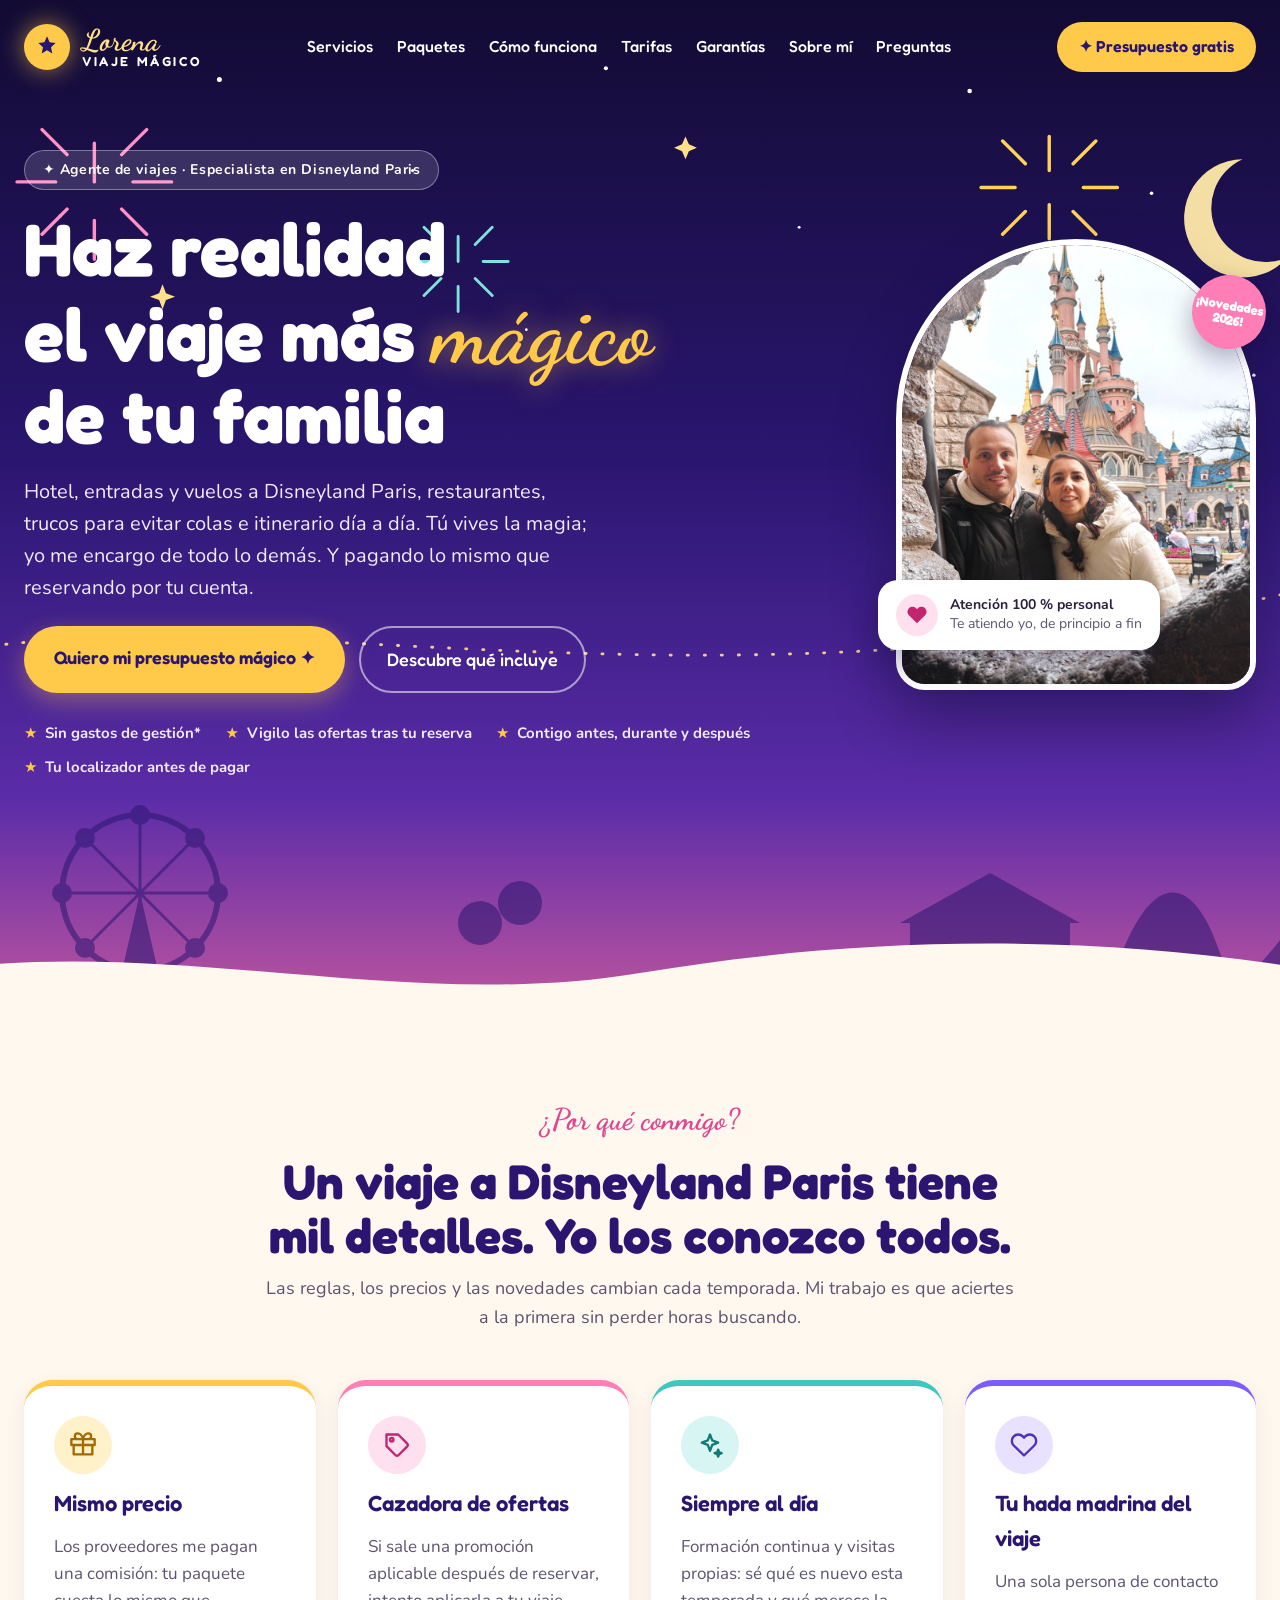
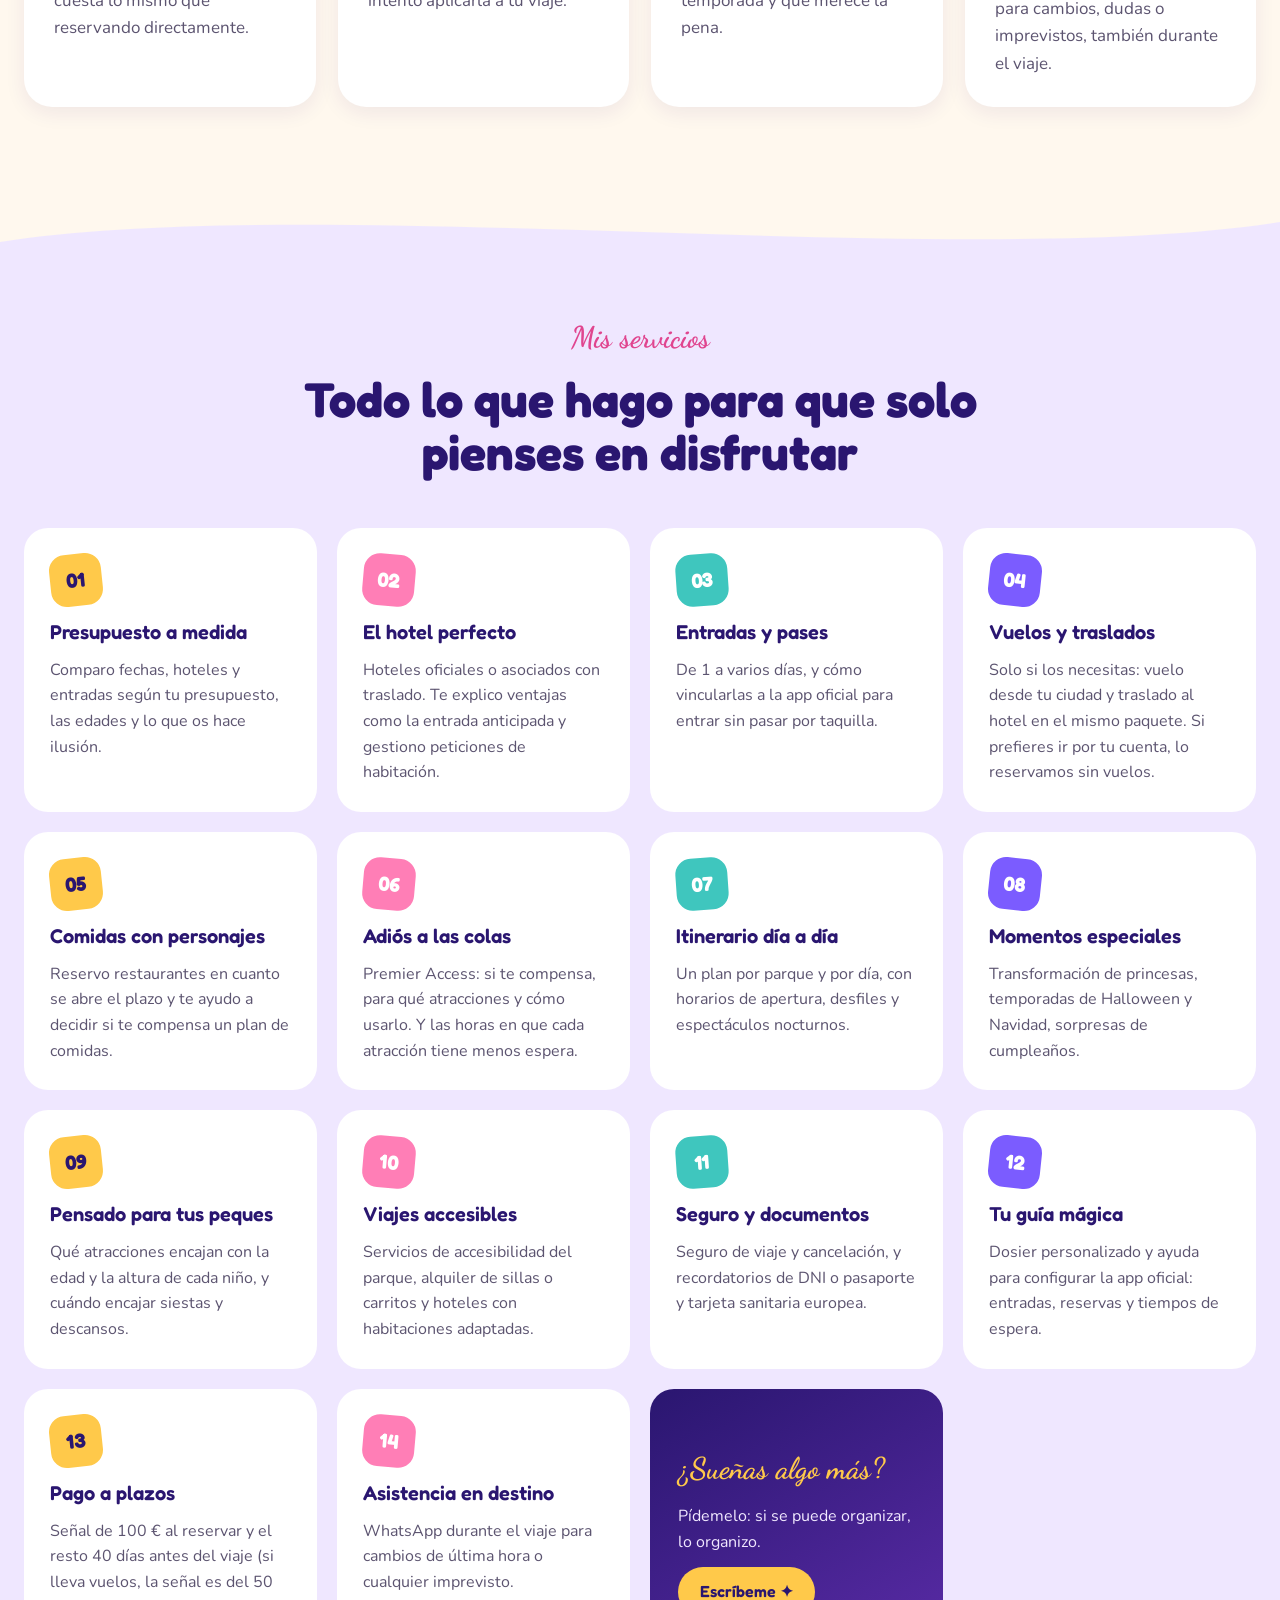
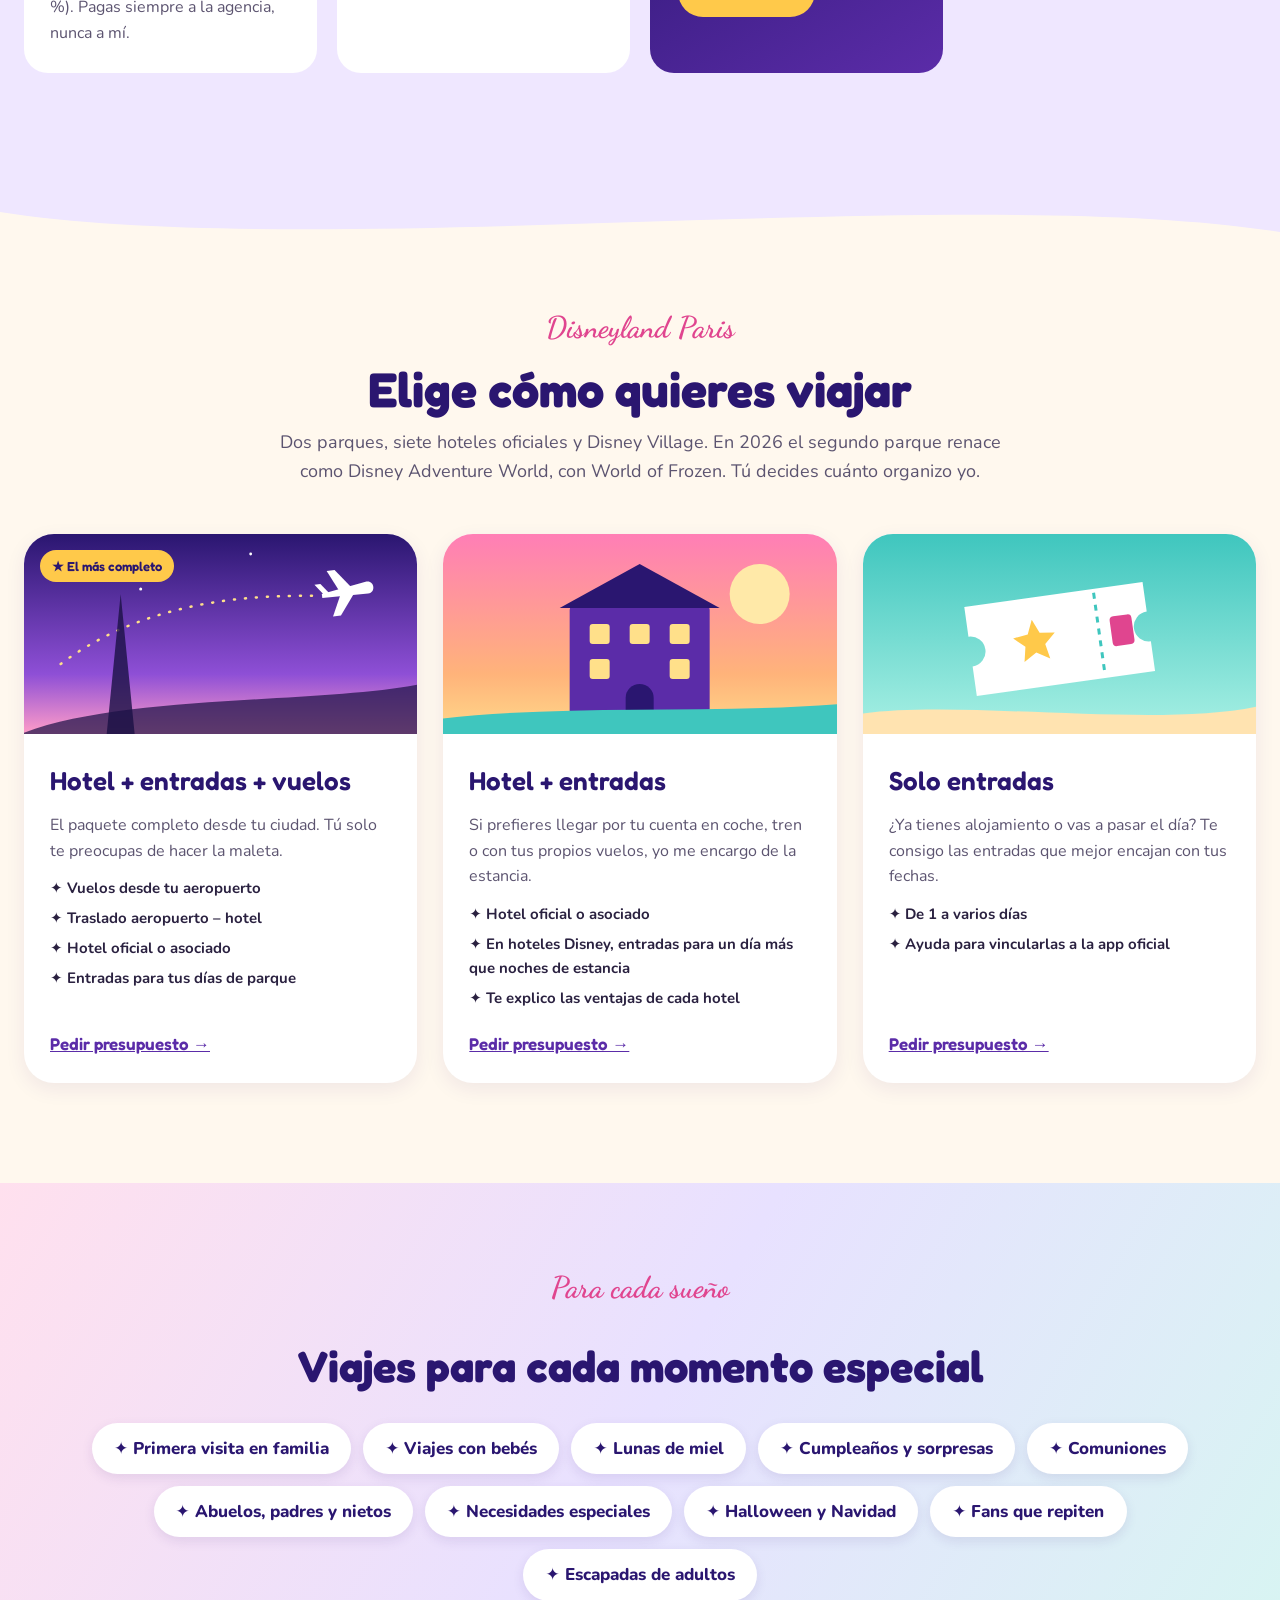
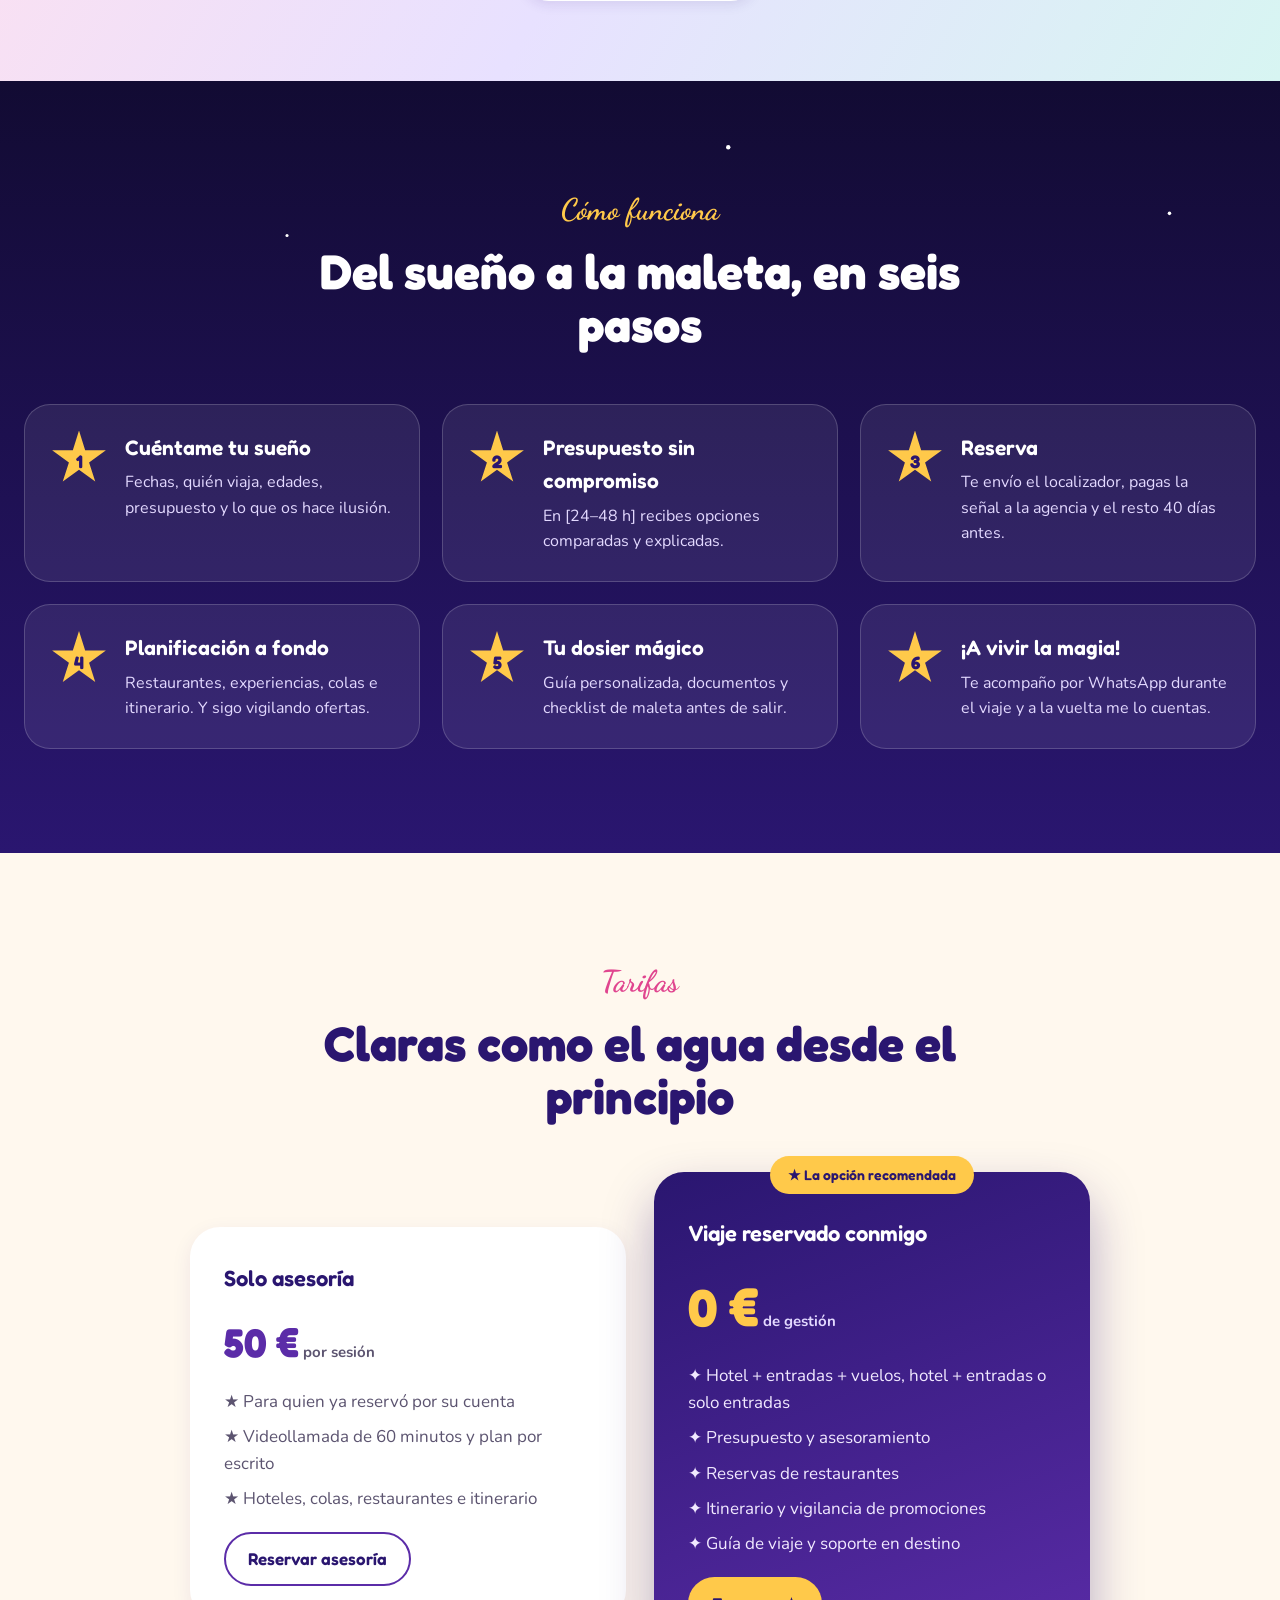
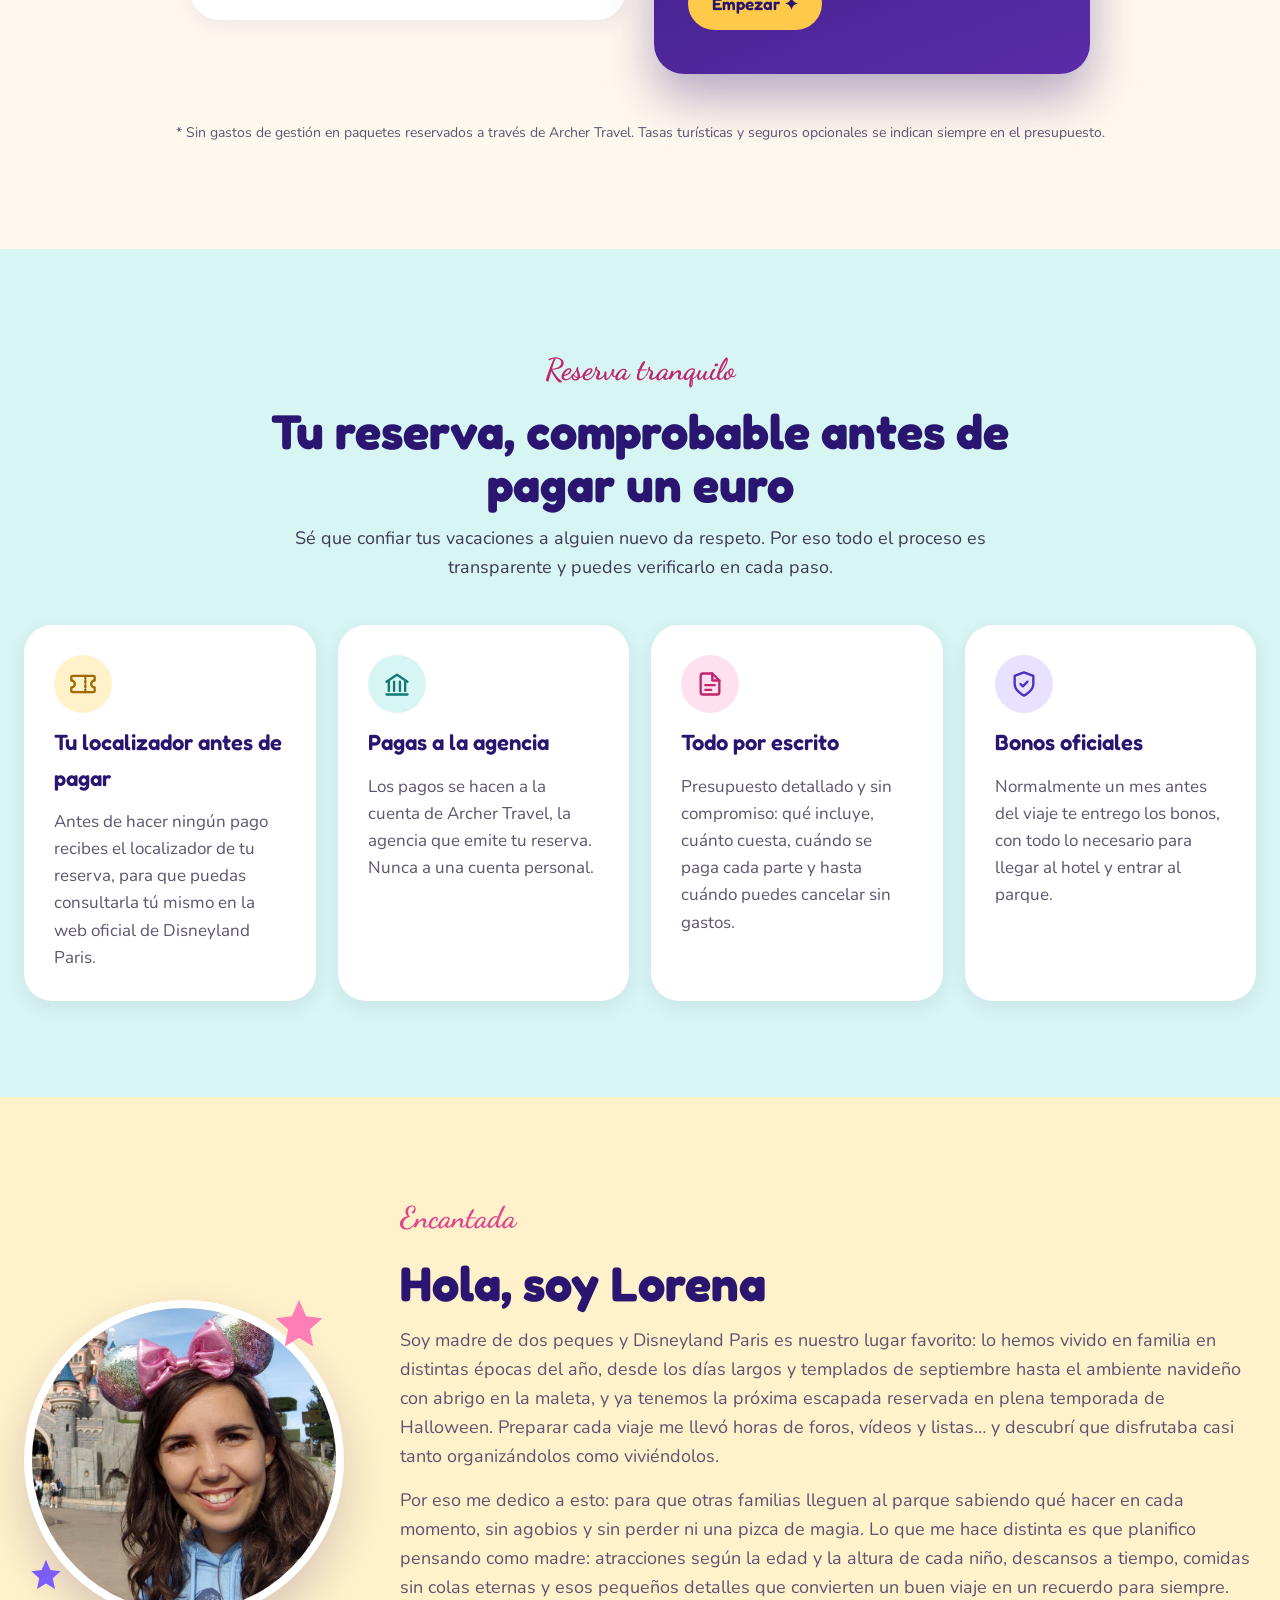
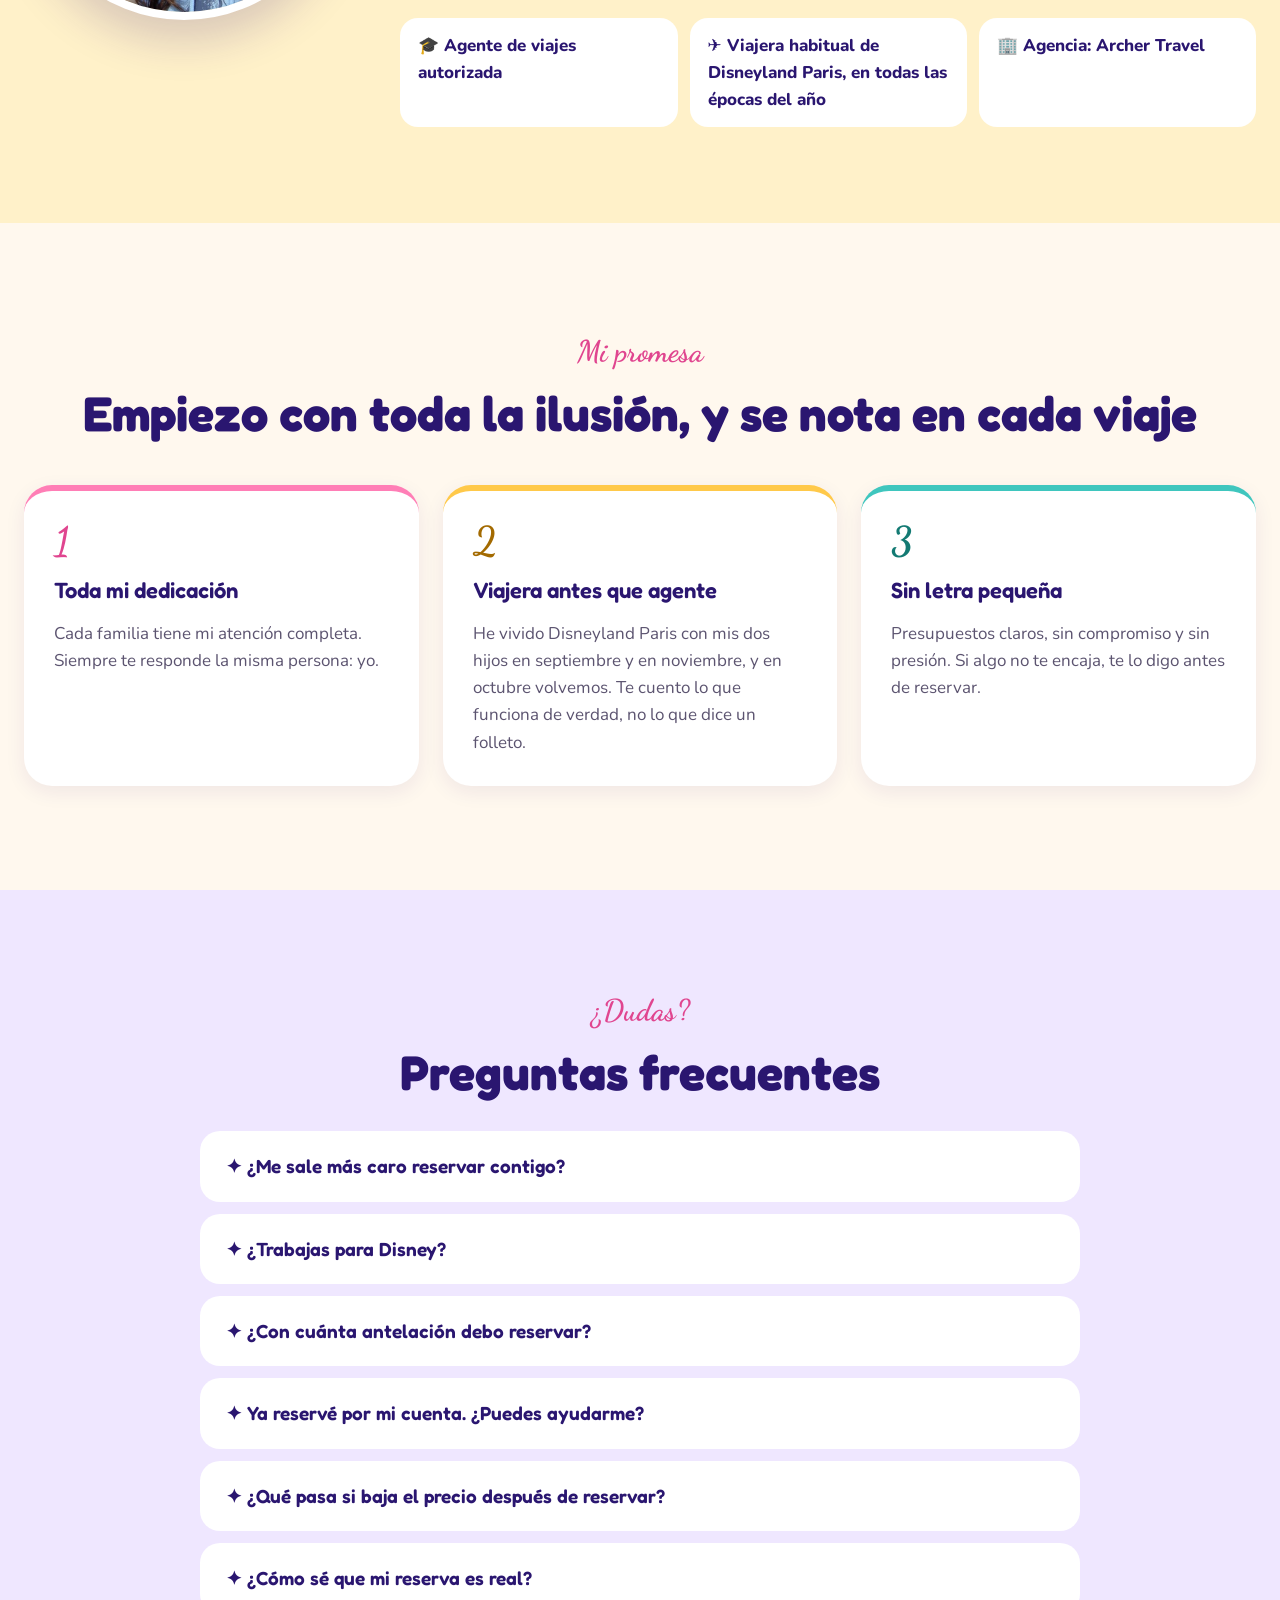
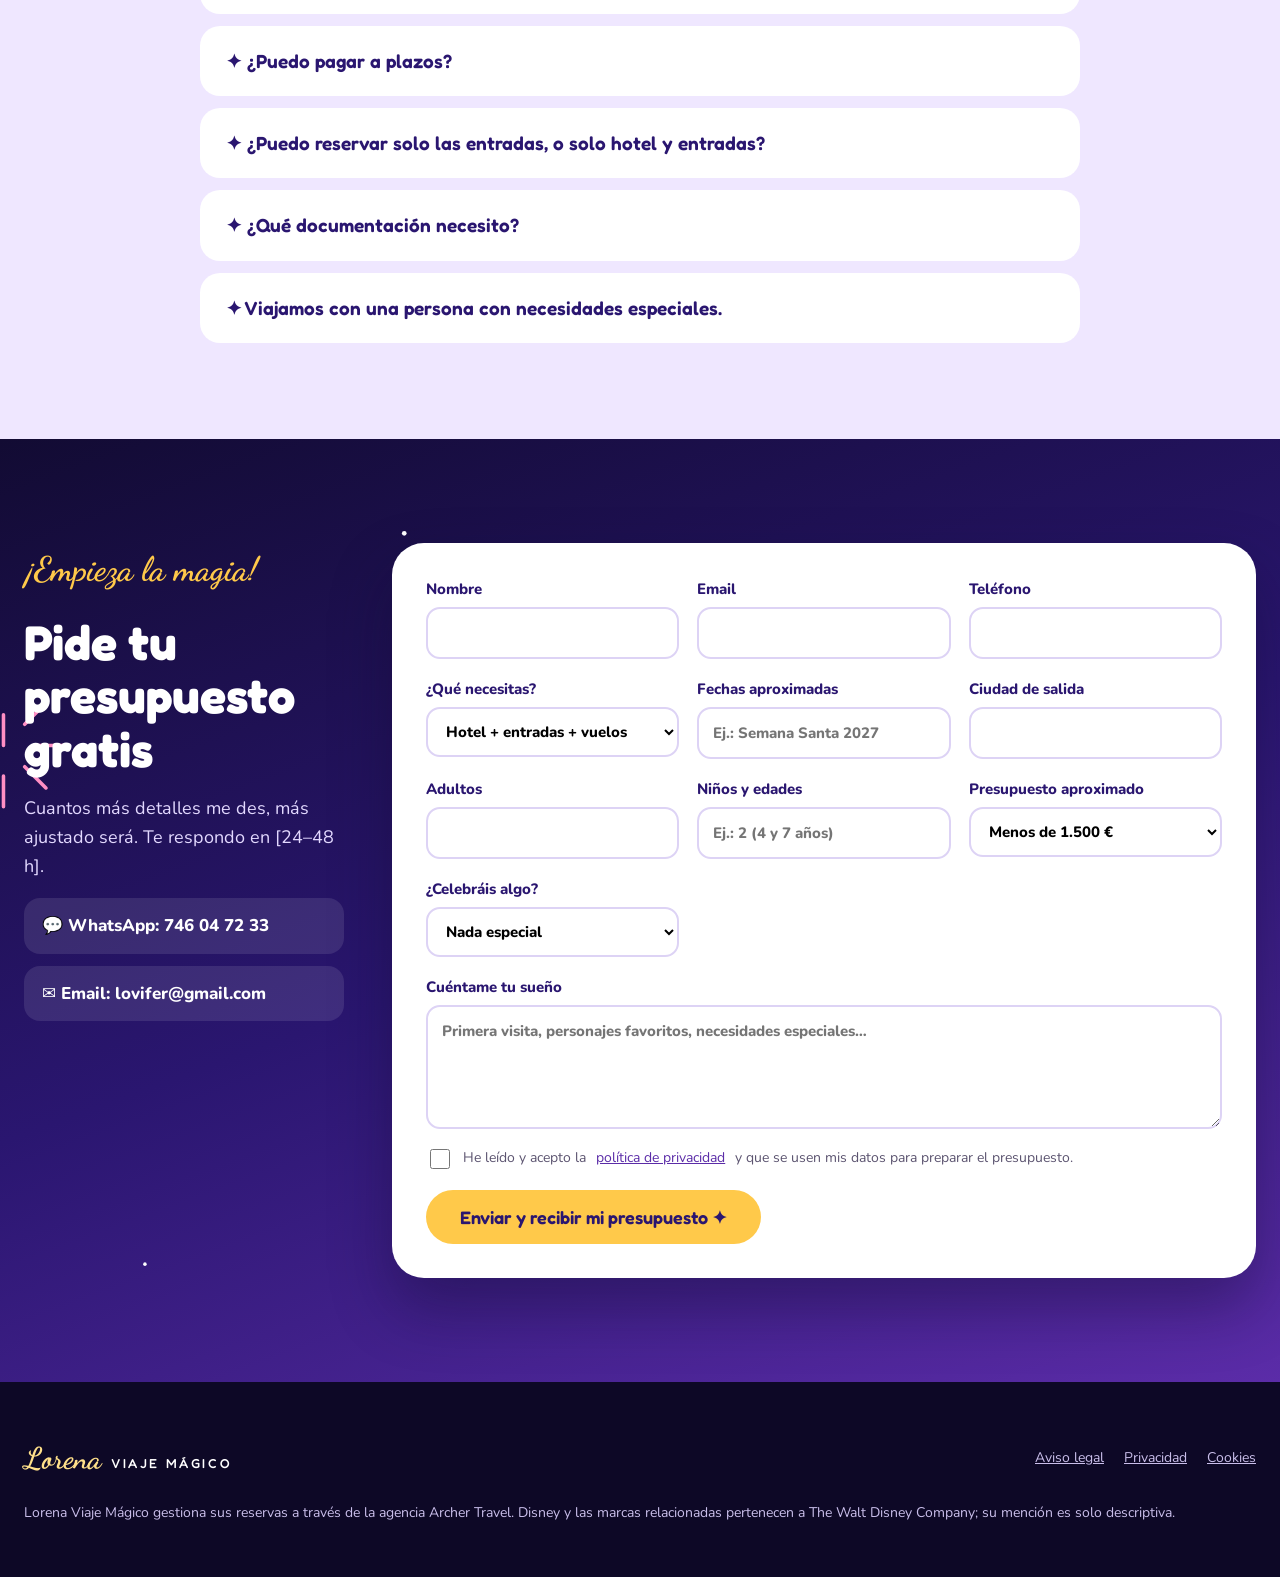
==== index.html @ 01e8532a "Update index.html" ====
<!doctype html>
<html lang="es">
<head>
<meta charset="utf-8">
<meta name="viewport" content="width=device-width, initial-scale=1">
<title>Lorena Viaje Mágico · Agente de viajes especialista en Disneyland Paris</title>
<link rel="canonical" href="https://viajemagico.es/">
<meta name="description" content="Agente de viajes especializada en Disneyland Paris. Paquetes de hotel, entradas y vuelos, solo hotel y entradas o solo entradas. Presupuesto gratis y sin compromiso.">
<link rel="icon" href="img/favicon.svg" type="image/svg+xml">
<link rel="stylesheet" href="css/fuentes.css">
<style>
body{margin:0;background:#FFF8EE}
a{color:#3B1E7A}a:hover{color:#1B1145}
summary{cursor:pointer;list-style:none}
summary::-webkit-details-marker{display:none}
input,select,textarea{font:inherit}
@keyframes twinkle{0%,100%{opacity:.25;transform:scale(.8)}50%{opacity:1;transform:scale(1.15)}}
@keyframes floaty{0%,100%{transform:translateY(0)}50%{transform:translateY(-10px)}}
@keyframes spin{to{transform:rotate(360deg)}}
@keyframes burst{0%{opacity:0;transform:scale(.3)}20%{opacity:1}100%{opacity:0;transform:scale(1.1)}}
.tw{transform-box:fill-box;transform-origin:center;animation:twinkle 2.6s ease-in-out infinite}
.tw2{transform-box:fill-box;transform-origin:center;animation:twinkle 3.4s ease-in-out .8s infinite}
.tw3{transform-box:fill-box;transform-origin:center;animation:twinkle 2.1s ease-in-out 1.4s infinite}
.fw{transform-box:fill-box;transform-origin:center;animation:burst 3.2s ease-out infinite}
.fw2{transform-box:fill-box;transform-origin:center;animation:burst 3.2s ease-out 1.6s infinite}
.wheel{transform-box:fill-box;transform-origin:center;animation:spin 40s linear infinite}
.floaty{animation:floaty 5s ease-in-out infinite}
.lift{transition:transform .25s ease, box-shadow .25s ease}
.lift:hover{transform:translateY(-6px);box-shadow:0 18px 40px rgba(59,30,122,.18)}
.btn{transition:transform .2s ease, box-shadow .2s ease}
.btn:hover{transform:translateY(-2px) scale(1.02);box-shadow:0 10px 26px rgba(255,201,74,.45)}
@media (prefers-reduced-motion: reduce){.tw,.tw2,.tw3,.fw,.fw2,.wheel,.floaty{animation:none}}
</style>
<style>html{scroll-behavior:smooth}</style>
</head>
<body>
<div style="font-family: Nunito, system-ui, sans-serif; color: #2A2140; background: #FFF8EE; line-height: 1.6; font-size: 17px; overflow-x: hidden">

<!-- ===== HERO: CIELO NOCTURNO ===== -->
<section id="inicio" style="position: relative; overflow: hidden; color: #FFFFFF; background: linear-gradient(180deg, #120B33 0%, #2A1670 45%, #5B2CA8 78%, #C4579E 100%)">

<!-- estrellas y fuegos -->
<svg width="100%" height="100%" viewBox="0 0 1440 900" preserveAspectRatio="xMidYMid slice" aria-hidden="true" style="position: absolute; inset: 0">
<g fill="#FFFFFF">
<circle class="tw" cx="80" cy="90" r="2"></circle><circle class="tw2" cx="210" cy="190" r="1.5"></circle><circle class="tw3" cx="350" cy="70" r="2.2"></circle>
<circle class="tw" cx="520" cy="150" r="1.4"></circle><circle class="tw2" cx="690" cy="60" r="1.8"></circle><circle class="tw3" cx="860" cy="200" r="1.3"></circle>
<circle class="tw" cx="1010" cy="80" r="2"></circle><circle class="tw2" cx="1170" cy="170" r="1.6"></circle><circle class="tw3" cx="1330" cy="60" r="2.1"></circle>
<circle class="tw2" cx="140" cy="330" r="1.3"></circle><circle class="tw" cx="1260" cy="330" r="1.5"></circle><circle class="tw3" cx="620" cy="290" r="1.2"></circle>
<circle class="tw" cx="430" cy="380" r="1.1"></circle><circle class="tw2" cx="980" cy="390" r="1.4"></circle>
</g>
<g fill="#FFE08A">
<path class="tw2" d="M300 250l3 8 8 3-8 3-3 8-3-8-8-3 8-3z"></path>
<path class="tw" d="M1100 280l4 10 10 4-10 4-4 10-4-10-10-4 10-4z"></path>
<path class="tw3" d="M760 120l3 7 7 3-7 3-3 7-3-7-7-3 7-3z"></path>
</g>
<!-- luna -->
<path d="M1250 140a52 52 0 1 0 40 86 42 42 0 1 1-40-86z" fill="#FFE9A8" opacity="0.95"></path>
<!-- fuegos artificiales -->
<g class="fw" stroke="#FF8FC4" stroke-width="3" stroke-linecap="round">
<path d="M240 160v-34M240 194v34M206 160h-34M274 160h34M216 136l-22-22M264 136l22-22M216 184l-22 22M264 184l22 22"></path>
</g>
<g class="fw2" stroke="#FFD25A" stroke-width="3" stroke-linecap="round">
<path d="M1080 150v-30M1080 180v30M1050 165h-30M1110 165h30M1059 144l-20-20M1101 144l20-20M1059 186l-20 20M1101 186l20 20"></path>
</g>
<g class="fw2" stroke="#7FE3DA" stroke-width="2.5" stroke-linecap="round">
<path d="M560 230v-22M560 252v22M538 230h-22M582 230h22M545 215l-15-15M575 215l15-15M545 245l-15 15M575 245l15 15"></path>
</g>
<!-- estela de chispas -->
<path d="M-40 620 C 300 460, 760 700, 1480 470" fill="none" stroke="#FFE08A" stroke-width="2.5" stroke-dasharray="1 14" stroke-linecap="round" opacity="0.9"></path>
</svg>

<!-- cabecera -->
<header style="position: relative; max-width: 1240px; margin: 0 auto; padding: 22px 24px; display: flex; flex-wrap: wrap; align-items: center; justify-content: space-between; gap: 16px">
<a href="#inicio" style="display: flex; align-items: center; gap: 12px; color: #FFFFFF; text-decoration: none">
<span style="width: 46px; height: 46px; border-radius: 50%; background: #FFC94A; display: flex; align-items: center; justify-content: center; box-shadow: 0 0 24px rgba(255,201,74,.6)">
<svg width="26" height="26" viewBox="0 0 24 24" fill="#2A1670" aria-hidden="true"><path d="M12 2l2.4 5.6L20 8.3l-4.3 3.9 1.2 5.8L12 15l-4.9 3 1.2-5.8L4 8.3l5.6-.7z"></path></svg>
</span>
<span style="display: flex; flex-direction: column; line-height: 1">
<span style="font-family: 'Dancing Script', cursive; font-size: 30px; color: #FFE08A">Lorena</span>
<span style="font-family: Fredoka, sans-serif; font-weight: 600; font-size: 13px; letter-spacing: .2em; text-transform: uppercase">Viaje Mágico</span>
</span>
</a>
<nav aria-label="Principal" style="display: flex; flex-wrap: wrap; gap: 4px 24px; font-family: Fredoka, sans-serif; font-weight: 500; font-size: 16px">
<a href="#servicios" style="color: #FFFFFF; text-decoration: none">Servicios</a>
<a href="#paquetes" style="color: #FFFFFF; text-decoration: none">Paquetes</a>
<a href="#como-funciona" style="color: #FFFFFF; text-decoration: none">Cómo funciona</a>
<a href="#tarifas" style="color: #FFFFFF; text-decoration: none">Tarifas</a>
<a href="#confianza" style="color: #FFFFFF; text-decoration: none">Garantías</a>
<a href="#sobre-mi" style="color: #FFFFFF; text-decoration: none">Sobre mí</a>
<a href="#faq" style="color: #FFFFFF; text-decoration: none">Preguntas</a>
</nav>
<a class="btn" href="#contacto" style="background: #FFC94A; color: #2A1670; text-decoration: none; font-family: Fredoka, sans-serif; font-weight: 600; padding: 12px 22px; border-radius: 999px; font-size: 16px; min-height: 46px; box-sizing: border-box; display: inline-flex; align-items: center; gap: 8px">✦ Presupuesto gratis</a>
</header>

<!-- contenido hero -->
<div style="position: relative; max-width: 1240px; margin: 0 auto; padding: 56px 24px 0; display: flex; flex-wrap: wrap; gap: 48px; align-items: center">
<div style="flex: 999 1 540px; min-width: 0; display: flex; flex-direction: column; gap: 22px">
<span style="align-self: flex-start; background: rgba(255,255,255,.14); border: 1px solid rgba(255,255,255,.35); border-radius: 999px; padding: 8px 18px; font-weight: 700; font-size: 14px; letter-spacing: .04em">✦ Agente de viajes · Especialista en Disneyland Paris</span>
<h1 style="margin: 0; font-family: Fredoka, sans-serif; font-weight: 700; font-size: clamp(42px, 5.8vw, 76px); line-height: 1.02">Haz realidad<br>el viaje más <span style="font-family: 'Dancing Script', cursive; color: #FFC94A; font-size: 1.2em; text-shadow: 0 0 28px rgba(255,201,74,.55)">mágico</span><br>de tu familia</h1>
<p style="margin: 0; font-size: 20px; color: #F1E9FF; max-width: 580px">Hotel, entradas y vuelos a Disneyland Paris, restaurantes, trucos para evitar colas e itinerario día a día. Tú vives la magia; yo me encargo de todo lo demás. Y pagando lo mismo que reservando por tu cuenta.</p>
<div style="display: flex; flex-wrap: wrap; gap: 14px">
<a class="btn" href="#contacto" style="background: #FFC94A; color: #2A1670; text-decoration: none; font-family: Fredoka, sans-serif; font-weight: 600; padding: 17px 30px; border-radius: 999px; font-size: 18px; box-shadow: 0 8px 24px rgba(255,201,74,.35)">Quiero mi presupuesto mágico ✦</a>
<a href="#servicios" style="color: #FFFFFF; text-decoration: none; font-family: Fredoka, sans-serif; font-weight: 500; padding: 17px 26px; border-radius: 999px; border: 2px solid rgba(255,255,255,.55); font-size: 18px">Descubre qué incluye</a>
</div>
<ul style="margin: 6px 0 0; padding: 0; list-style: none; display: flex; flex-wrap: wrap; gap: 10px 24px; font-size: 15px; font-weight: 700; color: #F1E9FF">
<li style="display: flex; gap: 8px; align-items: center"><span style="color: #FFC94A">★</span>Sin gastos de gestión*</li>
<li style="display: flex; gap: 8px; align-items: center"><span style="color: #FFC94A">★</span>Vigilo las ofertas tras tu reserva</li>
<li style="display: flex; gap: 8px; align-items: center"><span style="color: #FFC94A">★</span>Contigo antes, durante y después</li>
<li style="display: flex; gap: 8px; align-items: center"><span style="color: #FFC94A">★</span>Tu localizador antes de pagar</li>
</ul>
</div>

<!-- tarjeta foto flotante -->
<div class="floaty" style="flex: 1 1 360px; min-width: 0; position: relative; display: flex; justify-content: center">
<div style="position: relative; width: 100%; max-width: 420px">
<img src="img/familia-parque.jpg" alt="Pareja sonriente en el parque, asomada entre rocas con torres rosas al fondo" style="display: block; width: 100%; aspect-ratio: 4 / 5; object-fit: cover; border-radius: 200px 200px 32px 32px; border: 6px solid #FFFFFF; box-shadow: 0 30px 60px rgba(18,11,51,.45); box-sizing: border-box; background: #C9B6FF">
<div style="position: absolute; left: -18px; bottom: 40px; background: #FFFFFF; color: #2A2140; border-radius: 20px; padding: 14px 18px; display: flex; gap: 12px; align-items: center; box-shadow: 0 14px 30px rgba(18,11,51,.3)">
<span style="flex: none; width: 42px; height: 42px; border-radius: 50%; background: #FFE0EE; color: #C2246E; display: flex; align-items: center; justify-content: center"><svg width="22" height="22" viewBox="0 0 24 24" fill="currentColor" aria-hidden="true"><path d="M20.8 4.6a5.5 5.5 0 0 0-7.8 0L12 5.7l-1-1.1a5.5 5.5 0 0 0-7.8 7.8L12 21l8.8-8.6a5.5 5.5 0 0 0 0-7.8z"></path></svg></span>
<span style="font-size: 14px; line-height: 1.3"><strong>Atención 100 % personal</strong><br><span style="color: #5C5470">Te atiendo yo, de principio a fin</span></span>
</div>
<div style="position: absolute; right: -10px; top: 36px; width: 74px; height: 74px; border-radius: 50%; background: #FF7EB6; color: #FFFFFF; display: flex; align-items: center; justify-content: center; text-align: center; font-family: Fredoka, sans-serif; font-weight: 700; font-size: 13px; line-height: 1.1; transform: rotate(10deg); box-shadow: 0 10px 24px rgba(18,11,51,.3)">¡Novedades 2026!</div>
</div>
</div>
</div>

<!-- skyline de parque (original) -->
<svg viewBox="0 0 1440 220" preserveAspectRatio="xMidYMax slice" aria-hidden="true" style="position: relative; display: block; width: 100%; height: 220px; margin-top: 24px">
<g fill="#2A1670" opacity="0.55">
<!-- noria -->
<g class="wheel"><circle cx="220" cy="90" r="78" fill="none" stroke="#2A1670" stroke-width="6"></circle>
<path d="M220 12v156M142 90h156M165 35l110 110M275 35L165 145" stroke="#2A1670" stroke-width="3"></path>
<circle cx="220" cy="12" r="10"></circle><circle cx="220" cy="168" r="10"></circle><circle cx="142" cy="90" r="10"></circle><circle cx="298" cy="90" r="10"></circle><circle cx="165" cy="35" r="10"></circle><circle cx="275" cy="35" r="10"></circle><circle cx="165" cy="145" r="10"></circle><circle cx="275" cy="145" r="10"></circle></g>
<path d="M190 220l30-130 30 130z"></path>
<!-- carrusel -->
<path d="M980 120l90-50 90 50z"></path><rect x="990" y="120" width="160" height="100"></rect>
<!-- montaña rusa -->
<path d="M1180 220 C 1220 60, 1270 60, 1300 150 S 1380 40, 1440 120 V220z"></path>
<!-- globos -->
<circle cx="560" cy="120" r="22"></circle><circle cx="600" cy="100" r="22"></circle>
</g>
<path d="M0 170 C 240 130, 480 210, 720 170 S 1200 130, 1440 175 V220 H0z" fill="#FFF8EE"></path>
</svg>
</section>

<!-- ===== POR QUÉ ===== -->
<section style="padding: 72px 24px 96px">
<div style="max-width: 1240px; margin: 0 auto; display: flex; flex-direction: column; gap: 48px">
<div style="max-width: 760px; margin: 0 auto; text-align: center; display: flex; flex-direction: column; gap: 12px; align-items: center">
<span style="font-family: 'Dancing Script', cursive; font-size: 30px; color: #E0458F">¿Por qué conmigo?</span>
<h2 style="margin: 0; font-family: Fredoka, sans-serif; font-weight: 700; font-size: clamp(32px, 3.8vw, 50px); line-height: 1.1; color: #2A1670">Un viaje a Disneyland Paris tiene mil detalles. Yo los conozco todos.</h2>
<p style="margin: 0; color: #5C5470; font-size: 18px">Las reglas, los precios y las novedades cambian cada temporada. Mi trabajo es que aciertes a la primera sin perder horas buscando.</p>
</div>
<div style="display: grid; grid-template-columns: repeat(auto-fit, minmax(250px, 1fr)); gap: 22px">
<div class="lift" style="background: #FFFFFF; border-radius: 28px; padding: 30px; display: flex; flex-direction: column; gap: 12px; box-shadow: 0 6px 20px rgba(59,30,122,.08); border-top: 6px solid #FFC94A">
<div style="width: 58px; height: 58px; border-radius: 50%; background: #FFF1C9; color: #A36A00; display: flex; align-items: center; justify-content: center"><svg width="28" height="28" viewBox="0 0 24 24" fill="none" stroke="currentColor" stroke-width="2" stroke-linecap="round" stroke-linejoin="round" aria-hidden="true"><path d="M20 12v8H4v-8M2 7h20v5H2zM12 20V7M12 7H7.5a2.5 2.5 0 0 1 0-5C11 2 12 7 12 7zM12 7h4.5a2.5 2.5 0 0 0 0-5C13 2 12 7 12 7z"></path></svg></div>
<h3 style="margin: 0; font-family: Fredoka, sans-serif; font-size: 22px; font-weight: 600; color: #2A1670">Mismo precio</h3>
<p style="margin: 0; color: #5C5470">Los proveedores me pagan una comisión: tu paquete cuesta lo mismo que reservando directamente.</p>
</div>
<div class="lift" style="background: #FFFFFF; border-radius: 28px; padding: 30px; display: flex; flex-direction: column; gap: 12px; box-shadow: 0 6px 20px rgba(59,30,122,.08); border-top: 6px solid #FF7EB6">
<div style="width: 58px; height: 58px; border-radius: 50%; background: #FFE0EE; color: #C2246E; display: flex; align-items: center; justify-content: center"><svg width="28" height="28" viewBox="0 0 24 24" fill="none" stroke="currentColor" stroke-width="2" stroke-linecap="round" stroke-linejoin="round" aria-hidden="true"><path d="M20.6 13.4l-7.2 7.2a2 2 0 0 1-2.8 0L3 13V3h10l7.6 7.6a2 2 0 0 1 0 2.8z"></path><circle cx="7.5" cy="7.5" r="1.5"></circle></svg></div>
<h3 style="margin: 0; font-family: Fredoka, sans-serif; font-size: 22px; font-weight: 600; color: #2A1670">Cazadora de ofertas</h3>
<p style="margin: 0; color: #5C5470">Si sale una promoción aplicable después de reservar, intento aplicarla a tu viaje.</p>
</div>
<div class="lift" style="background: #FFFFFF; border-radius: 28px; padding: 30px; display: flex; flex-direction: column; gap: 12px; box-shadow: 0 6px 20px rgba(59,30,122,.08); border-top: 6px solid #3FC6BE">
<div style="width: 58px; height: 58px; border-radius: 50%; background: #D7F5F2; color: #137A73; display: flex; align-items: center; justify-content: center"><svg width="28" height="28" viewBox="0 0 24 24" fill="none" stroke="currentColor" stroke-width="2" stroke-linecap="round" stroke-linejoin="round" aria-hidden="true"><path d="M12 3l1.9 5.1L19 10l-5.1 1.9L12 17l-1.9-5.1L5 10l5.1-1.9zM19 16l.8 2.2L22 19l-2.2.8L19 22l-.8-2.2L16 19l2.2-.8z"></path></svg></div>
<h3 style="margin: 0; font-family: Fredoka, sans-serif; font-size: 22px; font-weight: 600; color: #2A1670">Siempre al día</h3>
<p style="margin: 0; color: #5C5470">Formación continua y visitas propias: sé qué es nuevo esta temporada y qué merece la pena.</p>
</div>
<div class="lift" style="background: #FFFFFF; border-radius: 28px; padding: 30px; display: flex; flex-direction: column; gap: 12px; box-shadow: 0 6px 20px rgba(59,30,122,.08); border-top: 6px solid #7B5CFF">
<div style="width: 58px; height: 58px; border-radius: 50%; background: #E8E1FF; color: #4B2FC2; display: flex; align-items: center; justify-content: center"><svg width="28" height="28" viewBox="0 0 24 24" fill="none" stroke="currentColor" stroke-width="2" stroke-linecap="round" stroke-linejoin="round" aria-hidden="true"><path d="M20.8 4.6a5.5 5.5 0 0 0-7.8 0L12 5.7l-1-1.1a5.5 5.5 0 0 0-7.8 7.8L12 21l8.8-8.6a5.5 5.5 0 0 0 0-7.8z"></path></svg></div>
<h3 style="margin: 0; font-family: Fredoka, sans-serif; font-size: 22px; font-weight: 600; color: #2A1670">Tu hada madrina del viaje</h3>
<p style="margin: 0; color: #5C5470">Una sola persona de contacto para cambios, dudas o imprevistos, también durante el viaje.</p>
</div>
</div>
</div>
</section>

<!-- ===== SERVICIOS ===== -->
<section id="servicios" style="position: relative; padding: 110px 24px 120px; background: #EFE7FF">
<svg viewBox="0 0 1440 60" preserveAspectRatio="none" aria-hidden="true" style="position: absolute; top: -1px; left: 0; width: 100%; height: 60px"><path d="M0 0 H1440 V20 C 1080 70, 360 -10, 0 40z" fill="#FFF8EE"></path></svg>
<div style="max-width: 1240px; margin: 0 auto; display: flex; flex-direction: column; gap: 48px">
<div style="max-width: 760px; margin: 0 auto; text-align: center; display: flex; flex-direction: column; gap: 12px; align-items: center">
<span style="font-family: 'Dancing Script', cursive; font-size: 30px; color: #E0458F">Mis servicios</span>
<h2 style="margin: 0; font-family: Fredoka, sans-serif; font-weight: 700; font-size: clamp(32px, 3.8vw, 50px); line-height: 1.1; color: #2A1670">Todo lo que hago para que solo pienses en disfrutar</h2>
</div>
<div style="display: grid; grid-template-columns: repeat(auto-fit, minmax(270px, 1fr)); gap: 20px">

<div class="lift" style="background: #FFFFFF; border-radius: 24px; padding: 26px; display: flex; flex-direction: column; gap: 10px"><span style="width: 52px; height: 52px; border-radius: 16px; background: #FFC94A; color: #2A1670; display: flex; align-items: center; justify-content: center; font-family: Fredoka, sans-serif; font-weight: 700; font-size: 20px; transform: rotate(-6deg)">01</span><h3 style="margin: 0; font-family: Fredoka, sans-serif; font-size: 20px; font-weight: 600; color: #2A1670">Presupuesto a medida</h3><p style="margin: 0; color: #5C5470; font-size: 16px">Comparo fechas, hoteles y entradas según tu presupuesto, las edades y lo que os hace ilusión.</p></div>
<div class="lift" style="background: #FFFFFF; border-radius: 24px; padding: 26px; display: flex; flex-direction: column; gap: 10px"><span style="width: 52px; height: 52px; border-radius: 16px; background: #FF7EB6; color: #FFFFFF; display: flex; align-items: center; justify-content: center; font-family: Fredoka, sans-serif; font-weight: 700; font-size: 20px; transform: rotate(5deg)">02</span><h3 style="margin: 0; font-family: Fredoka, sans-serif; font-size: 20px; font-weight: 600; color: #2A1670">El hotel perfecto</h3><p style="margin: 0; color: #5C5470; font-size: 16px">Hoteles oficiales o asociados con traslado. Te explico ventajas como la entrada anticipada y gestiono peticiones de habitación.</p></div>
<div class="lift" style="background: #FFFFFF; border-radius: 24px; padding: 26px; display: flex; flex-direction: column; gap: 10px"><span style="width: 52px; height: 52px; border-radius: 16px; background: #3FC6BE; color: #FFFFFF; display: flex; align-items: center; justify-content: center; font-family: Fredoka, sans-serif; font-weight: 700; font-size: 20px; transform: rotate(-4deg)">03</span><h3 style="margin: 0; font-family: Fredoka, sans-serif; font-size: 20px; font-weight: 600; color: #2A1670">Entradas y pases</h3><p style="margin: 0; color: #5C5470; font-size: 16px">De 1 a varios días, y cómo vincularlas a la app oficial para entrar sin pasar por taquilla.</p></div>
<div class="lift" style="background: #FFFFFF; border-radius: 24px; padding: 26px; display: flex; flex-direction: column; gap: 10px"><span style="width: 52px; height: 52px; border-radius: 16px; background: #7B5CFF; color: #FFFFFF; display: flex; align-items: center; justify-content: center; font-family: Fredoka, sans-serif; font-weight: 700; font-size: 20px; transform: rotate(6deg)">04</span><h3 style="margin: 0; font-family: Fredoka, sans-serif; font-size: 20px; font-weight: 600; color: #2A1670">Vuelos y traslados</h3><p style="margin: 0; color: #5C5470; font-size: 16px">Solo si los necesitas: vuelo desde tu ciudad y traslado al hotel en el mismo paquete. Si prefieres ir por tu cuenta, lo reservamos sin vuelos.</p></div>
<div class="lift" style="background: #FFFFFF; border-radius: 24px; padding: 26px; display: flex; flex-direction: column; gap: 10px"><span style="width: 52px; height: 52px; border-radius: 16px; background: #FFC94A; color: #2A1670; display: flex; align-items: center; justify-content: center; font-family: Fredoka, sans-serif; font-weight: 700; font-size: 20px; transform: rotate(-6deg)">05</span><h3 style="margin: 0; font-family: Fredoka, sans-serif; font-size: 20px; font-weight: 600; color: #2A1670">Comidas con personajes</h3><p style="margin: 0; color: #5C5470; font-size: 16px">Reservo restaurantes en cuanto se abre el plazo y te ayudo a decidir si te compensa un plan de comidas.</p></div>
<div class="lift" style="background: #FFFFFF; border-radius: 24px; padding: 26px; display: flex; flex-direction: column; gap: 10px"><span style="width: 52px; height: 52px; border-radius: 16px; background: #FF7EB6; color: #FFFFFF; display: flex; align-items: center; justify-content: center; font-family: Fredoka, sans-serif; font-weight: 700; font-size: 20px; transform: rotate(5deg)">06</span><h3 style="margin: 0; font-family: Fredoka, sans-serif; font-size: 20px; font-weight: 600; color: #2A1670">Adiós a las colas</h3><p style="margin: 0; color: #5C5470; font-size: 16px">Premier Access: si te compensa, para qué atracciones y cómo usarlo. Y las horas en que cada atracción tiene menos espera.</p></div>
<div class="lift" style="background: #FFFFFF; border-radius: 24px; padding: 26px; display: flex; flex-direction: column; gap: 10px"><span style="width: 52px; height: 52px; border-radius: 16px; background: #3FC6BE; color: #FFFFFF; display: flex; align-items: center; justify-content: center; font-family: Fredoka, sans-serif; font-weight: 700; font-size: 20px; transform: rotate(-4deg)">07</span><h3 style="margin: 0; font-family: Fredoka, sans-serif; font-size: 20px; font-weight: 600; color: #2A1670">Itinerario día a día</h3><p style="margin: 0; color: #5C5470; font-size: 16px">Un plan por parque y por día, con horarios de apertura, desfiles y espectáculos nocturnos.</p></div>
<div class="lift" style="background: #FFFFFF; border-radius: 24px; padding: 26px; display: flex; flex-direction: column; gap: 10px"><span style="width: 52px; height: 52px; border-radius: 16px; background: #7B5CFF; color: #FFFFFF; display: flex; align-items: center; justify-content: center; font-family: Fredoka, sans-serif; font-weight: 700; font-size: 20px; transform: rotate(6deg)">08</span><h3 style="margin: 0; font-family: Fredoka, sans-serif; font-size: 20px; font-weight: 600; color: #2A1670">Momentos especiales</h3><p style="margin: 0; color: #5C5470; font-size: 16px">Transformación de princesas, temporadas de Halloween y Navidad, sorpresas de cumpleaños.</p></div>
<div class="lift" style="background: #FFFFFF; border-radius: 24px; padding: 26px; display: flex; flex-direction: column; gap: 10px"><span style="width: 52px; height: 52px; border-radius: 16px; background: #FFC94A; color: #2A1670; display: flex; align-items: center; justify-content: center; font-family: Fredoka, sans-serif; font-weight: 700; font-size: 20px; transform: rotate(-6deg)">09</span><h3 style="margin: 0; font-family: Fredoka, sans-serif; font-size: 20px; font-weight: 600; color: #2A1670">Pensado para tus peques</h3><p style="margin: 0; color: #5C5470; font-size: 16px">Qué atracciones encajan con la edad y la altura de cada niño, y cuándo encajar siestas y descansos.</p></div>
<div class="lift" style="background: #FFFFFF; border-radius: 24px; padding: 26px; display: flex; flex-direction: column; gap: 10px"><span style="width: 52px; height: 52px; border-radius: 16px; background: #FF7EB6; color: #FFFFFF; display: flex; align-items: center; justify-content: center; font-family: Fredoka, sans-serif; font-weight: 700; font-size: 20px; transform: rotate(5deg)">10</span><h3 style="margin: 0; font-family: Fredoka, sans-serif; font-size: 20px; font-weight: 600; color: #2A1670">Viajes accesibles</h3><p style="margin: 0; color: #5C5470; font-size: 16px">Servicios de accesibilidad del parque, alquiler de sillas o carritos y hoteles con habitaciones adaptadas.</p></div>
<div class="lift" style="background: #FFFFFF; border-radius: 24px; padding: 26px; display: flex; flex-direction: column; gap: 10px"><span style="width: 52px; height: 52px; border-radius: 16px; background: #3FC6BE; color: #FFFFFF; display: flex; align-items: center; justify-content: center; font-family: Fredoka, sans-serif; font-weight: 700; font-size: 20px; transform: rotate(-4deg)">11</span><h3 style="margin: 0; font-family: Fredoka, sans-serif; font-size: 20px; font-weight: 600; color: #2A1670">Seguro y documentos</h3><p style="margin: 0; color: #5C5470; font-size: 16px">Seguro de viaje y cancelación, y recordatorios de DNI o pasaporte y tarjeta sanitaria europea.</p></div>
<div class="lift" style="background: #FFFFFF; border-radius: 24px; padding: 26px; display: flex; flex-direction: column; gap: 10px"><span style="width: 52px; height: 52px; border-radius: 16px; background: #7B5CFF; color: #FFFFFF; display: flex; align-items: center; justify-content: center; font-family: Fredoka, sans-serif; font-weight: 700; font-size: 20px; transform: rotate(6deg)">12</span><h3 style="margin: 0; font-family: Fredoka, sans-serif; font-size: 20px; font-weight: 600; color: #2A1670">Tu guía mágica</h3><p style="margin: 0; color: #5C5470; font-size: 16px">Dosier personalizado y ayuda para configurar la app oficial: entradas, reservas y tiempos de espera.</p></div>
<div class="lift" style="background: #FFFFFF; border-radius: 24px; padding: 26px; display: flex; flex-direction: column; gap: 10px"><span style="width: 52px; height: 52px; border-radius: 16px; background: #FFC94A; color: #2A1670; display: flex; align-items: center; justify-content: center; font-family: Fredoka, sans-serif; font-weight: 700; font-size: 20px; transform: rotate(-6deg)">13</span><h3 style="margin: 0; font-family: Fredoka, sans-serif; font-size: 20px; font-weight: 600; color: #2A1670">Pago a plazos</h3><p style="margin: 0; color: #5C5470; font-size: 16px">Señal de 100 € al reservar y el resto 40 días antes del viaje (si lleva vuelos, la señal es del 50 %). Pagas siempre a la agencia, nunca a mí.</p></div>
<div class="lift" style="background: #FFFFFF; border-radius: 24px; padding: 26px; display: flex; flex-direction: column; gap: 10px"><span style="width: 52px; height: 52px; border-radius: 16px; background: #FF7EB6; color: #FFFFFF; display: flex; align-items: center; justify-content: center; font-family: Fredoka, sans-serif; font-weight: 700; font-size: 20px; transform: rotate(5deg)">14</span><h3 style="margin: 0; font-family: Fredoka, sans-serif; font-size: 20px; font-weight: 600; color: #2A1670">Asistencia en destino</h3><p style="margin: 0; color: #5C5470; font-size: 16px">WhatsApp durante el viaje para cambios de última hora o cualquier imprevisto.</p></div>
<div style="border-radius: 24px; padding: 28px; display: flex; flex-direction: column; gap: 12px; justify-content: center; background: linear-gradient(150deg, #2A1670, #5B2CA8); color: #FFFFFF">
<span style="font-family: 'Dancing Script', cursive; font-size: 30px; color: #FFC94A">¿Sueñas algo más?</span>
<p style="margin: 0; color: #F1E9FF; font-size: 16px">Pídemelo: si se puede organizar, lo organizo.</p>
<a class="btn" href="#contacto" style="align-self: flex-start; background: #FFC94A; color: #2A1670; text-decoration: none; font-family: Fredoka, sans-serif; font-weight: 600; padding: 12px 22px; border-radius: 999px; font-size: 16px">Escríbeme ✦</a>
</div>
</div>
</div>
</section>

<!-- ===== PAQUETES ===== -->
<section id="paquetes" style="position: relative; padding: 110px 24px 100px">
<svg viewBox="0 0 1440 60" preserveAspectRatio="none" aria-hidden="true" style="position: absolute; top: -1px; left: 0; width: 100%; height: 60px"><path d="M0 0 H1440 V40 C 1080 -10, 360 70, 0 20z" fill="#EFE7FF"></path></svg>
<div style="max-width: 1240px; margin: 0 auto; display: flex; flex-direction: column; gap: 48px">
<div style="max-width: 760px; margin: 0 auto; text-align: center; display: flex; flex-direction: column; gap: 12px; align-items: center">
<span style="font-family: 'Dancing Script', cursive; font-size: 30px; color: #E0458F">Disneyland Paris</span>
<h2 style="margin: 0; font-family: Fredoka, sans-serif; font-weight: 700; font-size: clamp(32px, 3.8vw, 50px); line-height: 1.1; color: #2A1670">Elige cómo quieres viajar</h2>
<p style="margin: 0; color: #5C5470; font-size: 18px">Dos parques, siete hoteles oficiales y Disney Village. En 2026 el segundo parque renace como Disney Adventure World, con World of Frozen. Tú decides cuánto organizo yo.</p>
</div>
<div style="display: grid; grid-template-columns: repeat(auto-fit, minmax(300px, 1fr)); gap: 26px">

<article class="lift" style="background: #FFFFFF; border-radius: 30px; overflow: hidden; display: flex; flex-direction: column; box-shadow: 0 6px 20px rgba(59,30,122,.08)">
<div style="position: relative; height: 200px; background: linear-gradient(180deg, #2A1670, #8E4FD6 70%, #FF9CC8)">
<svg viewBox="0 0 400 200" preserveAspectRatio="xMidYMax slice" aria-hidden="true" style="position: absolute; inset: 0; width: 100%; height: 100%"><g fill="#FFFFFF"><circle class="tw" cx="40" cy="30" r="2"></circle><circle class="tw2" cx="120" cy="55" r="1.5"></circle><circle class="tw3" cx="230" cy="20" r="1.4"></circle></g><path d="M40 130 C 120 70, 220 60, 300 62" fill="none" stroke="#FFE08A" stroke-width="2.5" stroke-dasharray="1 10" stroke-linecap="round"></path><g transform="translate(300 52) rotate(-8)" fill="#FFFFFF"><path d="M0 8 L46 2 C 54 2, 54 14, 46 14 L0 12z"></path><path d="M18 8 L8 -14 L16 -14 L32 8z"></path><path d="M18 12 L8 32 L16 32 L32 12z"></path><path d="M2 9 L-6 -2 L0 -2 L8 9z"></path></g><path d="M100 60 L114 200 H86z M93 130h14M90 165h20" fill="#1B1145" opacity=".8"></path><path d="M0 200 C 100 160, 300 170, 400 150 V200z" fill="#1B1145" opacity=".7"></path></svg>
<span style="position: absolute; top: 16px; left: 16px; background: #FFC94A; color: #2A1670; font-family: Fredoka, sans-serif; font-weight: 600; font-size: 13px; padding: 6px 12px; border-radius: 999px">★ El más completo</span>
</div>
<div style="padding: 26px; display: flex; flex-direction: column; gap: 12px; flex: 1">
<h3 style="margin: 0; font-family: Fredoka, sans-serif; font-size: 26px; font-weight: 600; color: #2A1670">Hotel + entradas + vuelos</h3>
<p style="margin: 0; color: #5C5470; font-size: 16px">El paquete completo desde tu ciudad. Tú solo te preocupas de hacer la maleta.</p>
<ul style="margin: 0; padding: 0; list-style: none; color: #2A2140; font-size: 15px; font-weight: 700; display: flex; flex-direction: column; gap: 6px">
<li>✦ Vuelos desde tu aeropuerto</li><li>✦ Traslado aeropuerto – hotel</li><li>✦ Hotel oficial o asociado</li><li>✦ Entradas para tus días de parque</li>
</ul>
<a href="#contacto" style="margin-top: auto; padding-top: 8px; font-family: Fredoka, sans-serif; font-weight: 600; color: #5B2CA8">Pedir presupuesto →</a>
</div>
</article>

<article class="lift" style="background: #FFFFFF; border-radius: 30px; overflow: hidden; display: flex; flex-direction: column; box-shadow: 0 6px 20px rgba(59,30,122,.08)">
<div style="position: relative; height: 200px; background: linear-gradient(180deg, #FF7EB6, #FFB37A 70%, #FFD98A)">
<svg viewBox="0 0 400 200" preserveAspectRatio="xMidYMax slice" aria-hidden="true" style="position: absolute; inset: 0; width: 100%; height: 100%"><circle cx="320" cy="60" r="30" fill="#FFE9A8"></circle><rect x="130" y="70" width="140" height="130" rx="6" fill="#5B2CA8"></rect><path d="M120 74 L200 30 L280 74z" fill="#2A1670"></path><g fill="#FFE08A"><rect x="150" y="90" width="20" height="20" rx="3"></rect><rect x="190" y="90" width="20" height="20" rx="3"></rect><rect x="230" y="90" width="20" height="20" rx="3"></rect><rect x="150" y="125" width="20" height="20" rx="3"></rect><rect x="230" y="125" width="20" height="20" rx="3"></rect></g><rect x="186" y="150" width="28" height="50" rx="14" fill="#2A1670"></rect><path d="M0 185 C 120 170, 280 180, 400 170 V200 H0z" fill="#3FC6BE"></path></svg>
</div>
<div style="padding: 26px; display: flex; flex-direction: column; gap: 12px; flex: 1">
<h3 style="margin: 0; font-family: Fredoka, sans-serif; font-size: 26px; font-weight: 600; color: #2A1670">Hotel + entradas</h3>
<p style="margin: 0; color: #5C5470; font-size: 16px">Si prefieres llegar por tu cuenta en coche, tren o con tus propios vuelos, yo me encargo de la estancia.</p>
<ul style="margin: 0; padding: 0; list-style: none; color: #2A2140; font-size: 15px; font-weight: 700; display: flex; flex-direction: column; gap: 6px">
<li>✦ Hotel oficial o asociado</li><li>✦ En hoteles Disney, entradas para un día más que noches de estancia</li><li>✦ Te explico las ventajas de cada hotel</li>
</ul>
<a href="#contacto" style="margin-top: auto; padding-top: 8px; font-family: Fredoka, sans-serif; font-weight: 600; color: #5B2CA8">Pedir presupuesto →</a>
</div>
</article>

<article class="lift" style="background: #FFFFFF; border-radius: 30px; overflow: hidden; display: flex; flex-direction: column; box-shadow: 0 6px 20px rgba(59,30,122,.08)">
<div style="position: relative; height: 200px; background: linear-gradient(180deg, #3FC6BE, #A8F0E4)">
<svg viewBox="0 0 400 200" preserveAspectRatio="xMidYMax slice" aria-hidden="true" style="position: absolute; inset: 0; width: 100%; height: 100%"><g transform="rotate(-8 200 105)"><path d="M110 60 H290 V90 A15 15 0 0 0 290 120 V150 H110 V120 A15 15 0 0 0 110 90z" fill="#FFFFFF"></path><path d="M240 64 V146" stroke="#3FC6BE" stroke-width="3" stroke-dasharray="6 6"></path><path d="M175 82l6 14 15 2-11 10 3 15-13-8-13 8 3-15-11-10 15-2z" fill="#FFC94A"></path><rect x="252" y="90" width="22" height="30" rx="4" fill="#E0458F"></rect></g><path d="M0 180 C 100 165, 300 195, 400 172 V200 H0z" fill="#FFE3B0"></path></svg>
</div>
<div style="padding: 26px; display: flex; flex-direction: column; gap: 12px; flex: 1">
<h3 style="margin: 0; font-family: Fredoka, sans-serif; font-size: 26px; font-weight: 600; color: #2A1670">Solo entradas</h3>
<p style="margin: 0; color: #5C5470; font-size: 16px">¿Ya tienes alojamiento o vas a pasar el día? Te consigo las entradas que mejor encajan con tus fechas.</p>
<ul style="margin: 0; padding: 0; list-style: none; color: #2A2140; font-size: 15px; font-weight: 700; display: flex; flex-direction: column; gap: 6px">
<li>✦ De 1 a varios días</li><li>✦ Ayuda para vincularlas a la app oficial</li>
</ul>
<a href="#contacto" style="margin-top: auto; padding-top: 8px; font-family: Fredoka, sans-serif; font-weight: 600; color: #5B2CA8">Pedir presupuesto →</a>
</div>
</article>
</div>
</div>
</section>

<!-- ===== OCASIONES ===== -->
<section style="padding: 80px 24px; background: linear-gradient(120deg, #FFE0EE, #E8E1FF 50%, #D7F5F2)">
<div style="max-width: 1100px; margin: 0 auto; display: flex; flex-direction: column; gap: 32px; align-items: center; text-align: center">
<span style="font-family: 'Dancing Script', cursive; font-size: 30px; color: #E0458F">Para cada sueño</span>
<h2 style="margin: 0; font-family: Fredoka, sans-serif; font-weight: 700; font-size: clamp(30px, 3.4vw, 44px); line-height: 1.1; color: #2A1670">Viajes para cada momento especial</h2>
<div style="display: flex; flex-wrap: wrap; gap: 12px; justify-content: center">
<span style="background: #FFFFFF; border-radius: 999px; padding: 12px 22px; font-weight: 800; color: #2A1670; box-shadow: 0 4px 12px rgba(59,30,122,.1)">✦ Primera visita en familia</span>
<span style="background: #FFFFFF; border-radius: 999px; padding: 12px 22px; font-weight: 800; color: #2A1670; box-shadow: 0 4px 12px rgba(59,30,122,.1)">✦ Viajes con bebés</span>
<span style="background: #FFFFFF; border-radius: 999px; padding: 12px 22px; font-weight: 800; color: #2A1670; box-shadow: 0 4px 12px rgba(59,30,122,.1)">✦ Lunas de miel</span>
<span style="background: #FFFFFF; border-radius: 999px; padding: 12px 22px; font-weight: 800; color: #2A1670; box-shadow: 0 4px 12px rgba(59,30,122,.1)">✦ Cumpleaños y sorpresas</span>
<span style="background: #FFFFFF; border-radius: 999px; padding: 12px 22px; font-weight: 800; color: #2A1670; box-shadow: 0 4px 12px rgba(59,30,122,.1)">✦ Comuniones</span>
<span style="background: #FFFFFF; border-radius: 999px; padding: 12px 22px; font-weight: 800; color: #2A1670; box-shadow: 0 4px 12px rgba(59,30,122,.1)">✦ Abuelos, padres y nietos</span>
<span style="background: #FFFFFF; border-radius: 999px; padding: 12px 22px; font-weight: 800; color: #2A1670; box-shadow: 0 4px 12px rgba(59,30,122,.1)">✦ Necesidades especiales</span>
<span style="background: #FFFFFF; border-radius: 999px; padding: 12px 22px; font-weight: 800; color: #2A1670; box-shadow: 0 4px 12px rgba(59,30,122,.1)">✦ Halloween y Navidad</span>
<span style="background: #FFFFFF; border-radius: 999px; padding: 12px 22px; font-weight: 800; color: #2A1670; box-shadow: 0 4px 12px rgba(59,30,122,.1)">✦ Fans que repiten</span>
<span style="background: #FFFFFF; border-radius: 999px; padding: 12px 22px; font-weight: 800; color: #2A1670; box-shadow: 0 4px 12px rgba(59,30,122,.1)">✦ Escapadas de adultos</span>
</div>
</div>
</section>

<!-- ===== CÓMO FUNCIONA ===== -->
<section id="como-funciona" style="position: relative; overflow: hidden; padding: 104px 24px; color: #FFFFFF; background: linear-gradient(180deg, #120B33, #2A1670)">
<svg width="100%" height="100%" viewBox="0 0 1440 700" preserveAspectRatio="xMidYMid slice" aria-hidden="true" style="position: absolute; inset: 0"><g fill="#FFFFFF"><circle class="tw" cx="100" cy="80" r="1.8"></circle><circle class="tw2" cx="400" cy="140" r="1.4"></circle><circle class="tw3" cx="800" cy="60" r="2"></circle><circle class="tw" cx="1200" cy="120" r="1.6"></circle><circle class="tw2" cx="1350" cy="500" r="1.5"></circle><circle class="tw3" cx="60" cy="560" r="1.4"></circle></g></svg>
<div style="position: relative; max-width: 1240px; margin: 0 auto; display: flex; flex-direction: column; gap: 52px">
<div style="max-width: 760px; margin: 0 auto; text-align: center; display: flex; flex-direction: column; gap: 12px; align-items: center">
<span style="font-family: 'Dancing Script', cursive; font-size: 30px; color: #FFC94A">Cómo funciona</span>
<h2 style="margin: 0; font-family: Fredoka, sans-serif; font-weight: 700; font-size: clamp(32px, 3.8vw, 50px); line-height: 1.1">Del sueño a la maleta, en seis pasos</h2>
</div>
<ol style="margin: 0; padding: 0; list-style: none; display: grid; grid-template-columns: repeat(auto-fit, minmax(300px, 1fr)); gap: 22px">
<li style="background: rgba(255,255,255,.08); border: 1px solid rgba(255,255,255,.18); border-radius: 26px; padding: 26px; display: flex; gap: 18px"><span style="flex: none; width: 56px; height: 56px; background: #FFC94A; color: #2A1670; clip-path: polygon(50% 0%, 61% 35%, 98% 35%, 68% 57%, 79% 91%, 50% 70%, 21% 91%, 32% 57%, 2% 35%, 39% 35%); display: flex; align-items: center; justify-content: center; font-family: Fredoka, sans-serif; font-weight: 700; font-size: 18px; padding-top: 6px; box-sizing: border-box">1</span><div><h3 style="margin: 0 0 6px; font-family: Fredoka, sans-serif; font-size: 21px; font-weight: 600">Cuéntame tu sueño</h3><p style="margin: 0; color: #E3D9FF; font-size: 16px">Fechas, quién viaja, edades, presupuesto y lo que os hace ilusión.</p></div></li>
<li style="background: rgba(255,255,255,.08); border: 1px solid rgba(255,255,255,.18); border-radius: 26px; padding: 26px; display: flex; gap: 18px"><span style="flex: none; width: 56px; height: 56px; background: #FFC94A; color: #2A1670; clip-path: polygon(50% 0%, 61% 35%, 98% 35%, 68% 57%, 79% 91%, 50% 70%, 21% 91%, 32% 57%, 2% 35%, 39% 35%); display: flex; align-items: center; justify-content: center; font-family: Fredoka, sans-serif; font-weight: 700; font-size: 18px; padding-top: 6px; box-sizing: border-box">2</span><div><h3 style="margin: 0 0 6px; font-family: Fredoka, sans-serif; font-size: 21px; font-weight: 600">Presupuesto sin compromiso</h3><p style="margin: 0; color: #E3D9FF; font-size: 16px">En [24–48 h] recibes opciones comparadas y explicadas.</p></div></li>
<li style="background: rgba(255,255,255,.08); border: 1px solid rgba(255,255,255,.18); border-radius: 26px; padding: 26px; display: flex; gap: 18px"><span style="flex: none; width: 56px; height: 56px; background: #FFC94A; color: #2A1670; clip-path: polygon(50% 0%, 61% 35%, 98% 35%, 68% 57%, 79% 91%, 50% 70%, 21% 91%, 32% 57%, 2% 35%, 39% 35%); display: flex; align-items: center; justify-content: center; font-family: Fredoka, sans-serif; font-weight: 700; font-size: 18px; padding-top: 6px; box-sizing: border-box">3</span><div><h3 style="margin: 0 0 6px; font-family: Fredoka, sans-serif; font-size: 21px; font-weight: 600">Reserva</h3><p style="margin: 0; color: #E3D9FF; font-size: 16px">Te envío el localizador, pagas la señal a la agencia y el resto 40 días antes.</p></div></li>
<li style="background: rgba(255,255,255,.08); border: 1px solid rgba(255,255,255,.18); border-radius: 26px; padding: 26px; display: flex; gap: 18px"><span style="flex: none; width: 56px; height: 56px; background: #FFC94A; color: #2A1670; clip-path: polygon(50% 0%, 61% 35%, 98% 35%, 68% 57%, 79% 91%, 50% 70%, 21% 91%, 32% 57%, 2% 35%, 39% 35%); display: flex; align-items: center; justify-content: center; font-family: Fredoka, sans-serif; font-weight: 700; font-size: 18px; padding-top: 6px; box-sizing: border-box">4</span><div><h3 style="margin: 0 0 6px; font-family: Fredoka, sans-serif; font-size: 21px; font-weight: 600">Planificación a fondo</h3><p style="margin: 0; color: #E3D9FF; font-size: 16px">Restaurantes, experiencias, colas e itinerario. Y sigo vigilando ofertas.</p></div></li>
<li style="background: rgba(255,255,255,.08); border: 1px solid rgba(255,255,255,.18); border-radius: 26px; padding: 26px; display: flex; gap: 18px"><span style="flex: none; width: 56px; height: 56px; background: #FFC94A; color: #2A1670; clip-path: polygon(50% 0%, 61% 35%, 98% 35%, 68% 57%, 79% 91%, 50% 70%, 21% 91%, 32% 57%, 2% 35%, 39% 35%); display: flex; align-items: center; justify-content: center; font-family: Fredoka, sans-serif; font-weight: 700; font-size: 18px; padding-top: 6px; box-sizing: border-box">5</span><div><h3 style="margin: 0 0 6px; font-family: Fredoka, sans-serif; font-size: 21px; font-weight: 600">Tu dosier mágico</h3><p style="margin: 0; color: #E3D9FF; font-size: 16px">Guía personalizada, documentos y checklist de maleta antes de salir.</p></div></li>
<li style="background: rgba(255,255,255,.08); border: 1px solid rgba(255,255,255,.18); border-radius: 26px; padding: 26px; display: flex; gap: 18px"><span style="flex: none; width: 56px; height: 56px; background: #FFC94A; color: #2A1670; clip-path: polygon(50% 0%, 61% 35%, 98% 35%, 68% 57%, 79% 91%, 50% 70%, 21% 91%, 32% 57%, 2% 35%, 39% 35%); display: flex; align-items: center; justify-content: center; font-family: Fredoka, sans-serif; font-weight: 700; font-size: 18px; padding-top: 6px; box-sizing: border-box">6</span><div><h3 style="margin: 0 0 6px; font-family: Fredoka, sans-serif; font-size: 21px; font-weight: 600">¡A vivir la magia!</h3><p style="margin: 0; color: #E3D9FF; font-size: 16px">Te acompaño por WhatsApp durante el viaje y a la vuelta me lo cuentas.</p></div></li>
</ol>
</div>
</section>

<!-- ===== TARIFAS ===== -->
<section id="tarifas" style="padding: 104px 24px">
<div style="max-width: 1240px; margin: 0 auto; display: flex; flex-direction: column; gap: 48px">
<div style="max-width: 760px; margin: 0 auto; text-align: center; display: flex; flex-direction: column; gap: 12px; align-items: center">
<span style="font-family: 'Dancing Script', cursive; font-size: 30px; color: #E0458F">Tarifas</span>
<h2 style="margin: 0; font-family: Fredoka, sans-serif; font-weight: 700; font-size: clamp(32px, 3.8vw, 50px); line-height: 1.1; color: #2A1670">Claras como el agua desde el principio</h2>
</div>
<div style="width: 100%; max-width: 900px; margin: 0 auto; display: grid; grid-template-columns: repeat(auto-fit, minmax(300px, 1fr)); gap: 28px; align-items: center">
<div class="lift" style="background: #FFFFFF; border-radius: 30px; padding: 34px; display: flex; flex-direction: column; gap: 14px; box-shadow: 0 6px 20px rgba(59,30,122,.08)">
<h3 style="margin: 0; font-family: Fredoka, sans-serif; font-size: 22px; font-weight: 600; color: #2A1670">Solo asesoría</h3>
<p style="margin: 0; font-family: Fredoka, sans-serif; font-size: 40px; font-weight: 700; color: #5B2CA8">50 €<span style="font-family: Nunito, sans-serif; font-size: 15px; font-weight: 700; color: #5C5470"> por sesión</span></p>
<ul style="margin: 0; padding: 0; list-style: none; color: #5C5470; display: flex; flex-direction: column; gap: 8px">
<li>★ Para quien ya reservó por su cuenta</li><li>★ Videollamada de 60 minutos y plan por escrito</li><li>★ Hoteles, colas, restaurantes e itinerario</li>
</ul>
<a href="#contacto" style="align-self: flex-start; margin-top: 6px; color: #2A1670; text-decoration: none; font-family: Fredoka, sans-serif; font-weight: 600; padding: 11px 22px; border-radius: 999px; border: 2px solid #5B2CA8">Reservar asesoría</a>
</div>
<div style="position: relative; background: linear-gradient(160deg, #2A1670, #5B2CA8); color: #FFFFFF; border-radius: 30px; padding: 44px 34px; display: flex; flex-direction: column; gap: 14px; box-shadow: 0 24px 50px rgba(42,22,112,.35)">
<span style="position: absolute; top: -16px; left: 50%; transform: translateX(-50%); background: #FFC94A; color: #2A1670; font-family: Fredoka, sans-serif; font-weight: 600; font-size: 14px; padding: 8px 18px; border-radius: 999px; white-space: nowrap">★ La opción recomendada</span>
<h3 style="margin: 0; font-family: Fredoka, sans-serif; font-size: 22px; font-weight: 600">Viaje reservado conmigo</h3>
<p style="margin: 0; font-family: Fredoka, sans-serif; font-size: 52px; font-weight: 700; color: #FFC94A">0 €<span style="font-family: Nunito, sans-serif; font-size: 15px; font-weight: 700; color: #E3D9FF"> de gestión</span></p>
<ul style="margin: 0; padding: 0; list-style: none; color: #F1E9FF; display: flex; flex-direction: column; gap: 8px">
<li>✦ Hotel + entradas + vuelos, hotel + entradas o solo entradas</li><li>✦ Presupuesto y asesoramiento</li><li>✦ Reservas de restaurantes</li><li>✦ Itinerario y vigilancia de promociones</li><li>✦ Guía de viaje y soporte en destino</li>
</ul>
<a class="btn" href="#contacto" style="align-self: flex-start; margin-top: 6px; background: #FFC94A; color: #2A1670; text-decoration: none; font-family: Fredoka, sans-serif; font-weight: 600; padding: 13px 24px; border-radius: 999px">Empezar ✦</a>
</div>
</div>
<p style="margin: 0; text-align: center; color: #5C5470; font-size: 14px">* Sin gastos de gestión en paquetes reservados a través de Archer Travel. Tasas turísticas y seguros opcionales se indican siempre en el presupuesto.</p>
</div>
</section>

<!-- ===== CONFIANZA ===== -->
<section id="confianza" style="padding: 96px 24px; background: #D7F5F2">
<div style="max-width: 1240px; margin: 0 auto; display: flex; flex-direction: column; gap: 44px">
<div style="max-width: 760px; margin: 0 auto; text-align: center; display: flex; flex-direction: column; gap: 12px; align-items: center">
<span style="font-family: 'Dancing Script', cursive; font-size: 30px; color: #C2246E">Reserva tranquilo</span>
<h2 style="margin: 0; font-family: Fredoka, sans-serif; font-weight: 700; font-size: clamp(32px, 3.8vw, 50px); line-height: 1.1; color: #2A1670">Tu reserva, comprobable antes de pagar un euro</h2>
<p style="margin: 0; color: #3F3856; font-size: 18px">Sé que confiar tus vacaciones a alguien nuevo da respeto. Por eso todo el proceso es transparente y puedes verificarlo en cada paso.</p>
</div>
<div style="display: grid; grid-template-columns: repeat(auto-fit, minmax(250px, 1fr)); gap: 22px">
<div class="lift" style="background: #FFFFFF; border-radius: 28px; padding: 30px; display: flex; flex-direction: column; gap: 12px; box-shadow: 0 6px 20px rgba(59,30,122,.08)">
<div style="width: 58px; height: 58px; border-radius: 50%; background: #FFF1C9; color: #A36A00; display: flex; align-items: center; justify-content: center"><svg width="28" height="28" viewBox="0 0 24 24" fill="none" stroke="currentColor" stroke-width="2" stroke-linecap="round" stroke-linejoin="round" aria-hidden="true"><path d="M2 9V6a1 1 0 0 1 1-1h18a1 1 0 0 1 1 1v3a3 3 0 0 0 0 6v3a1 1 0 0 1-1 1H3a1 1 0 0 1-1-1v-3a3 3 0 0 0 0-6z"></path><path d="M14 5v14" stroke-dasharray="2 2"></path></svg></div>
<h3 style="margin: 0; font-family: Fredoka, sans-serif; font-size: 22px; font-weight: 600; color: #2A1670">Tu localizador antes de pagar</h3>
<p style="margin: 0; color: #5C5470">Antes de hacer ningún pago recibes el localizador de tu reserva, para que puedas consultarla tú mismo en la web oficial de Disneyland Paris.</p>
</div>
<div class="lift" style="background: #FFFFFF; border-radius: 28px; padding: 30px; display: flex; flex-direction: column; gap: 12px; box-shadow: 0 6px 20px rgba(59,30,122,.08)">
<div style="width: 58px; height: 58px; border-radius: 50%; background: #D7F5F2; color: #137A73; display: flex; align-items: center; justify-content: center"><svg width="28" height="28" viewBox="0 0 24 24" fill="none" stroke="currentColor" stroke-width="2" stroke-linecap="round" stroke-linejoin="round" aria-hidden="true"><path d="M3 10l9-6 9 6"></path><path d="M5 10v8M9.5 10v8M14.5 10v8M19 10v8M3 21h18"></path></svg></div>
<h3 style="margin: 0; font-family: Fredoka, sans-serif; font-size: 22px; font-weight: 600; color: #2A1670">Pagas a la agencia</h3>
<p style="margin: 0; color: #5C5470">Los pagos se hacen a la cuenta de Archer Travel, la agencia que emite tu reserva. Nunca a una cuenta personal.</p>
</div>
<div class="lift" style="background: #FFFFFF; border-radius: 28px; padding: 30px; display: flex; flex-direction: column; gap: 12px; box-shadow: 0 6px 20px rgba(59,30,122,.08)">
<div style="width: 58px; height: 58px; border-radius: 50%; background: #FFE0EE; color: #C2246E; display: flex; align-items: center; justify-content: center"><svg width="28" height="28" viewBox="0 0 24 24" fill="none" stroke="currentColor" stroke-width="2" stroke-linecap="round" stroke-linejoin="round" aria-hidden="true"><path d="M14 3H6a2 2 0 0 0-2 2v14a2 2 0 0 0 2 2h12a2 2 0 0 0 2-2V9z"></path><path d="M14 3v6h6M8 13h8M8 17h5"></path></svg></div>
<h3 style="margin: 0; font-family: Fredoka, sans-serif; font-size: 22px; font-weight: 600; color: #2A1670">Todo por escrito</h3>
<p style="margin: 0; color: #5C5470">Presupuesto detallado y sin compromiso: qué incluye, cuánto cuesta, cuándo se paga cada parte y hasta cuándo puedes cancelar sin gastos.</p>
</div>
<div class="lift" style="background: #FFFFFF; border-radius: 28px; padding: 30px; display: flex; flex-direction: column; gap: 12px; box-shadow: 0 6px 20px rgba(59,30,122,.08)">
<div style="width: 58px; height: 58px; border-radius: 50%; background: #E8E1FF; color: #4B2FC2; display: flex; align-items: center; justify-content: center"><svg width="28" height="28" viewBox="0 0 24 24" fill="none" stroke="currentColor" stroke-width="2" stroke-linecap="round" stroke-linejoin="round" aria-hidden="true"><path d="M12 22s8-4 8-10V5l-8-3-8 3v7c0 6 8 10 8 10z"></path><path d="M9 12l2 2 4-4"></path></svg></div>
<h3 style="margin: 0; font-family: Fredoka, sans-serif; font-size: 22px; font-weight: 600; color: #2A1670">Bonos oficiales</h3>
<p style="margin: 0; color: #5C5470">Normalmente un mes antes del viaje te entrego los bonos, con todo lo necesario para llegar al hotel y entrar al parque.</p>
</div>
</div>
</div>
</section>

<!-- ===== SOBRE MÍ ===== -->
<section id="sobre-mi" style="padding: 96px 24px; background: #FFF1C9">
<div style="max-width: 1240px; margin: 0 auto; display: flex; flex-wrap: wrap; gap: 56px; align-items: center">
<div style="flex: 1 1 320px; min-width: 0; display: flex; justify-content: center">
<div style="position: relative; width: 100%; max-width: 400px">
<img src="img/lorena.jpg" alt="Retrato de la agente sonriendo en el parque" style="display: block; width: 100%; aspect-ratio: 1 / 1; object-fit: cover; border-radius: 50%; border: 8px solid #FFFFFF; box-shadow: 0 20px 44px rgba(59,30,122,.2); box-sizing: border-box; background: #C9B6FF">
<svg width="70" height="70" viewBox="0 0 24 24" aria-hidden="true" style="position: absolute; top: -6px; right: 10px"><path class="tw" d="M12 2l2.4 5.6L20 8.3l-4.3 3.9 1.2 5.8L12 15l-4.9 3 1.2-5.8L4 8.3l5.6-.7z" fill="#FF7EB6"></path></svg>
<svg width="44" height="44" viewBox="0 0 24 24" aria-hidden="true" style="position: absolute; bottom: 20px; left: 0"><path class="tw2" d="M12 2l2.4 5.6L20 8.3l-4.3 3.9 1.2 5.8L12 15l-4.9 3 1.2-5.8L4 8.3l5.6-.7z" fill="#7B5CFF"></path></svg>
</div>
</div>
<div style="flex: 999 1 460px; min-width: 0; display: flex; flex-direction: column; gap: 16px">
<span style="font-family: 'Dancing Script', cursive; font-size: 30px; color: #E0458F">Encantada</span>
<h2 style="margin: 0; font-family: Fredoka, sans-serif; font-weight: 700; font-size: clamp(32px, 3.8vw, 50px); line-height: 1.1; color: #2A1670">Hola, soy Lorena</h2>
<p style="margin: 0; color: #5C5470; font-size: 18px">Soy madre de dos peques y Disneyland Paris es nuestro lugar favorito: lo hemos vivido en familia en distintas épocas del año, desde los días largos y templados de septiembre hasta el ambiente navideño con abrigo en la maleta, y ya tenemos la próxima escapada reservada en plena temporada de Halloween. Preparar cada viaje me llevó horas de foros, vídeos y listas… y descubrí que disfrutaba casi tanto organizándolos como viviéndolos.</p>
<p style="margin: 0; color: #5C5470; font-size: 18px">Por eso me dedico a esto: para que otras familias lleguen al parque sabiendo qué hacer en cada momento, sin agobios y sin perder ni una pizca de magia. Lo que me hace distinta es que planifico pensando como madre: atracciones según la edad y la altura de cada niño, descansos a tiempo, comidas sin colas eternas y esos pequeños detalles que convierten un buen viaje en un recuerdo para siempre.</p>
<ul style="margin: 0; padding: 0; list-style: none; display: grid; grid-template-columns: repeat(auto-fit, minmax(220px, 1fr)); gap: 12px">
<li style="background: #FFFFFF; border-radius: 18px; padding: 14px 18px; font-weight: 800; color: #2A1670">🎓 Agente de viajes autorizada</li>
<li style="background: #FFFFFF; border-radius: 18px; padding: 14px 18px; font-weight: 800; color: #2A1670">✈ Viajera habitual de Disneyland Paris, en todas las épocas del año</li>
<li style="background: #FFFFFF; border-radius: 18px; padding: 14px 18px; font-weight: 800; color: #2A1670">🏢 Agencia: Archer Travel</li>
</ul>
</div>
</div>
</section>

<!-- ===== OPINIONES ===== -->
<section style="padding: 104px 24px">
<div style="max-width: 1240px; margin: 0 auto; display: flex; flex-direction: column; gap: 44px">
<div style="text-align: center; display: flex; flex-direction: column; gap: 12px; align-items: center">
<span style="font-family: 'Dancing Script', cursive; font-size: 30px; color: #E0458F">Mi promesa</span>
<h2 style="margin: 0; font-family: Fredoka, sans-serif; font-weight: 700; font-size: clamp(32px, 3.8vw, 50px); line-height: 1.1; color: #2A1670">Empiezo con toda la ilusión, y se nota en cada viaje</h2>
</div>
<div style="display: grid; grid-template-columns: repeat(auto-fit, minmax(300px, 1fr)); gap: 24px">
<div class="lift" style="background: #FFFFFF; border-radius: 28px; padding: 30px; display: flex; flex-direction: column; gap: 12px; box-shadow: 0 6px 20px rgba(59,30,122,.08); border-top: 6px solid #FF7EB6"><span style="font-family: 'Dancing Script', cursive; font-size: 40px; line-height: 1; color: #E0458F">1</span><h3 style="margin: 0; font-family: Fredoka, sans-serif; font-size: 22px; font-weight: 600; color: #2A1670">Toda mi dedicación</h3><p style="margin: 0; color: #5C5470">Cada familia tiene mi atención completa. Siempre te responde la misma persona: yo.</p></div>
<div class="lift" style="background: #FFFFFF; border-radius: 28px; padding: 30px; display: flex; flex-direction: column; gap: 12px; box-shadow: 0 6px 20px rgba(59,30,122,.08); border-top: 6px solid #FFC94A"><span style="font-family: 'Dancing Script', cursive; font-size: 40px; line-height: 1; color: #A36A00">2</span><h3 style="margin: 0; font-family: Fredoka, sans-serif; font-size: 22px; font-weight: 600; color: #2A1670">Viajera antes que agente</h3><p style="margin: 0; color: #5C5470">He vivido Disneyland Paris con mis dos hijos en septiembre y en noviembre, y en octubre volvemos. Te cuento lo que funciona de verdad, no lo que dice un folleto.</p></div>
<div class="lift" style="background: #FFFFFF; border-radius: 28px; padding: 30px; display: flex; flex-direction: column; gap: 12px; box-shadow: 0 6px 20px rgba(59,30,122,.08); border-top: 6px solid #3FC6BE"><span style="font-family: 'Dancing Script', cursive; font-size: 40px; line-height: 1; color: #137A73">3</span><h3 style="margin: 0; font-family: Fredoka, sans-serif; font-size: 22px; font-weight: 600; color: #2A1670">Sin letra pequeña</h3><p style="margin: 0; color: #5C5470">Presupuestos claros, sin compromiso y sin presión. Si algo no te encaja, te lo digo antes de reservar.</p></div>
</div>
</div>
</section>

<!-- ===== FAQ ===== -->
<section id="faq" style="padding: 96px 24px; background: #EFE7FF">
<div style="max-width: 880px; margin: 0 auto; display: flex; flex-direction: column; gap: 32px">
<div style="text-align: center; display: flex; flex-direction: column; gap: 12px; align-items: center">
<span style="font-family: 'Dancing Script', cursive; font-size: 30px; color: #E0458F">¿Dudas?</span>
<h2 style="margin: 0; font-family: Fredoka, sans-serif; font-weight: 700; font-size: clamp(32px, 3.8vw, 50px); line-height: 1.1; color: #2A1670">Preguntas frecuentes</h2>
</div>
<div style="display: flex; flex-direction: column; gap: 12px">
<details style="border-radius: 20px; padding: 20px 26px; background: #FFFFFF"><summary style="font-family: Fredoka, sans-serif; font-weight: 600; font-size: 19px; color: #2A1670">✦ ¿Me sale más caro reservar contigo?</summary><p style="margin: 12px 0 0; color: #5C5470">No en los paquetes oficiales: el precio es el mismo que reservando directamente, porque mi trabajo lo paga el proveedor con una comisión. Solo se cobra la asesoría (50 €) cuando el viaje lo has reservado por tu cuenta.</p></details>
<details style="border-radius: 20px; padding: 20px 26px; background: #FFFFFF"><summary style="font-family: Fredoka, sans-serif; font-weight: 600; font-size: 19px; color: #2A1670">✦ ¿Trabajas para Disney?</summary><p style="margin: 12px 0 0; color: #5C5470">No. Soy agente de viajes independiente, especializada en Disneyland Paris. Reservo productos oficiales a través de la agencia Archer Travel.</p></details>
<details style="border-radius: 20px; padding: 20px 26px; background: #FFFFFF"><summary style="font-family: Fredoka, sans-serif; font-weight: 600; font-size: 19px; color: #2A1670">✦ ¿Con cuánta antelación debo reservar?</summary><p style="margin: 12px 0 0; color: #5C5470">De 3 a 6 meses es lo ideal, sobre todo para Halloween, Navidad y vacaciones escolares. Si tu viaje es antes, escríbeme igualmente: muchas veces hay opciones.</p></details>
<details style="border-radius: 20px; padding: 20px 26px; background: #FFFFFF"><summary style="font-family: Fredoka, sans-serif; font-weight: 600; font-size: 19px; color: #2A1670">✦ Ya reservé por mi cuenta. ¿Puedes ayudarme?</summary><p style="margin: 12px 0 0; color: #5C5470">Sí, con la modalidad «Solo asesoría».</p></details>
<details style="border-radius: 20px; padding: 20px 26px; background: #FFFFFF"><summary style="font-family: Fredoka, sans-serif; font-weight: 600; font-size: 19px; color: #2A1670">✦ ¿Qué pasa si baja el precio después de reservar?</summary><p style="margin: 12px 0 0; color: #5C5470">Reviso las promociones que van saliendo y, cuando son aplicables a tu reserva, te lo comunico para ajustarla.</p></details>
<details style="border-radius: 20px; padding: 20px 26px; background: #FFFFFF"><summary style="font-family: Fredoka, sans-serif; font-weight: 600; font-size: 19px; color: #2A1670">✦ ¿Cómo sé que mi reserva es real?</summary><p style="margin: 12px 0 0; color: #5C5470">Antes de hacer ningún pago te envío el localizador de tu reserva, para que la compruebes directamente en la web oficial de Disneyland Paris. Además, el pago se hace a la cuenta de la agencia Archer Travel, no a una cuenta personal.</p></details>
<details style="border-radius: 20px; padding: 20px 26px; background: #FFFFFF"><summary style="font-family: Fredoka, sans-serif; font-weight: 600; font-size: 19px; color: #2A1670">✦ ¿Puedo pagar a plazos?</summary><p style="margin: 12px 0 0; color: #5C5470">Sí. Al reservar pagas una señal de 100 € y el resto, 40 días antes del viaje. Si el paquete incluye vuelos, la señal es del 50 % del importe de la reserva. Todos los pagos se hacen a la cuenta de la agencia Archer Travel, nunca a mí.</p></details>
<details style="border-radius: 20px; padding: 20px 26px; background: #FFFFFF"><summary style="font-family: Fredoka, sans-serif; font-weight: 600; font-size: 19px; color: #2A1670">✦ ¿Puedo reservar solo las entradas, o solo hotel y entradas?</summary><p style="margin: 12px 0 0; color: #5C5470">Sí. Puedes elegir el paquete completo con vuelos, solo hotel y entradas, o solo entradas. Te preparo el presupuesto de la opción que prefieras.</p></details>
<details style="border-radius: 20px; padding: 20px 26px; background: #FFFFFF"><summary style="font-family: Fredoka, sans-serif; font-weight: 600; font-size: 19px; color: #2A1670">✦ ¿Qué documentación necesito?</summary><p style="margin: 12px 0 0; color: #5C5470">DNI o pasaporte en vigor para cada viajero, también los niños, y la tarjeta sanitaria europea. Te envío un recordatorio antes del viaje.</p></details>
<details style="border-radius: 20px; padding: 20px 26px; background: #FFFFFF"><summary style="font-family: Fredoka, sans-serif; font-weight: 600; font-size: 19px; color: #2A1670">✦ Viajamos con una persona con necesidades especiales.</summary><p style="margin: 12px 0 0; color: #5C5470">Te explico los servicios de accesibilidad del parque, cómo solicitarlos y qué hoteles y alquileres de material encajan mejor.</p></details>
</div>
</div>
</section>

<!-- ===== CONTACTO ===== -->
<section id="contacto" style="position: relative; overflow: hidden; padding: 104px 24px; color: #FFFFFF; background: linear-gradient(160deg, #120B33 0%, #2A1670 50%, #5B2CA8 100%)">
<svg width="100%" height="100%" viewBox="0 0 1440 800" preserveAspectRatio="xMidYMid slice" aria-hidden="true" style="position: absolute; inset: 0"><g fill="#FFFFFF"><circle class="tw" cx="90" cy="100" r="1.8"></circle><circle class="tw2" cx="300" cy="700" r="1.5"></circle><circle class="tw3" cx="520" cy="80" r="2"></circle><circle class="tw" cx="1380" cy="700" r="1.6"></circle></g><g class="fw" stroke="#FF8FC4" stroke-width="3" stroke-linecap="round"><path d="M180 260v-26M180 286v26M154 260h-26M206 260h26M162 242l-18-18M198 242l18-18M162 278l-18 18M198 278l18 18"></path></g></svg>
<div style="position: relative; max-width: 1240px; margin: 0 auto; display: flex; flex-wrap: wrap; gap: 48px">
<div style="flex: 1 1 320px; min-width: 0; display: flex; flex-direction: column; gap: 18px">
<span style="font-family: 'Dancing Script', cursive; font-size: 34px; color: #FFC94A">¡Empieza la magia!</span>
<h2 style="margin: 0; font-family: Fredoka, sans-serif; font-weight: 700; font-size: clamp(32px, 3.8vw, 50px); line-height: 1.1">Pide tu presupuesto gratis</h2>
<p style="margin: 0; color: #E3D9FF; font-size: 18px">Cuantos más detalles me des, más ajustado será. Te respondo en [24–48 h].</p>
<div style="display: flex; flex-direction: column; gap: 12px; font-weight: 800">
<a href="https://wa.me/34746047233?text=Hola%20Lorena%2C%20me%20gustar%C3%ADa%20informaci%C3%B3n%20para%20un%20viaje%20m%C3%A1gico%20%E2%9C%A8" target="_blank" rel="noopener" style="color: #FFFFFF; text-decoration: none; background: rgba(255,255,255,.1); border-radius: 16px; padding: 14px 18px">💬 WhatsApp: 746 04 72 33</a>
<a href="mailto:lovifer@gmail.com" style="color: #FFFFFF; text-decoration: none; background: rgba(255,255,255,.1); border-radius: 16px; padding: 14px 18px">✉ Email: lovifer@gmail.com</a>
</div>
</div>
<form action="https://api.web3forms.com/submit" method="POST" accept-charset="UTF-8" style="position: relative; flex: 999 1 560px; min-width: 0; background: #FFFFFF; color: #2A2140; border-radius: 32px; padding: 34px; display: grid; grid-template-columns: repeat(auto-fit, minmax(220px, 1fr)); gap: 18px; box-shadow: 0 30px 60px rgba(18,11,51,.4)">
<label style="display: flex; flex-direction: column; gap: 6px; font-weight: 800; font-size: 15px; color: #2A1670">Nombre<input type="text" name="nombre" required autocomplete="name" style="border: 2px solid #DDD3F5; border-radius: 14px; padding: 12px 14px; min-height: 48px; box-sizing: border-box"></label>
<label style="display: flex; flex-direction: column; gap: 6px; font-weight: 800; font-size: 15px; color: #2A1670">Email<input type="email" name="email" required autocomplete="email" style="border: 2px solid #DDD3F5; border-radius: 14px; padding: 12px 14px; min-height: 48px; box-sizing: border-box"></label>
<label style="display: flex; flex-direction: column; gap: 6px; font-weight: 800; font-size: 15px; color: #2A1670">Teléfono<input type="tel" name="telefono" autocomplete="tel" style="border: 2px solid #DDD3F5; border-radius: 14px; padding: 12px 14px; min-height: 48px; box-sizing: border-box"></label>
<label style="display: flex; flex-direction: column; gap: 6px; font-weight: 800; font-size: 15px; color: #2A1670">¿Qué necesitas?<select name="modalidad" style="border: 2px solid #DDD3F5; border-radius: 14px; padding: 12px 14px; min-height: 48px; background: #FFFFFF"><option>Hotel + entradas + vuelos</option><option>Hotel + entradas</option><option>Solo entradas</option><option>Solo asesoría (50 €)</option><option>Aún no lo sé</option></select></label>
<label style="display: flex; flex-direction: column; gap: 6px; font-weight: 800; font-size: 15px; color: #2A1670">Fechas aproximadas<input type="text" name="fechas" placeholder="Ej.: Semana Santa 2027" style="border: 2px solid #DDD3F5; border-radius: 14px; padding: 12px 14px; min-height: 48px; box-sizing: border-box"></label>
<label style="display: flex; flex-direction: column; gap: 6px; font-weight: 800; font-size: 15px; color: #2A1670">Ciudad de salida<input type="text" name="salida" style="border: 2px solid #DDD3F5; border-radius: 14px; padding: 12px 14px; min-height: 48px; box-sizing: border-box"></label>
<label style="display: flex; flex-direction: column; gap: 6px; font-weight: 800; font-size: 15px; color: #2A1670">Adultos<input type="number" min="1" name="adultos" style="border: 2px solid #DDD3F5; border-radius: 14px; padding: 12px 14px; min-height: 48px; box-sizing: border-box"></label>
<label style="display: flex; flex-direction: column; gap: 6px; font-weight: 800; font-size: 15px; color: #2A1670">Niños y edades<input type="text" name="ninos" placeholder="Ej.: 2 (4 y 7 años)" style="border: 2px solid #DDD3F5; border-radius: 14px; padding: 12px 14px; min-height: 48px; box-sizing: border-box"></label>
<label style="display: flex; flex-direction: column; gap: 6px; font-weight: 800; font-size: 15px; color: #2A1670">Presupuesto aproximado<select name="presupuesto" style="border: 2px solid #DDD3F5; border-radius: 14px; padding: 12px 14px; min-height: 48px; background: #FFFFFF"><option>Menos de 1.500 €</option><option>1.500 – 3.000 €</option><option>3.000 – 6.000 €</option><option>Más de 6.000 €</option><option>Prefiero no decirlo</option></select></label>
<label style="display: flex; flex-direction: column; gap: 6px; font-weight: 800; font-size: 15px; color: #2A1670">¿Celebráis algo?<select name="ocasion" style="border: 2px solid #DDD3F5; border-radius: 14px; padding: 12px 14px; min-height: 48px; background: #FFFFFF"><option>Nada especial</option><option>Cumpleaños</option><option>Luna de miel / aniversario</option><option>Comunión</option><option>Otra</option></select></label>
<label style="grid-column: 1 / -1; display: flex; flex-direction: column; gap: 6px; font-weight: 800; font-size: 15px; color: #2A1670">Cuéntame tu sueño<textarea name="mensaje" rows="4" placeholder="Primera visita, personajes favoritos, necesidades especiales…" style="border: 2px solid #DDD3F5; border-radius: 14px; padding: 12px 14px; resize: vertical"></textarea></label>
<label style="grid-column: 1 / -1; display: flex; gap: 10px; align-items: flex-start; font-size: 14px; color: #5C5470"><input type="checkbox" name="privacidad" value="si" required style="width: 20px; height: 20px; margin-top: 2px">He leído y acepto la <a href="privacidad.html" target="_blank" style="color: #5B2CA8">política de privacidad</a> y que se usen mis datos para preparar el presupuesto.</label>
<input type="hidden" name="access_key" value="PEGA_AQUI_TU_CLAVE_DE_WEB3FORMS">
<input type="hidden" name="subject" value="Nueva solicitud de presupuesto · viajemagico.es">
<input type="hidden" name="from_name" value="Web Lorena Viaje Mágico">
<input type="hidden" name="redirect" value="https://viajemagico.es/gracias.html">
<input type="checkbox" name="botcheck" tabindex="-1" autocomplete="off" aria-hidden="true" style="display: none">
<button class="btn" type="submit" style="grid-column: 1 / -1; justify-self: start; background: #FFC94A; color: #2A1670; border: none; font-family: Fredoka, sans-serif; font-weight: 600; font-size: 18px; padding: 16px 34px; border-radius: 999px; min-height: 54px; cursor: pointer">Enviar y recibir mi presupuesto ✦</button>
</form>
</div>
</section>

<!-- ===== PIE ===== -->
<footer style="background: #0D0826; color: #C9BEEA; padding: 52px 24px; font-size: 14px">
<div style="max-width: 1240px; margin: 0 auto; display: flex; flex-direction: column; gap: 20px">
<div style="display: flex; flex-wrap: wrap; justify-content: space-between; align-items: center; gap: 16px">
<span style="display: flex; align-items: baseline; gap: 10px"><span style="font-family: 'Dancing Script', cursive; font-size: 30px; color: #FFE08A">Lorena</span><span style="font-family: Fredoka, sans-serif; letter-spacing: .2em; text-transform: uppercase; color: #FFFFFF; font-size: 13px">Viaje Mágico</span></span>
<nav aria-label="Legal" style="display: flex; flex-wrap: wrap; gap: 8px 20px">
<a href="aviso-legal.html" style="color: #C9BEEA">Aviso legal</a>
<a href="privacidad.html" style="color: #C9BEEA">Privacidad</a>
<a href="cookies.html" style="color: #C9BEEA">Cookies</a>
</nav>
</div>
<p style="margin: 0">Lorena Viaje Mágico gestiona sus reservas a través de la agencia Archer Travel. Disney y las marcas relacionadas pertenecen a The Walt Disney Company; su mención es solo descriptiva.</p>
</div>
</footer>

</div>
</body>
</html>
---- css/fuentes.css ----
/* Fuentes alojadas en el propio servidor (sin conexiones a Google) */
@font-face{font-family:"Fredoka";font-style:normal;font-weight:500;font-display:swap;src:url("../fonts/fredoka-latin-500-normal.woff2") format("woff2")}
@font-face{font-family:"Fredoka";font-style:normal;font-weight:600;font-display:swap;src:url("../fonts/fredoka-latin-600-normal.woff2") format("woff2")}
@font-face{font-family:"Fredoka";font-style:normal;font-weight:700;font-display:swap;src:url("../fonts/fredoka-latin-700-normal.woff2") format("woff2")}
@font-face{font-family:"Nunito";font-style:normal;font-weight:400;font-display:swap;src:url("../fonts/nunito-latin-400-normal.woff2") format("woff2")}
@font-face{font-family:"Nunito";font-style:normal;font-weight:600;font-display:swap;src:url("../fonts/nunito-latin-600-normal.woff2") format("woff2")}
@font-face{font-family:"Nunito";font-style:normal;font-weight:700;font-display:swap;src:url("../fonts/nunito-latin-700-normal.woff2") format("woff2")}
@font-face{font-family:"Nunito";font-style:normal;font-weight:800;font-display:swap;src:url("../fonts/nunito-latin-800-normal.woff2") format("woff2")}
@font-face{font-family:"Dancing Script";font-style:normal;font-weight:700;font-display:swap;src:url("../fonts/dancing-script-latin-700-normal.woff2") format("woff2")}
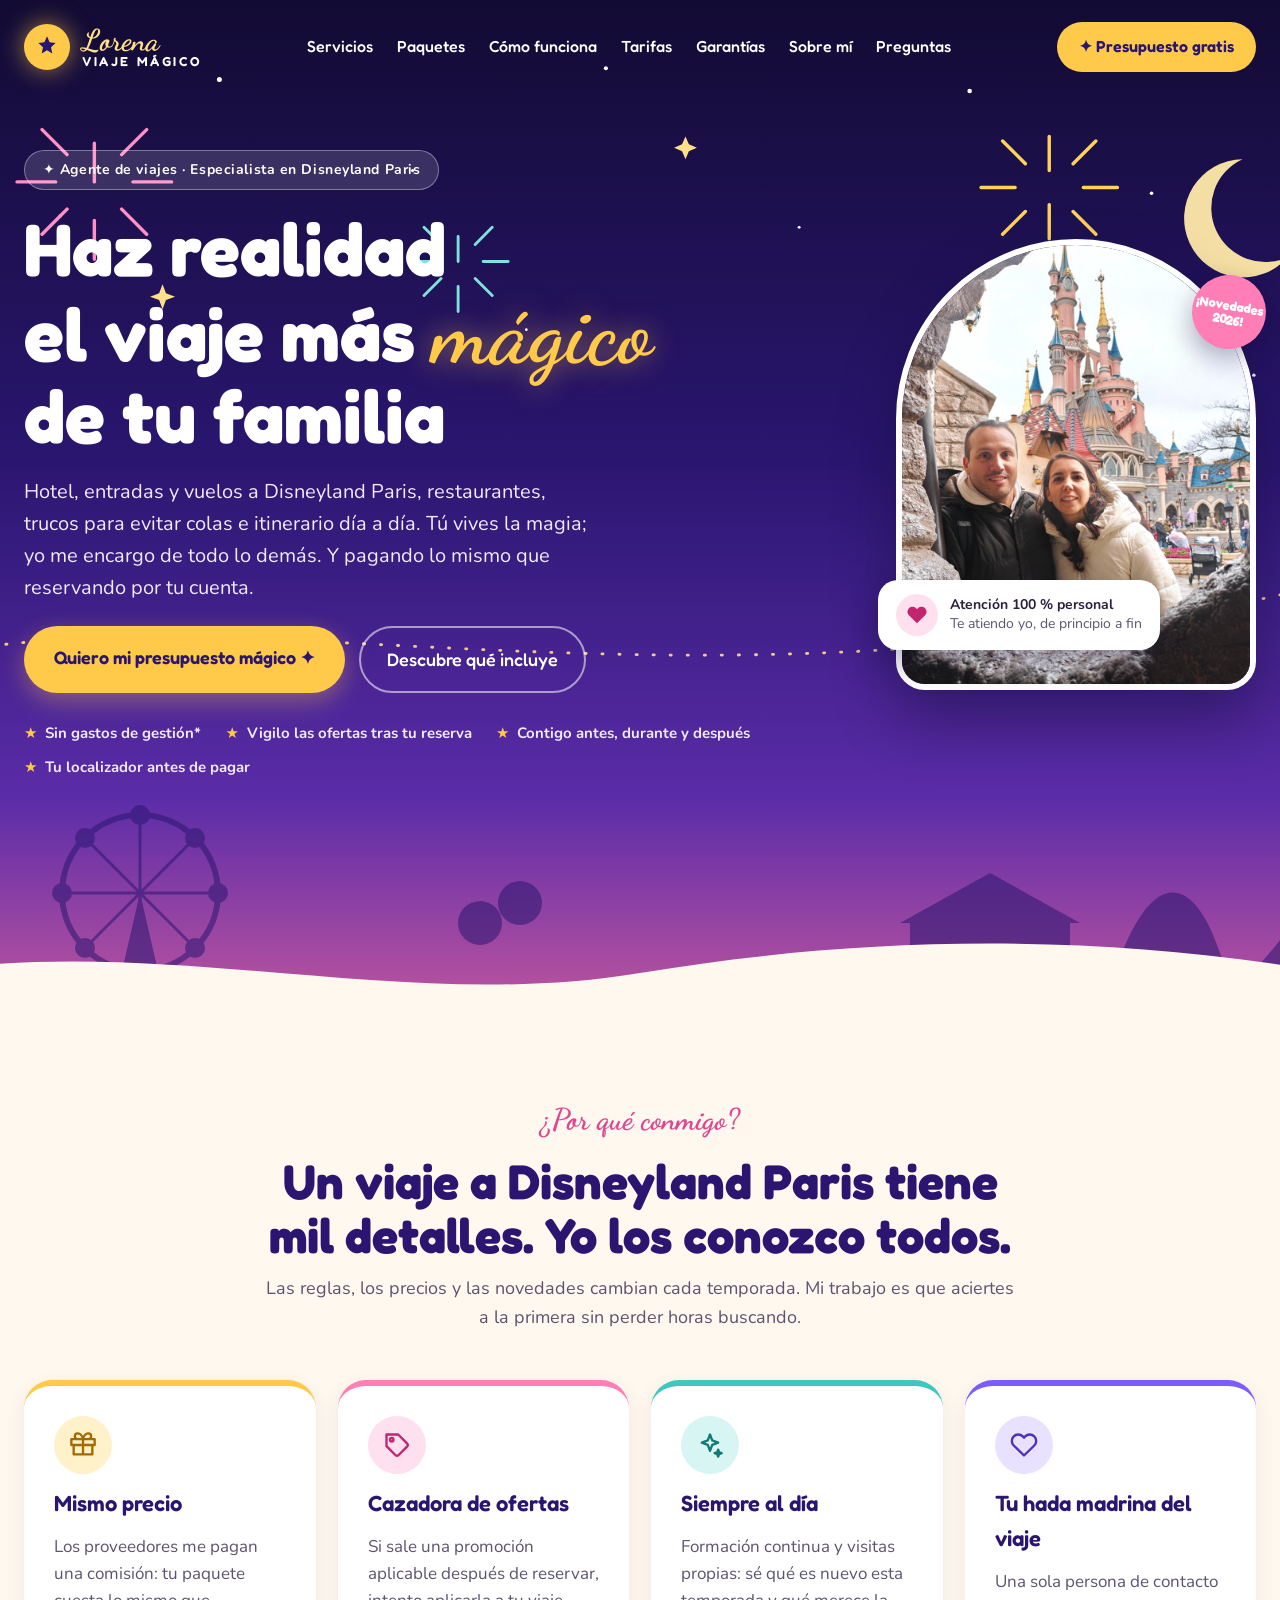
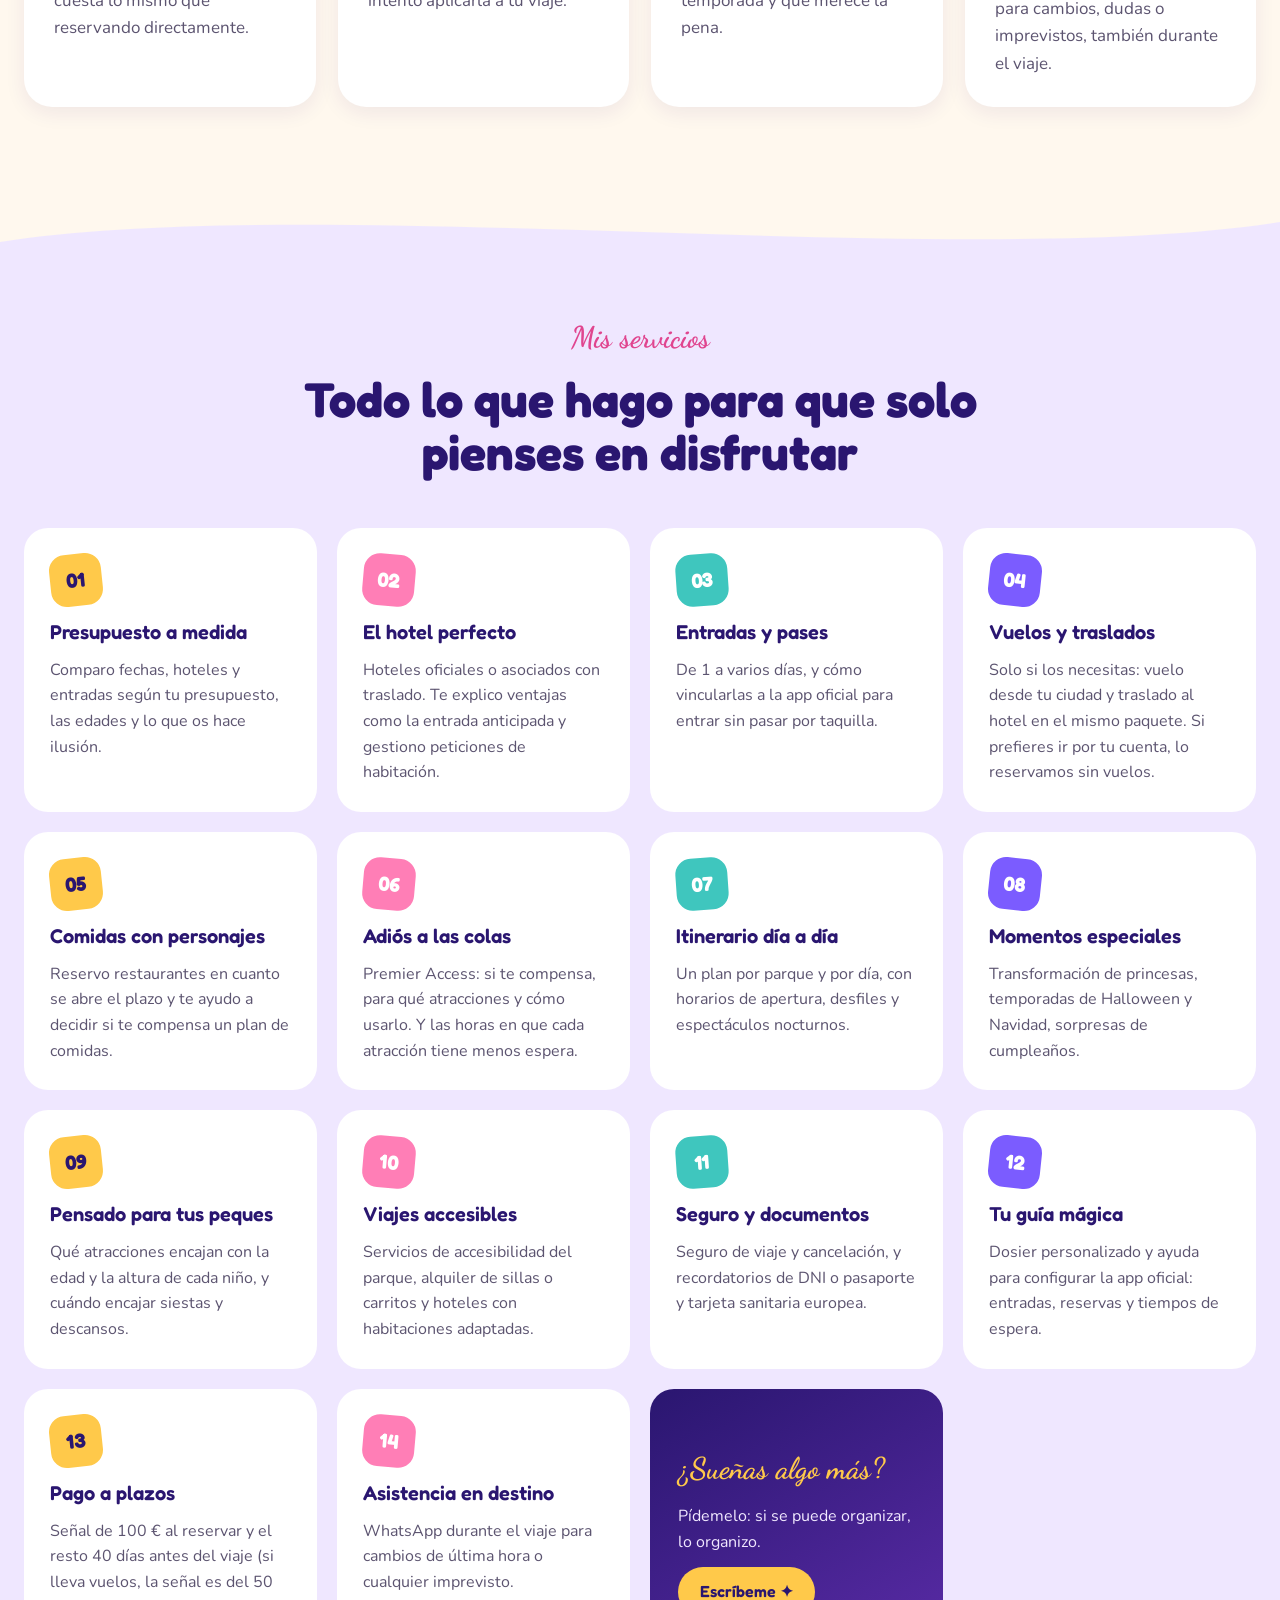
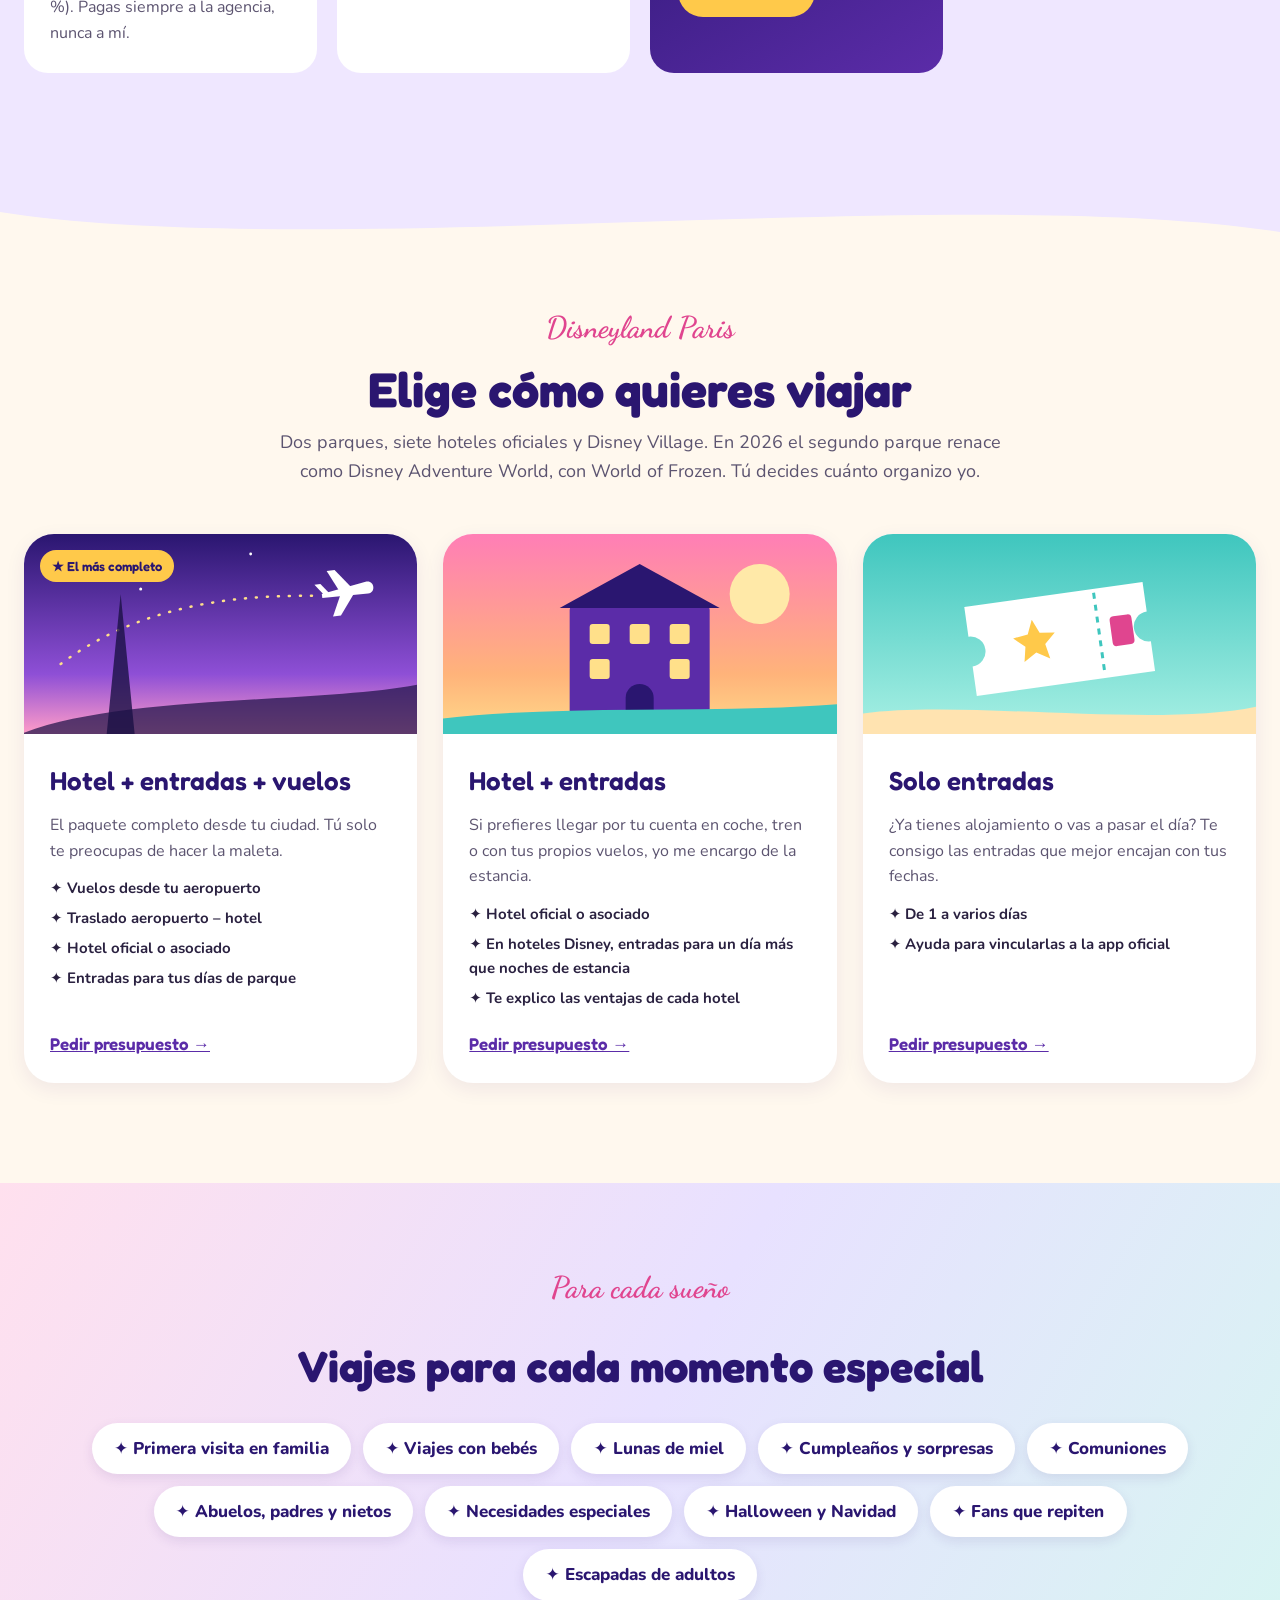
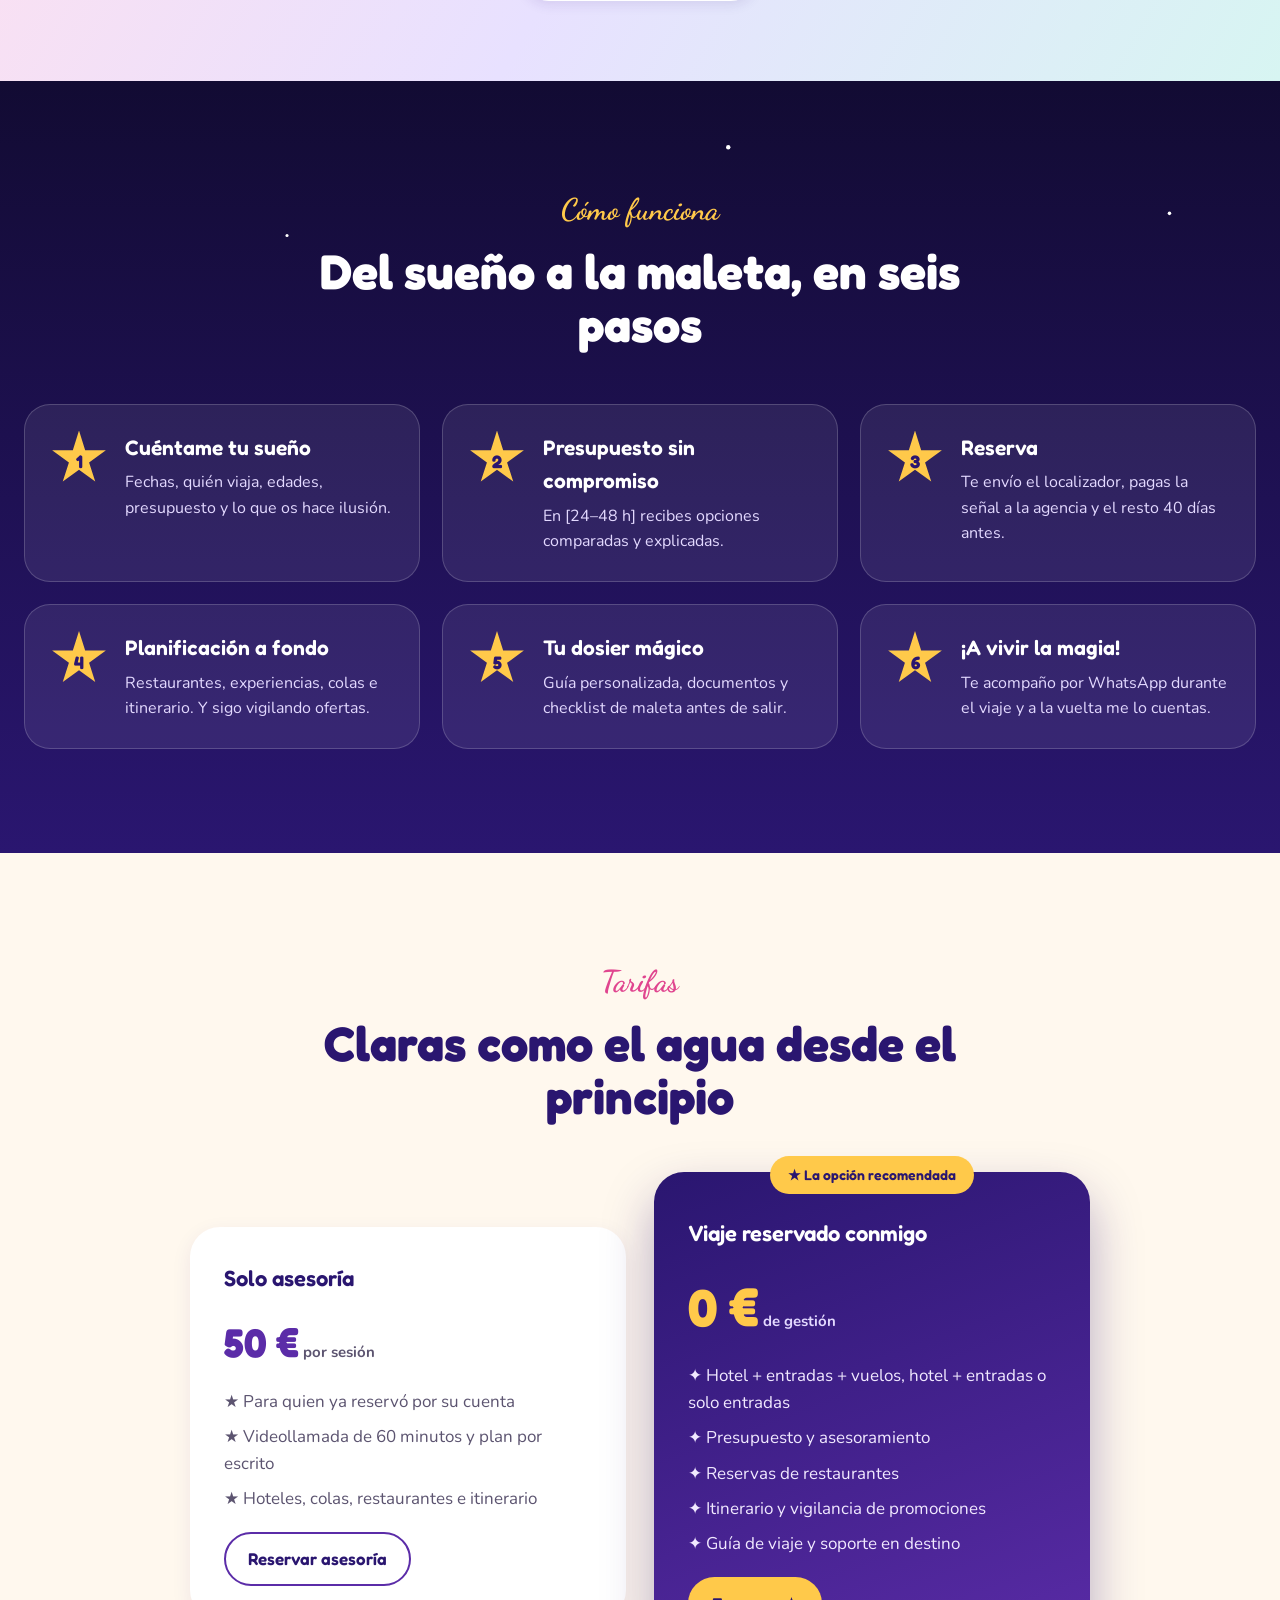
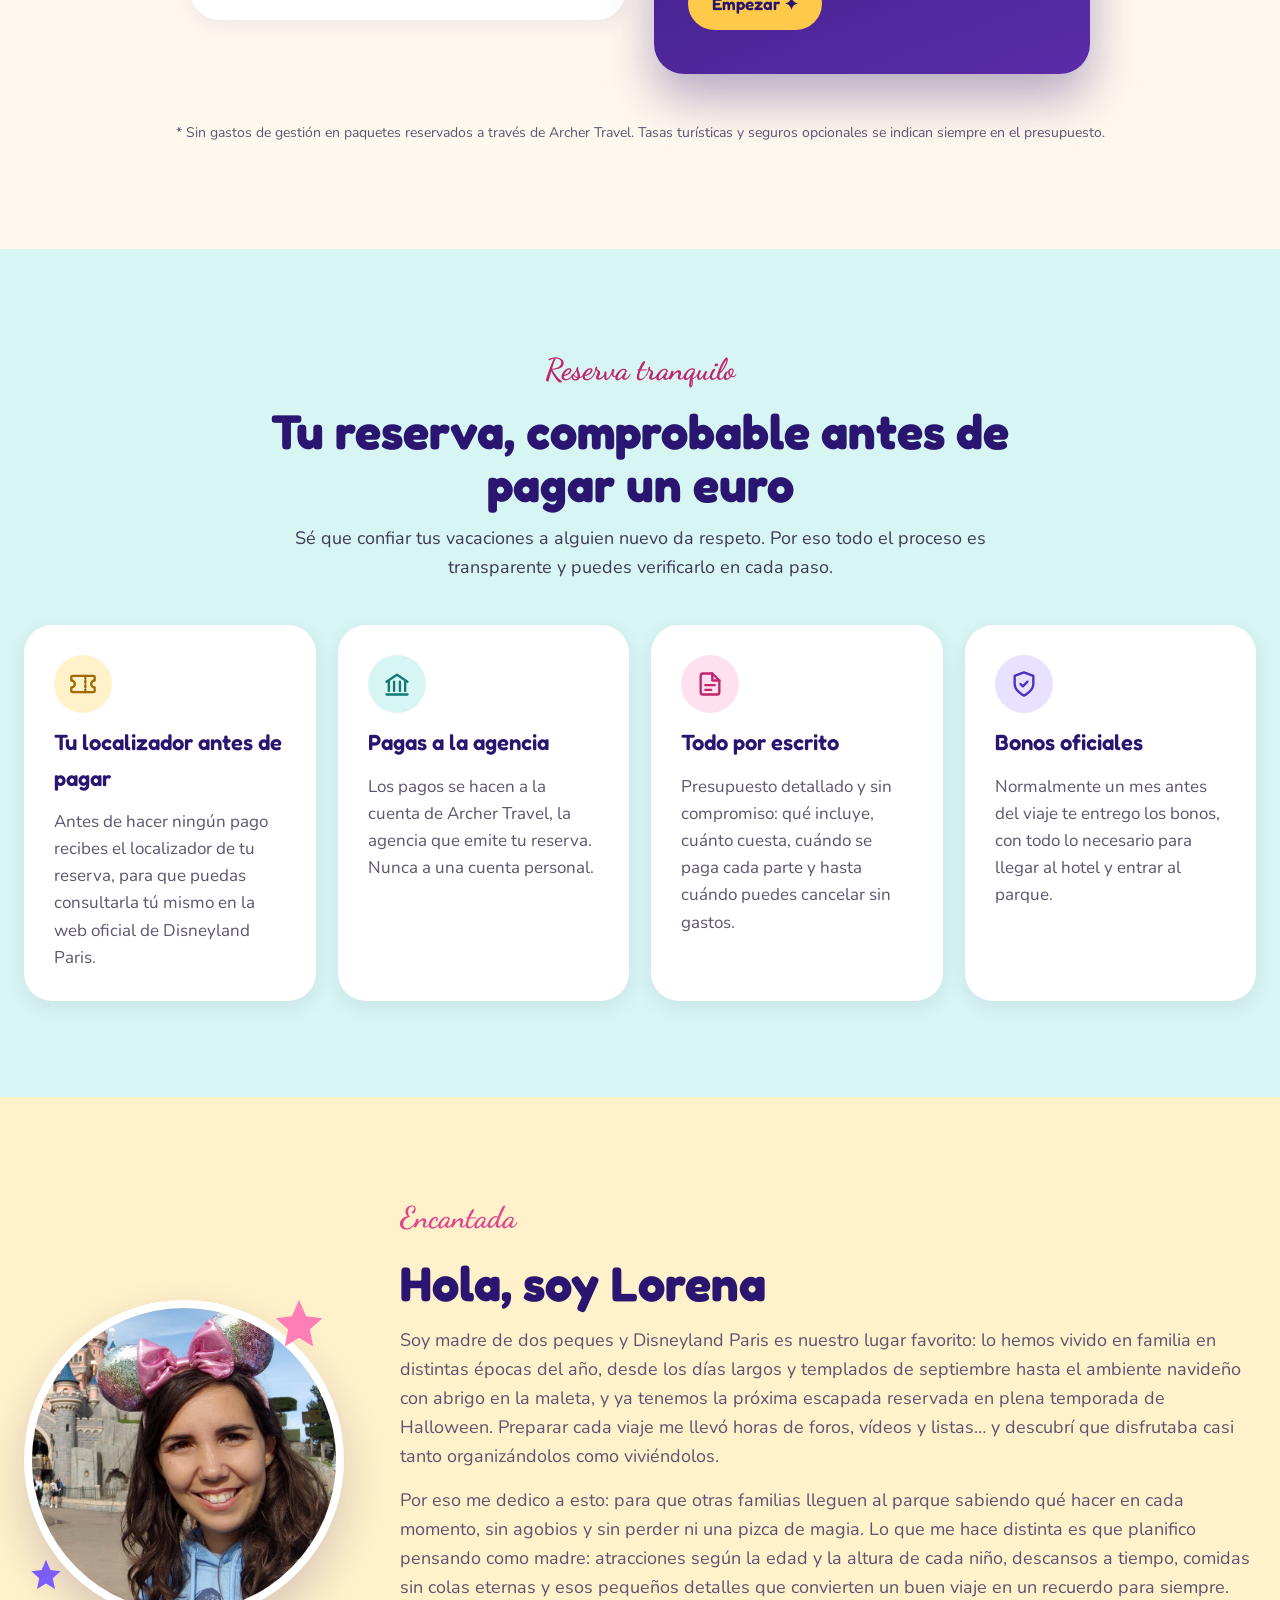
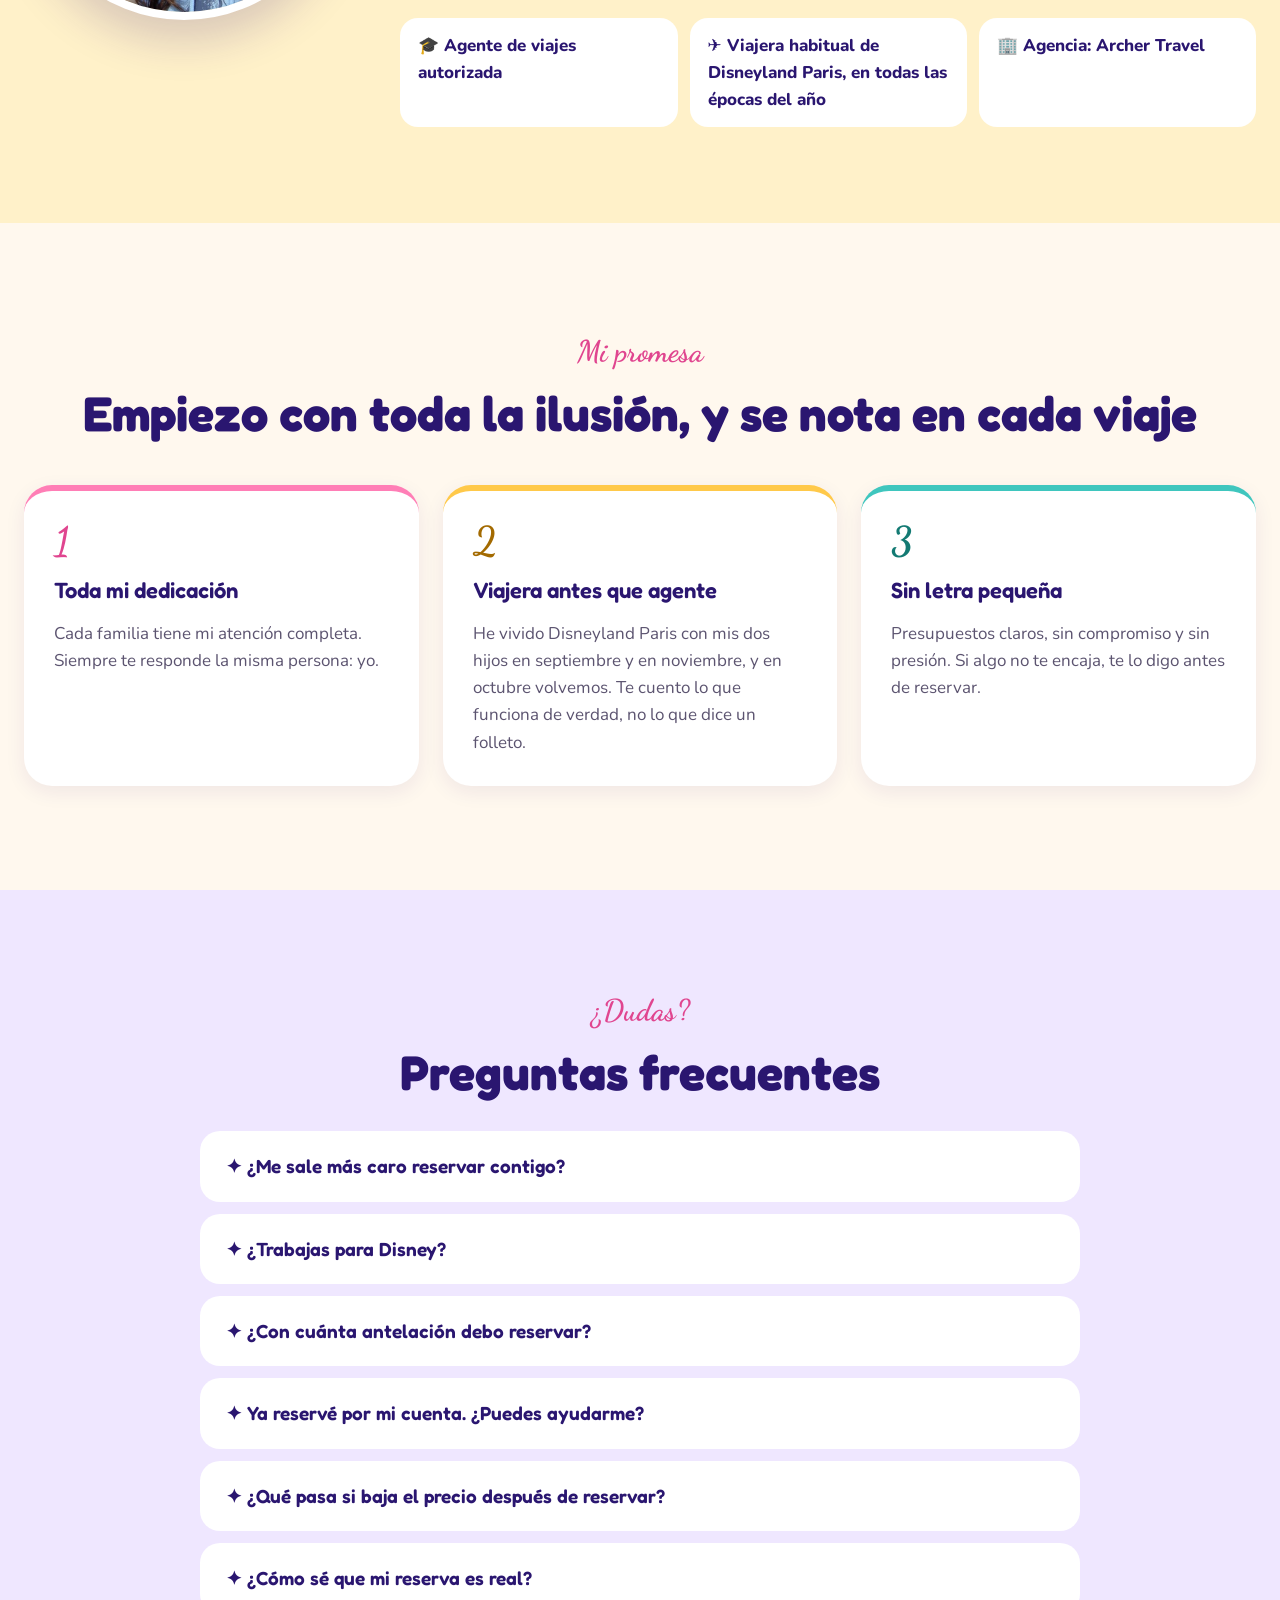
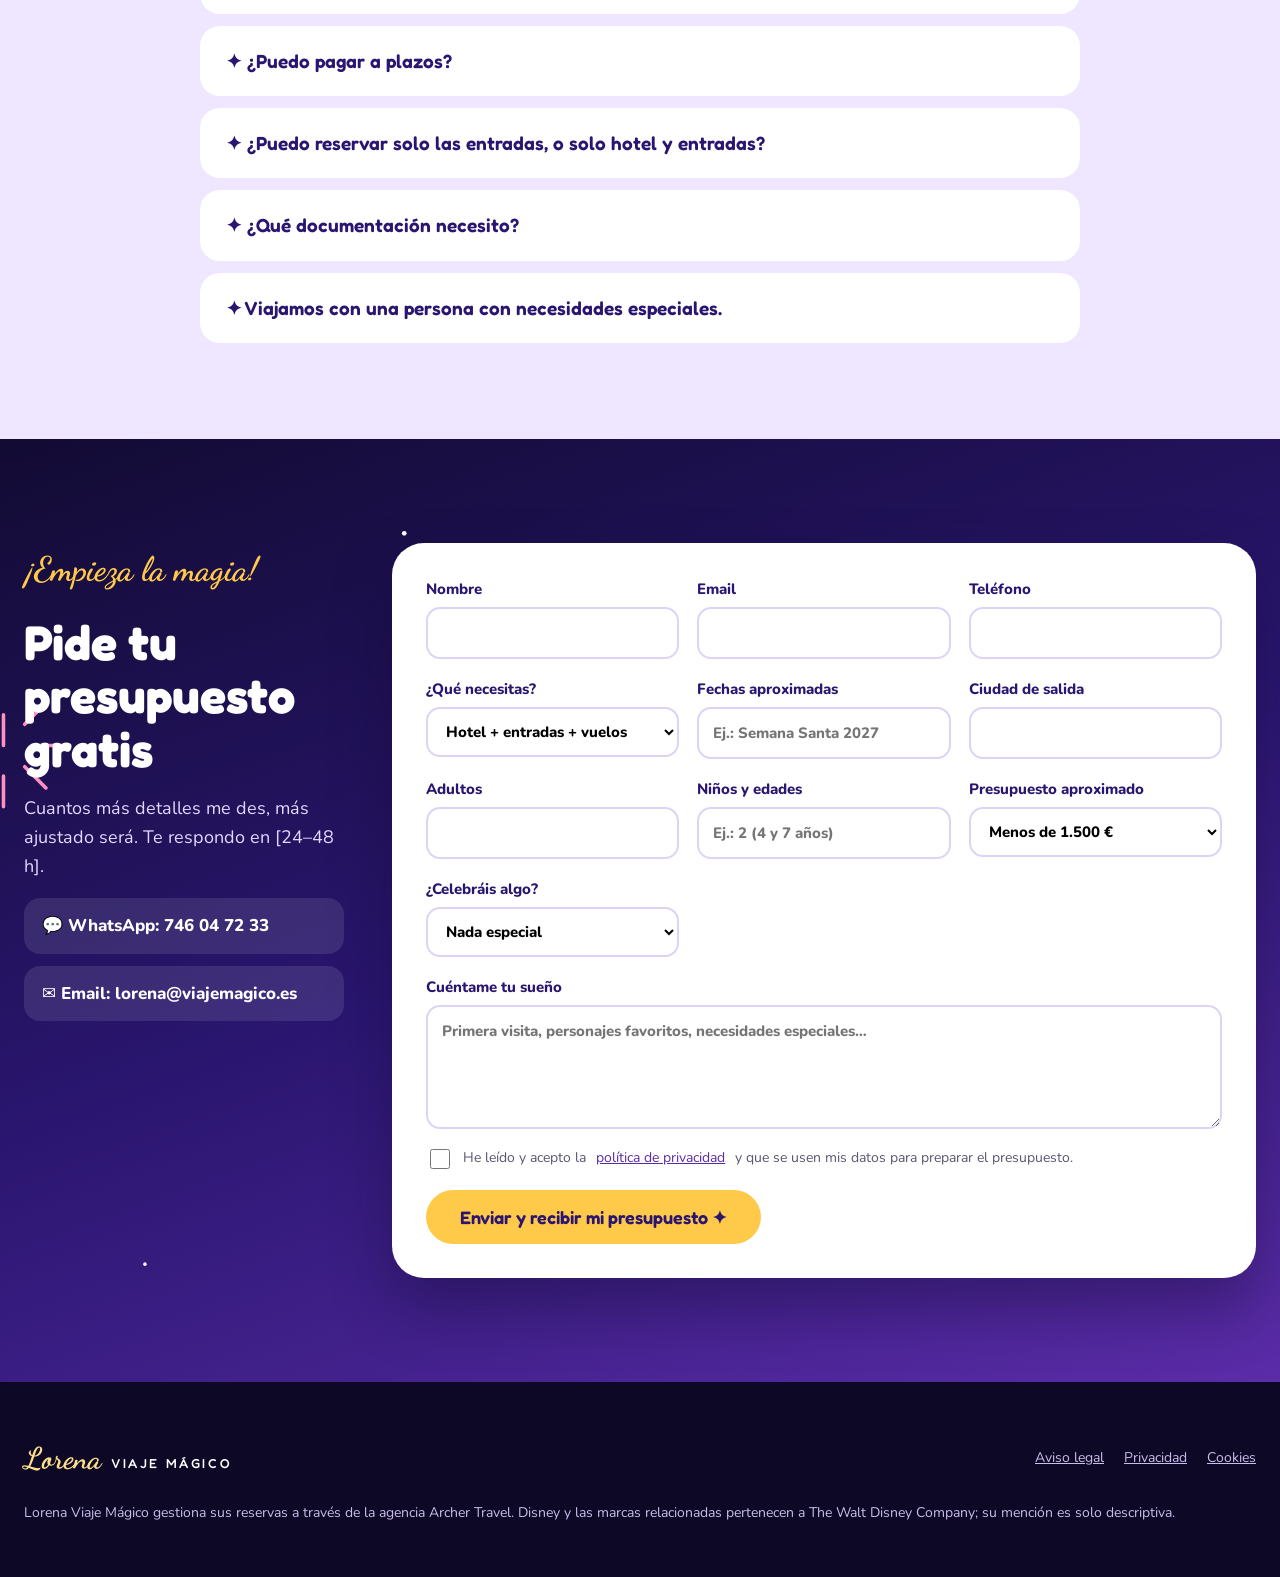
==== commit bc0d3f7d: "Update index.html" ====
--- a/index.html
+++ b/index.html
@@ -438,7 +438,7 @@
 <p style="margin: 0; color: #E3D9FF; font-size: 18px">Cuantos más detalles me des, más ajustado será. Te respondo en [24–48 h].</p>
 <div style="display: flex; flex-direction: column; gap: 12px; font-weight: 800">
 <a href="https://wa.me/34746047233?text=Hola%20Lorena%2C%20me%20gustar%C3%ADa%20informaci%C3%B3n%20para%20un%20viaje%20m%C3%A1gico%20%E2%9C%A8" target="_blank" rel="noopener" style="color: #FFFFFF; text-decoration: none; background: rgba(255,255,255,.1); border-radius: 16px; padding: 14px 18px">💬 WhatsApp: 746 04 72 33</a>
-<a href="mailto:lovifer@gmail.com" style="color: #FFFFFF; text-decoration: none; background: rgba(255,255,255,.1); border-radius: 16px; padding: 14px 18px">✉ Email: lovifer@gmail.com</a>
+<a href="mailto:lorena@viajemagico.es" style="color: #FFFFFF; text-decoration: none; background: rgba(255,255,255,.1); border-radius: 16px; padding: 14px 18px">✉ Email: lorena@viajemagico.es</a>
 </div>
 </div>
 <form action="https://api.web3forms.com/submit" method="POST" accept-charset="UTF-8" style="position: relative; flex: 999 1 560px; min-width: 0; background: #FFFFFF; color: #2A2140; border-radius: 32px; padding: 34px; display: grid; grid-template-columns: repeat(auto-fit, minmax(220px, 1fr)); gap: 18px; box-shadow: 0 30px 60px rgba(18,11,51,.4)">
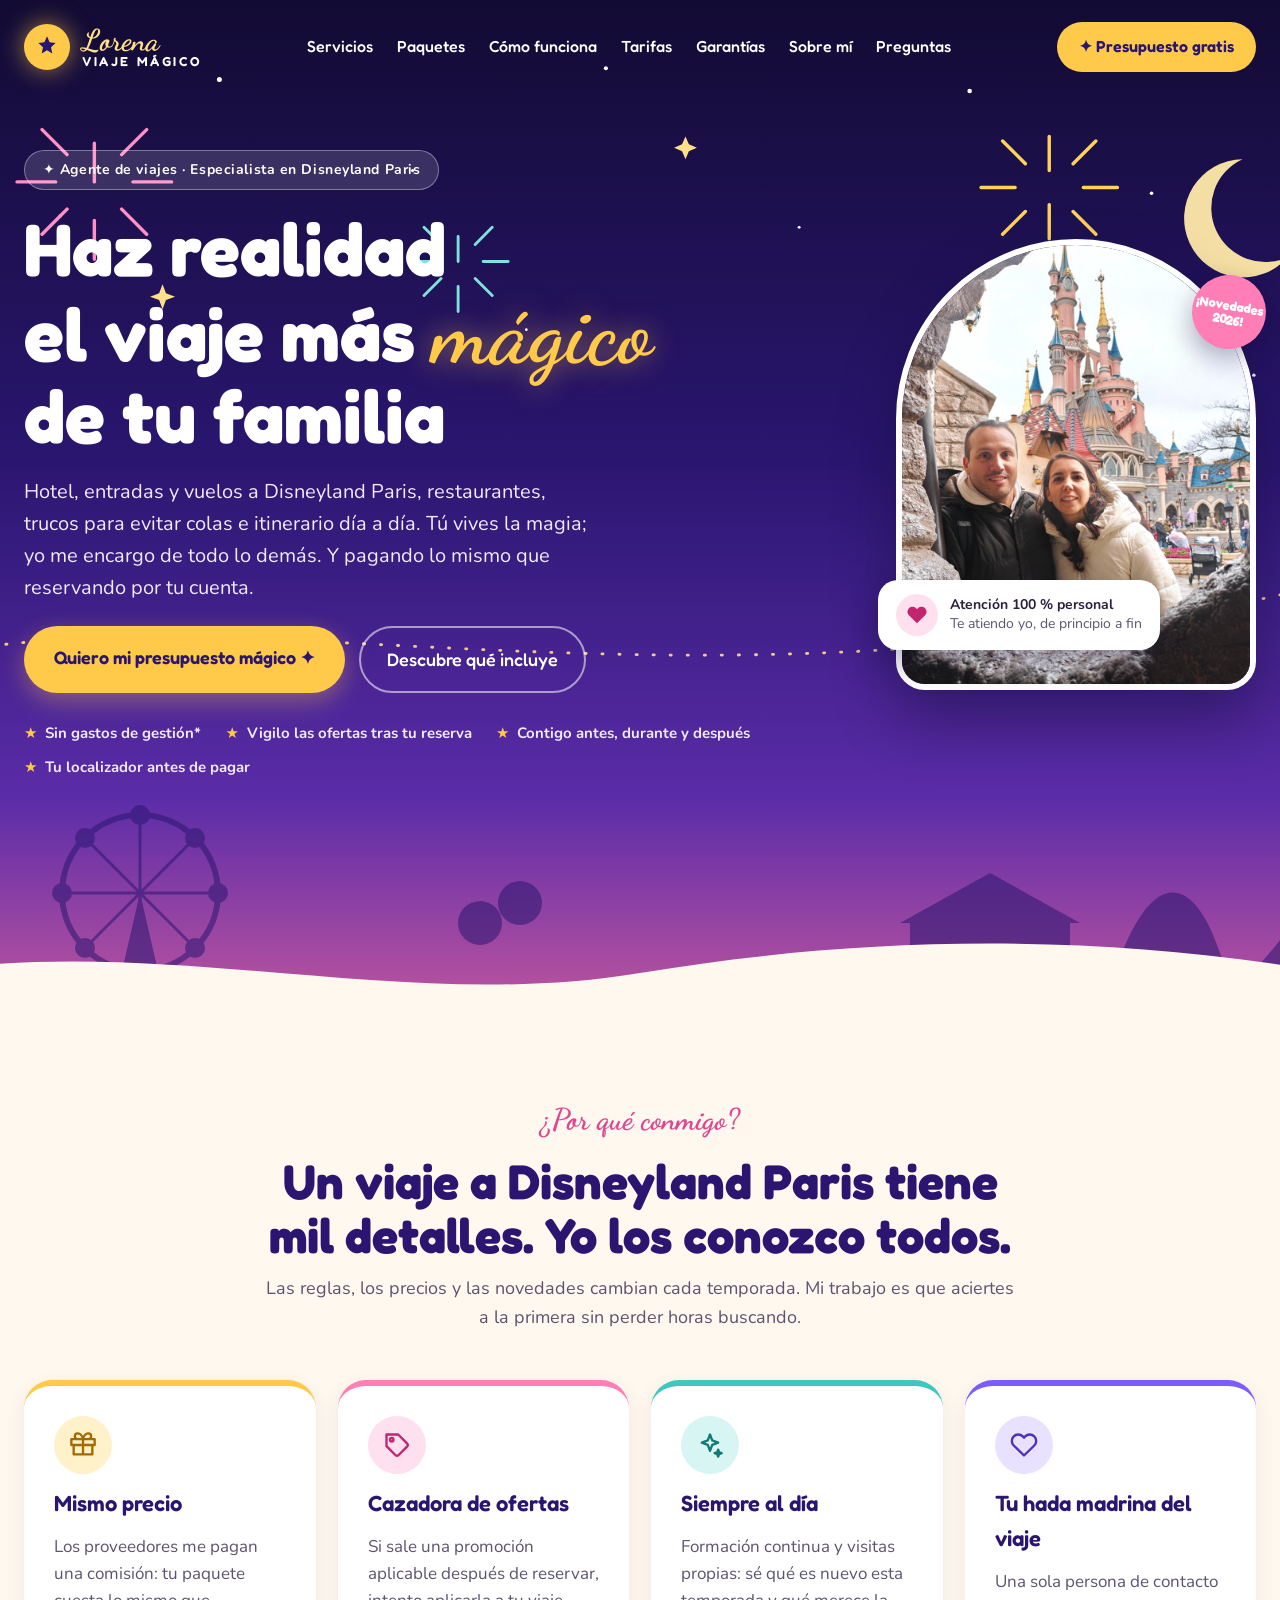
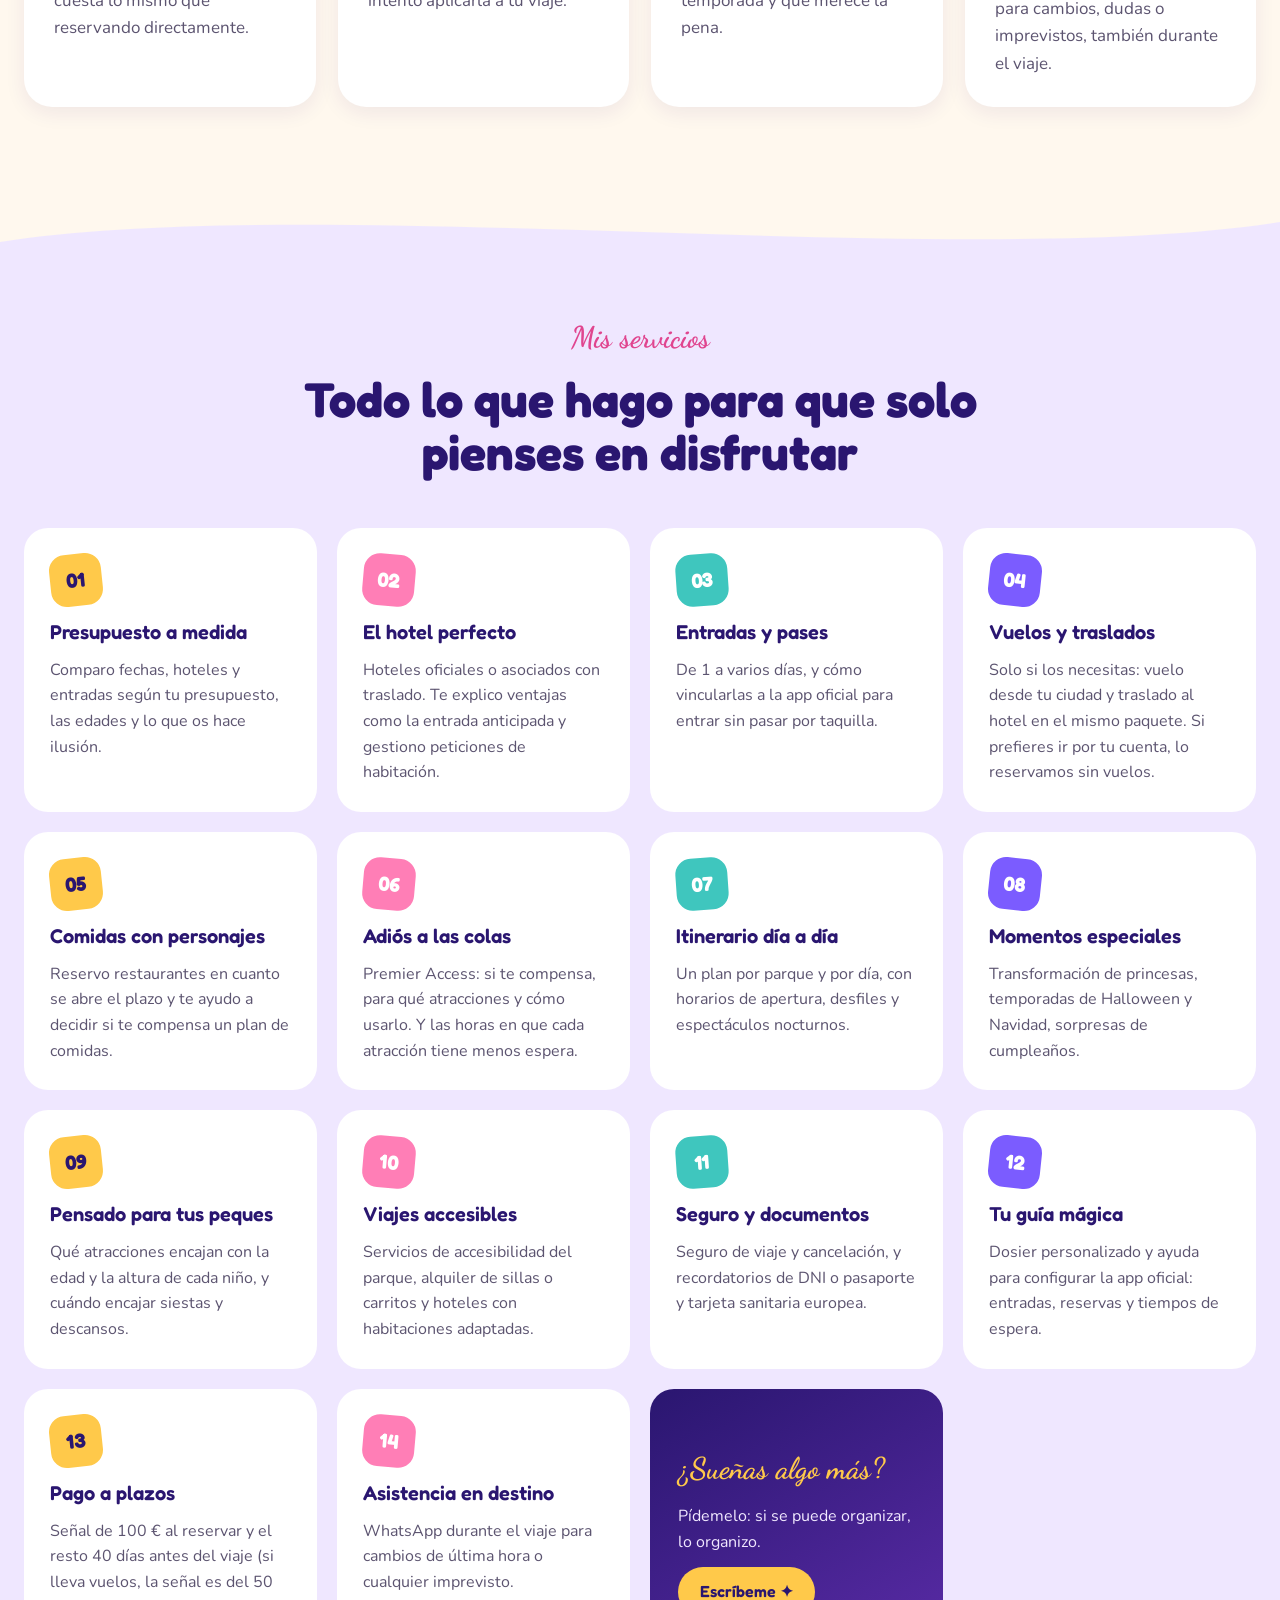
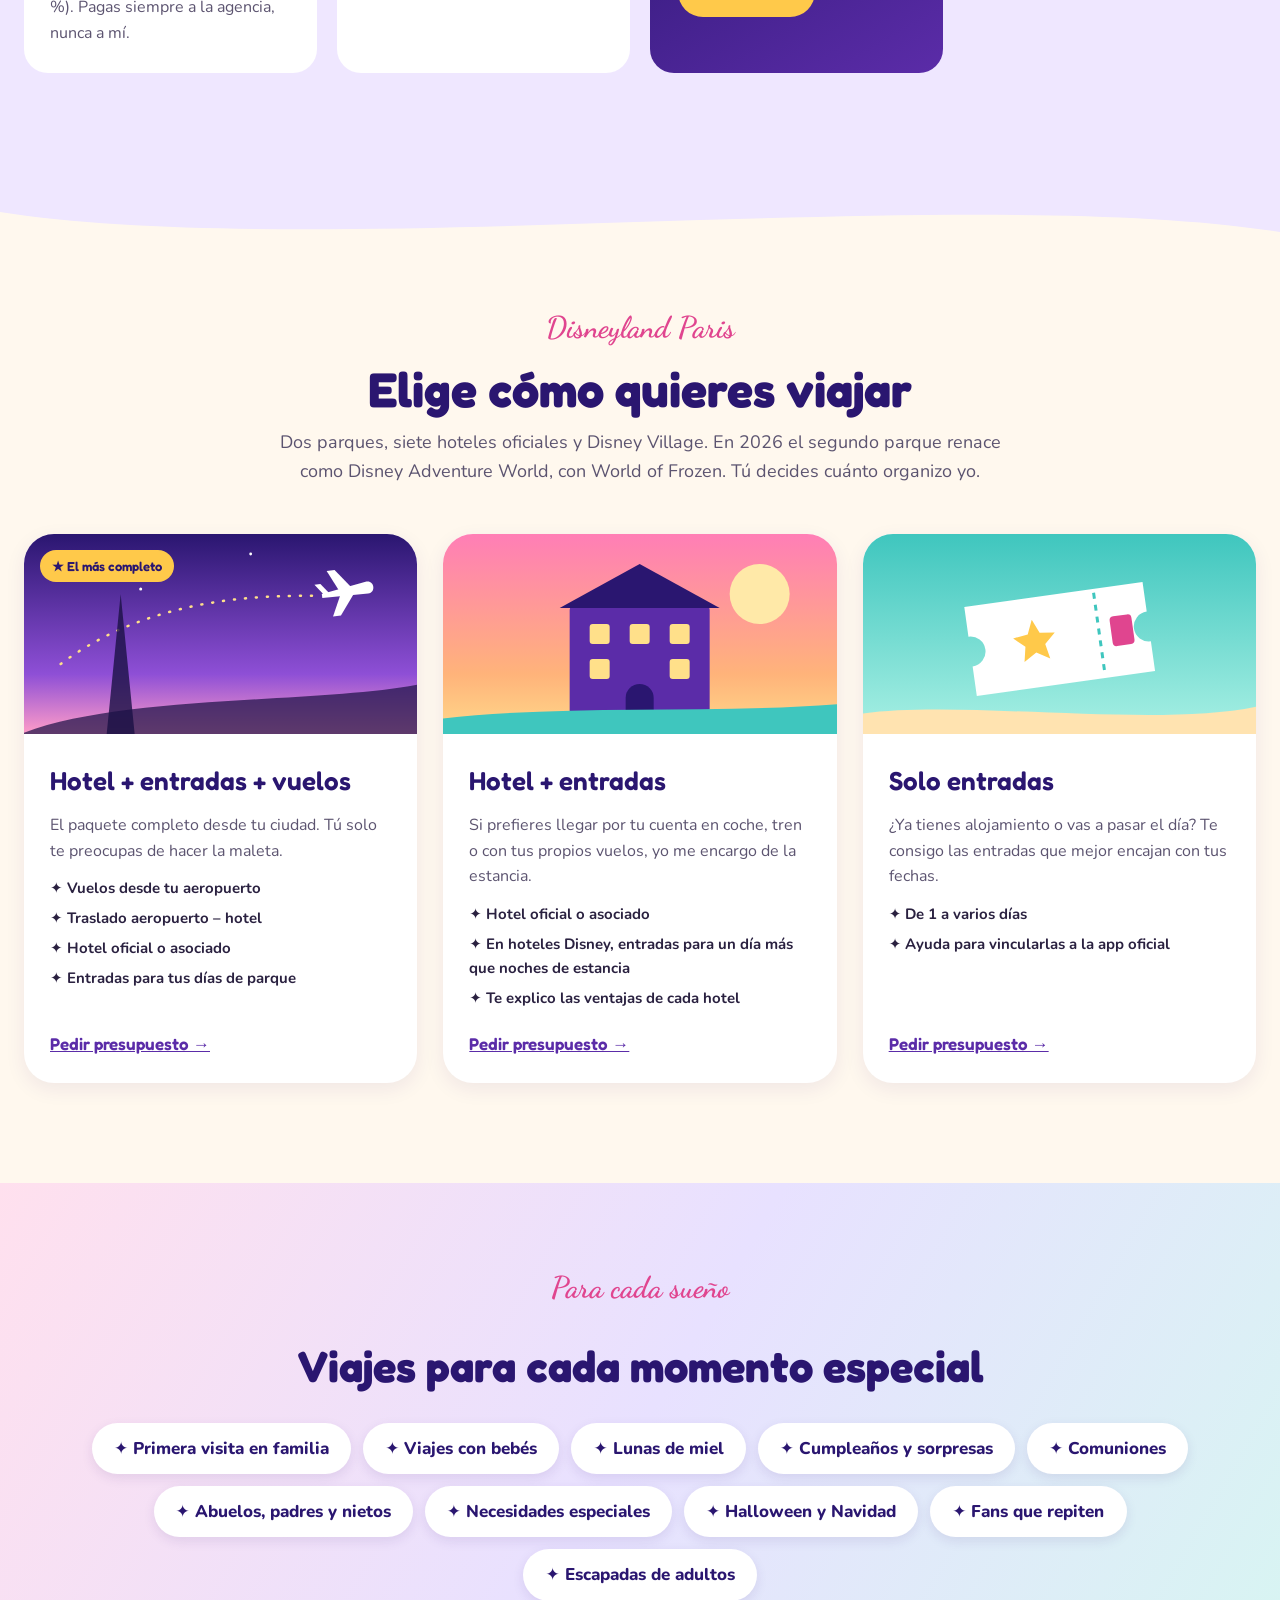
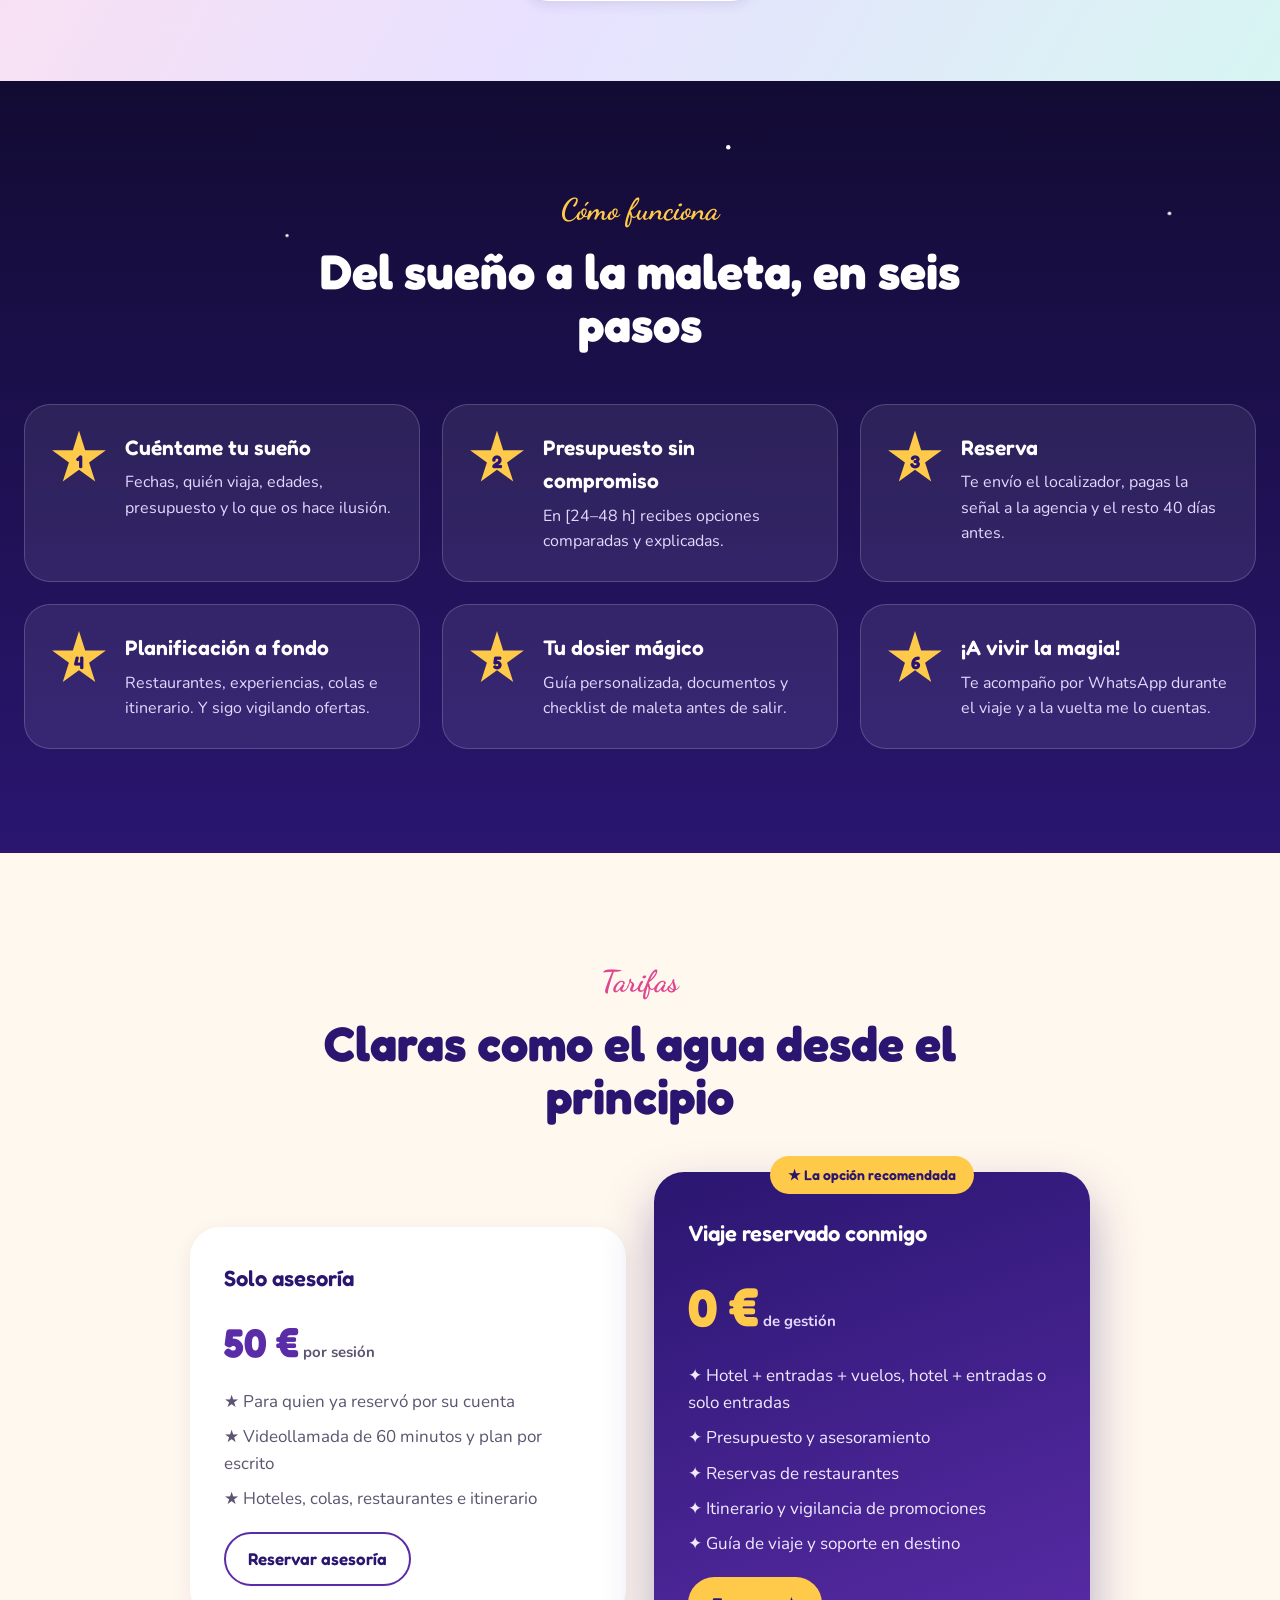
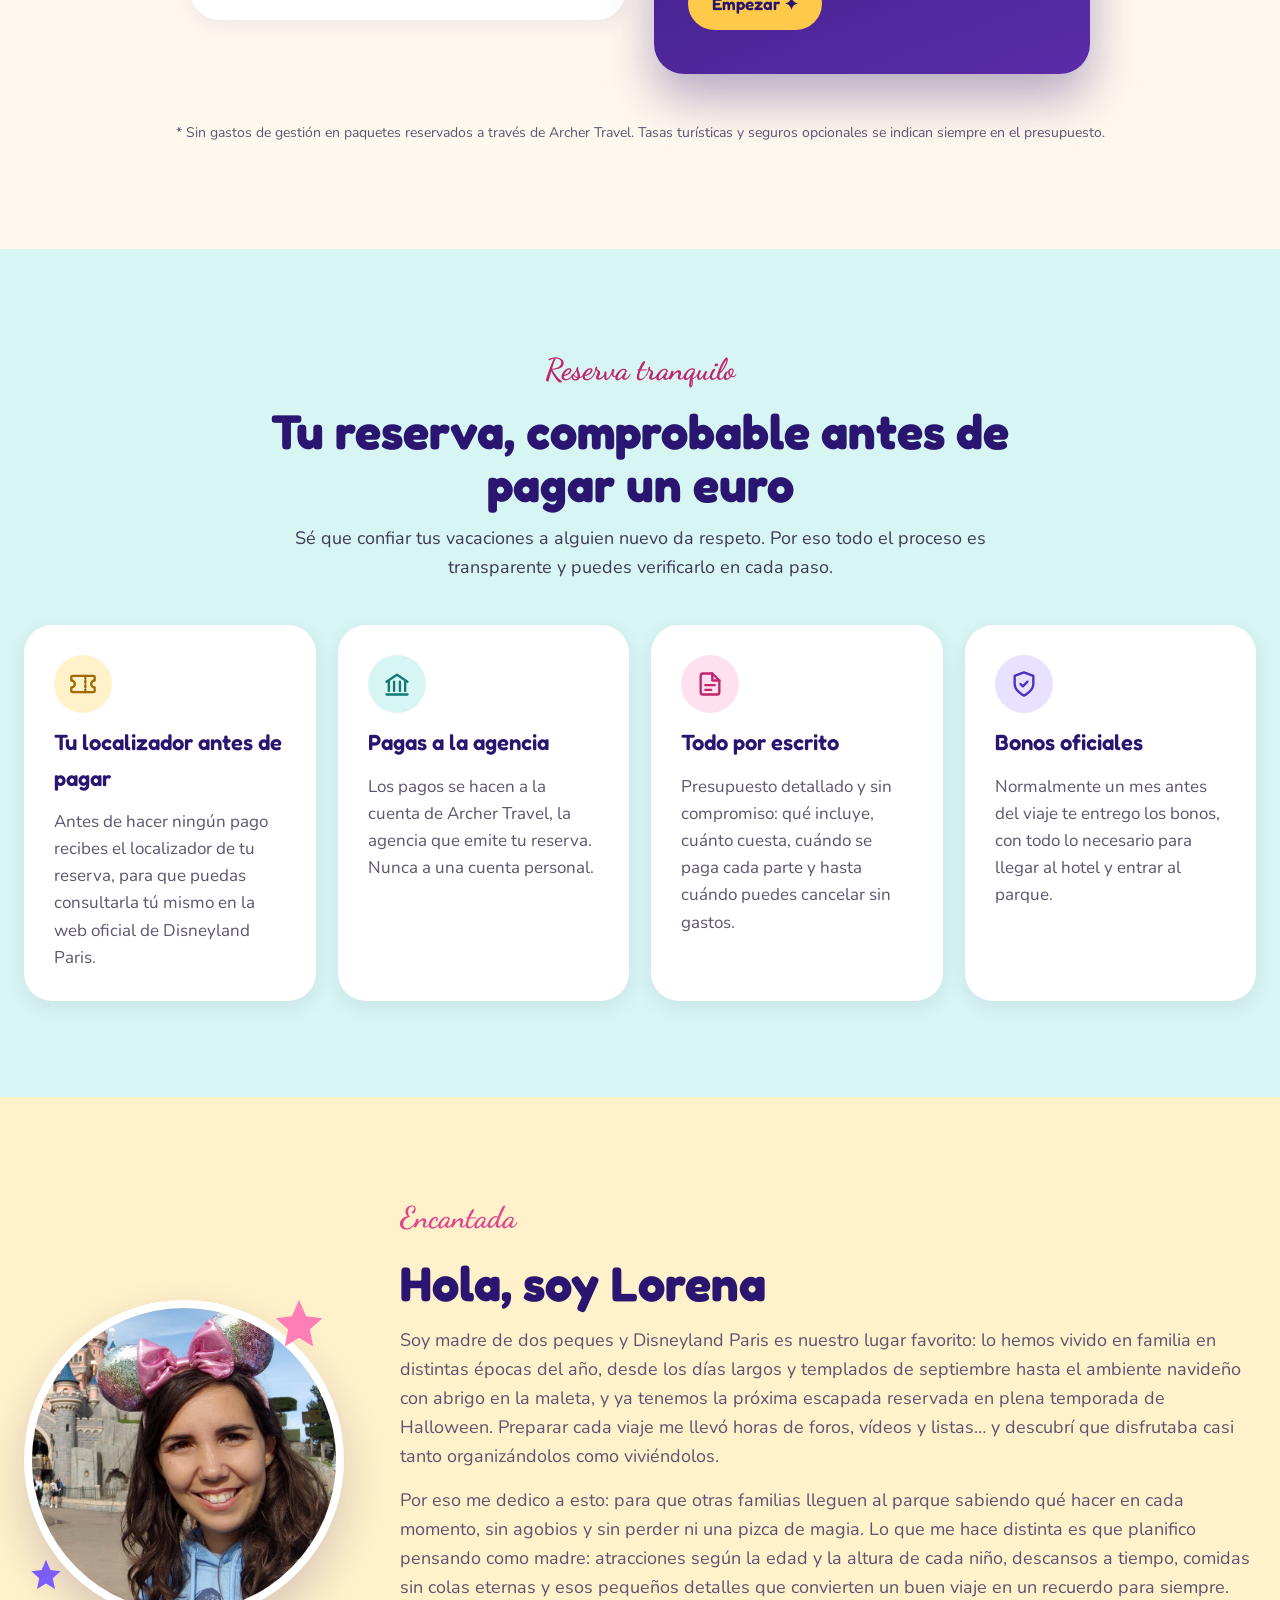
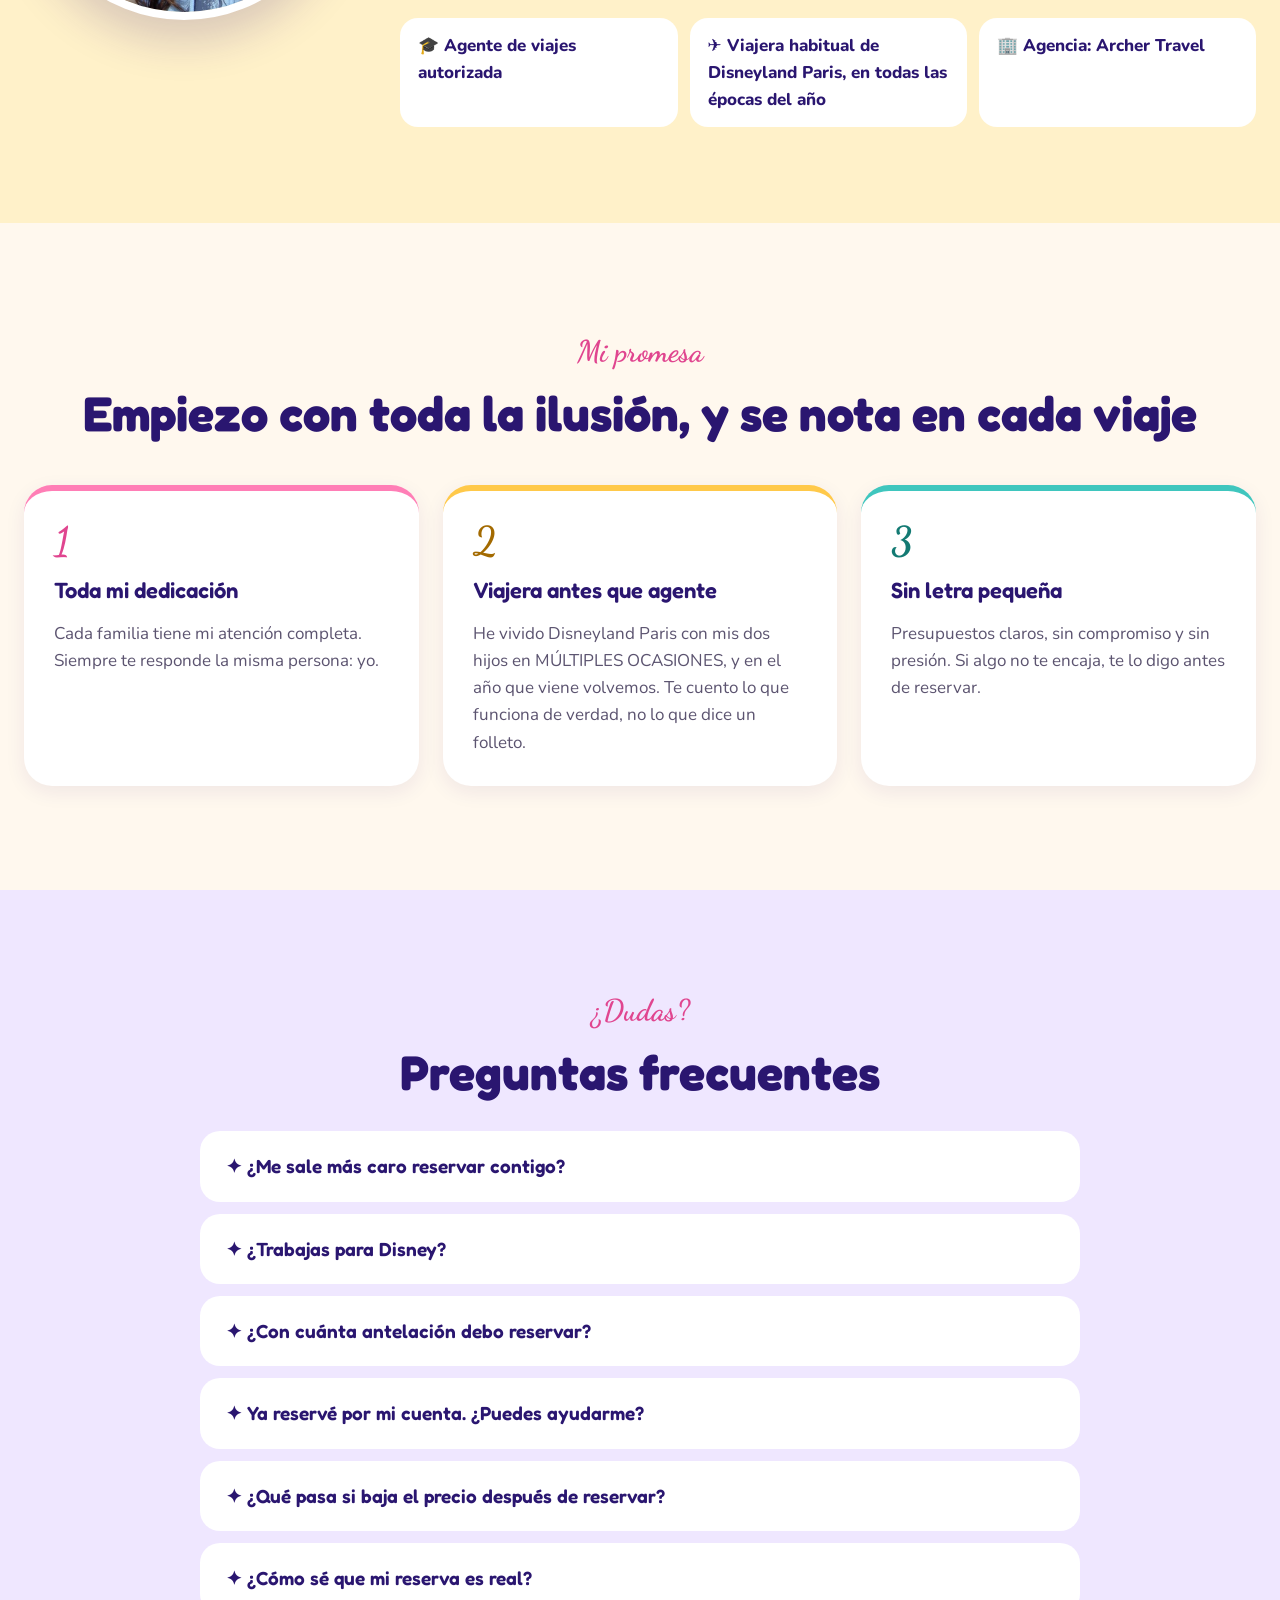
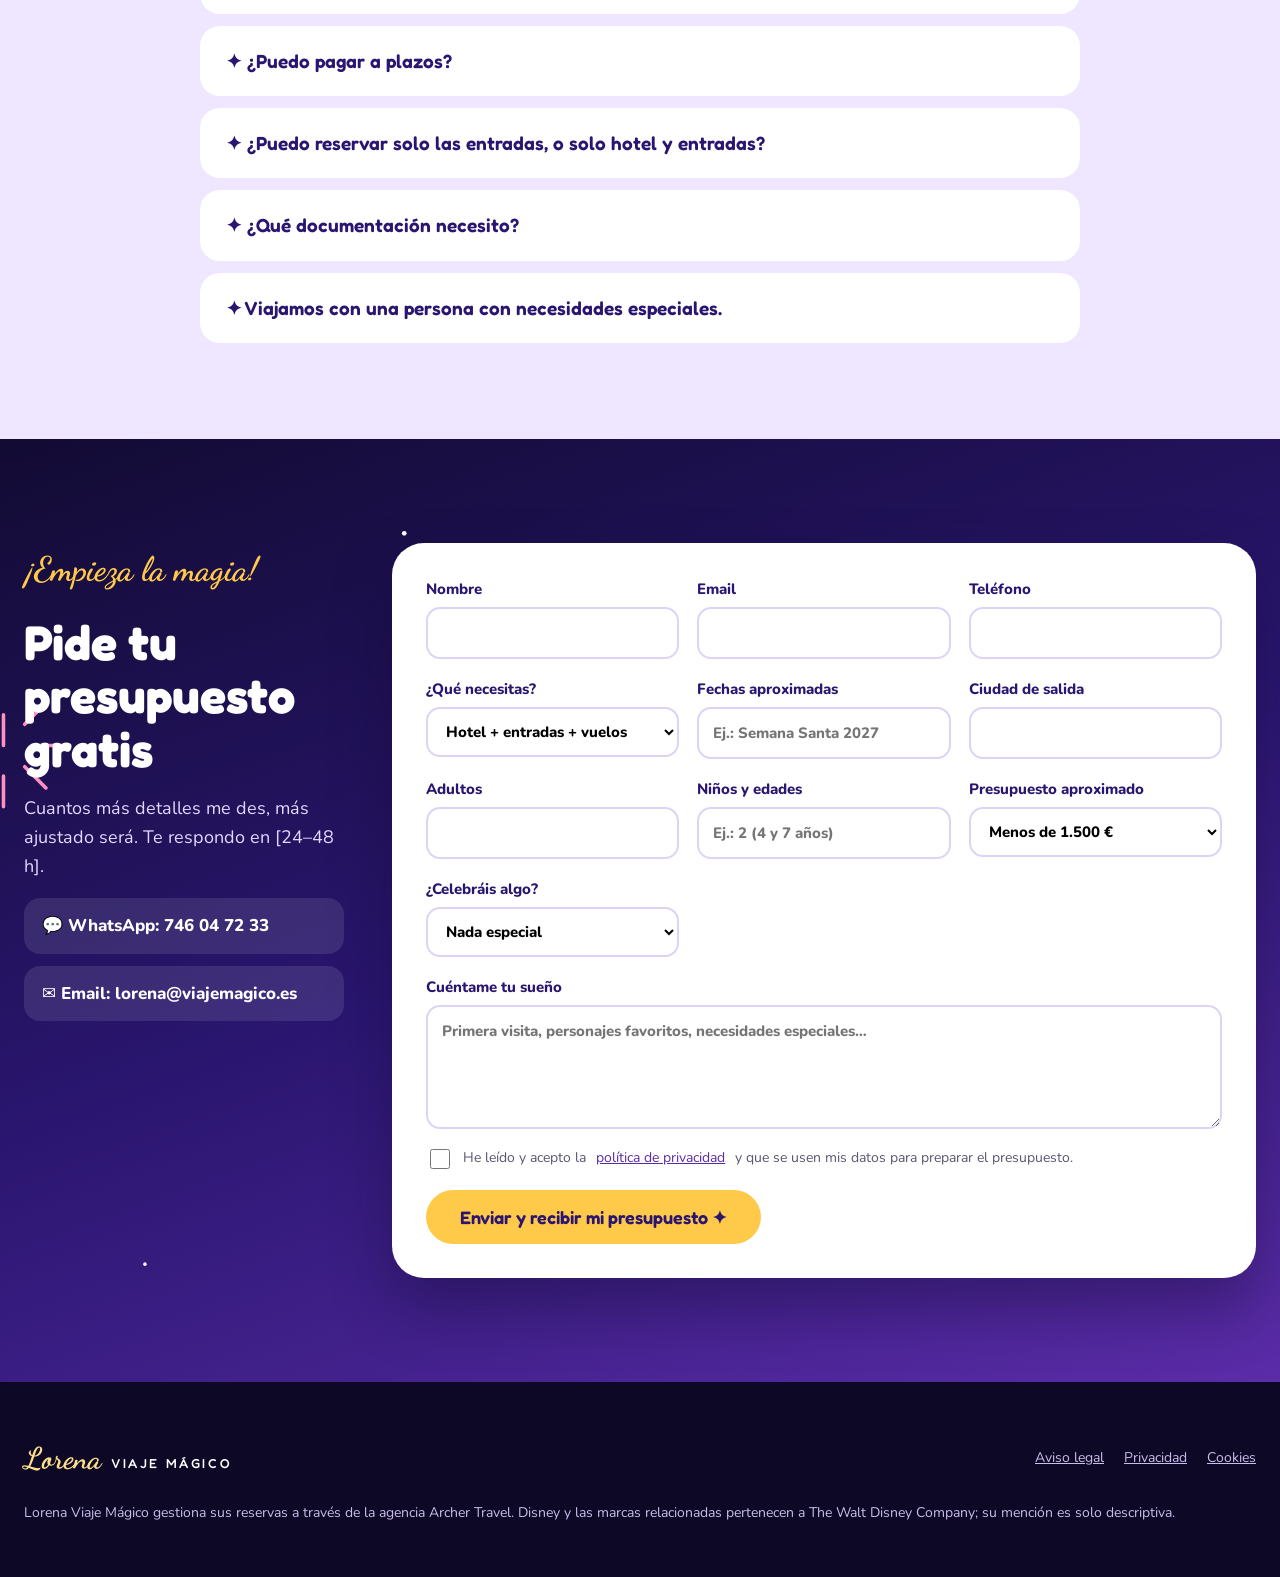
==== commit d969e953: "Update index.html" ====
--- a/index.html
+++ b/index.html
@@ -400,7 +400,7 @@
 </div>
 <div style="display: grid; grid-template-columns: repeat(auto-fit, minmax(300px, 1fr)); gap: 24px">
 <div class="lift" style="background: #FFFFFF; border-radius: 28px; padding: 30px; display: flex; flex-direction: column; gap: 12px; box-shadow: 0 6px 20px rgba(59,30,122,.08); border-top: 6px solid #FF7EB6"><span style="font-family: 'Dancing Script', cursive; font-size: 40px; line-height: 1; color: #E0458F">1</span><h3 style="margin: 0; font-family: Fredoka, sans-serif; font-size: 22px; font-weight: 600; color: #2A1670">Toda mi dedicación</h3><p style="margin: 0; color: #5C5470">Cada familia tiene mi atención completa. Siempre te responde la misma persona: yo.</p></div>
-<div class="lift" style="background: #FFFFFF; border-radius: 28px; padding: 30px; display: flex; flex-direction: column; gap: 12px; box-shadow: 0 6px 20px rgba(59,30,122,.08); border-top: 6px solid #FFC94A"><span style="font-family: 'Dancing Script', cursive; font-size: 40px; line-height: 1; color: #A36A00">2</span><h3 style="margin: 0; font-family: Fredoka, sans-serif; font-size: 22px; font-weight: 600; color: #2A1670">Viajera antes que agente</h3><p style="margin: 0; color: #5C5470">He vivido Disneyland Paris con mis dos hijos en septiembre y en noviembre, y en octubre volvemos. Te cuento lo que funciona de verdad, no lo que dice un folleto.</p></div>
+<div class="lift" style="background: #FFFFFF; border-radius: 28px; padding: 30px; display: flex; flex-direction: column; gap: 12px; box-shadow: 0 6px 20px rgba(59,30,122,.08); border-top: 6px solid #FFC94A"><span style="font-family: 'Dancing Script', cursive; font-size: 40px; line-height: 1; color: #A36A00">2</span><h3 style="margin: 0; font-family: Fredoka, sans-serif; font-size: 22px; font-weight: 600; color: #2A1670">Viajera antes que agente</h3><p style="margin: 0; color: #5C5470">He vivido Disneyland Paris con mis dos hijos en MÚLTIPLES OCASIONES, y en el año que viene volvemos. Te cuento lo que funciona de verdad, no lo que dice un folleto.</p></div>
 <div class="lift" style="background: #FFFFFF; border-radius: 28px; padding: 30px; display: flex; flex-direction: column; gap: 12px; box-shadow: 0 6px 20px rgba(59,30,122,.08); border-top: 6px solid #3FC6BE"><span style="font-family: 'Dancing Script', cursive; font-size: 40px; line-height: 1; color: #137A73">3</span><h3 style="margin: 0; font-family: Fredoka, sans-serif; font-size: 22px; font-weight: 600; color: #2A1670">Sin letra pequeña</h3><p style="margin: 0; color: #5C5470">Presupuestos claros, sin compromiso y sin presión. Si algo no te encaja, te lo digo antes de reservar.</p></div>
 </div>
 </div>
@@ -454,7 +454,7 @@
 <label style="display: flex; flex-direction: column; gap: 6px; font-weight: 800; font-size: 15px; color: #2A1670">¿Celebráis algo?<select name="ocasion" style="border: 2px solid #DDD3F5; border-radius: 14px; padding: 12px 14px; min-height: 48px; background: #FFFFFF"><option>Nada especial</option><option>Cumpleaños</option><option>Luna de miel / aniversario</option><option>Comunión</option><option>Otra</option></select></label>
 <label style="grid-column: 1 / -1; display: flex; flex-direction: column; gap: 6px; font-weight: 800; font-size: 15px; color: #2A1670">Cuéntame tu sueño<textarea name="mensaje" rows="4" placeholder="Primera visita, personajes favoritos, necesidades especiales…" style="border: 2px solid #DDD3F5; border-radius: 14px; padding: 12px 14px; resize: vertical"></textarea></label>
 <label style="grid-column: 1 / -1; display: flex; gap: 10px; align-items: flex-start; font-size: 14px; color: #5C5470"><input type="checkbox" name="privacidad" value="si" required style="width: 20px; height: 20px; margin-top: 2px">He leído y acepto la <a href="privacidad.html" target="_blank" style="color: #5B2CA8">política de privacidad</a> y que se usen mis datos para preparar el presupuesto.</label>
-<input type="hidden" name="access_key" value="PEGA_AQUI_TU_CLAVE_DE_WEB3FORMS">
+<input type="hidden" name="access_key" value="3de8b520-f400-4c51-93b6-7bdf837e7db1">
 <input type="hidden" name="subject" value="Nueva solicitud de presupuesto · viajemagico.es">
 <input type="hidden" name="from_name" value="Web Lorena Viaje Mágico">
 <input type="hidden" name="redirect" value="https://viajemagico.es/gracias.html">
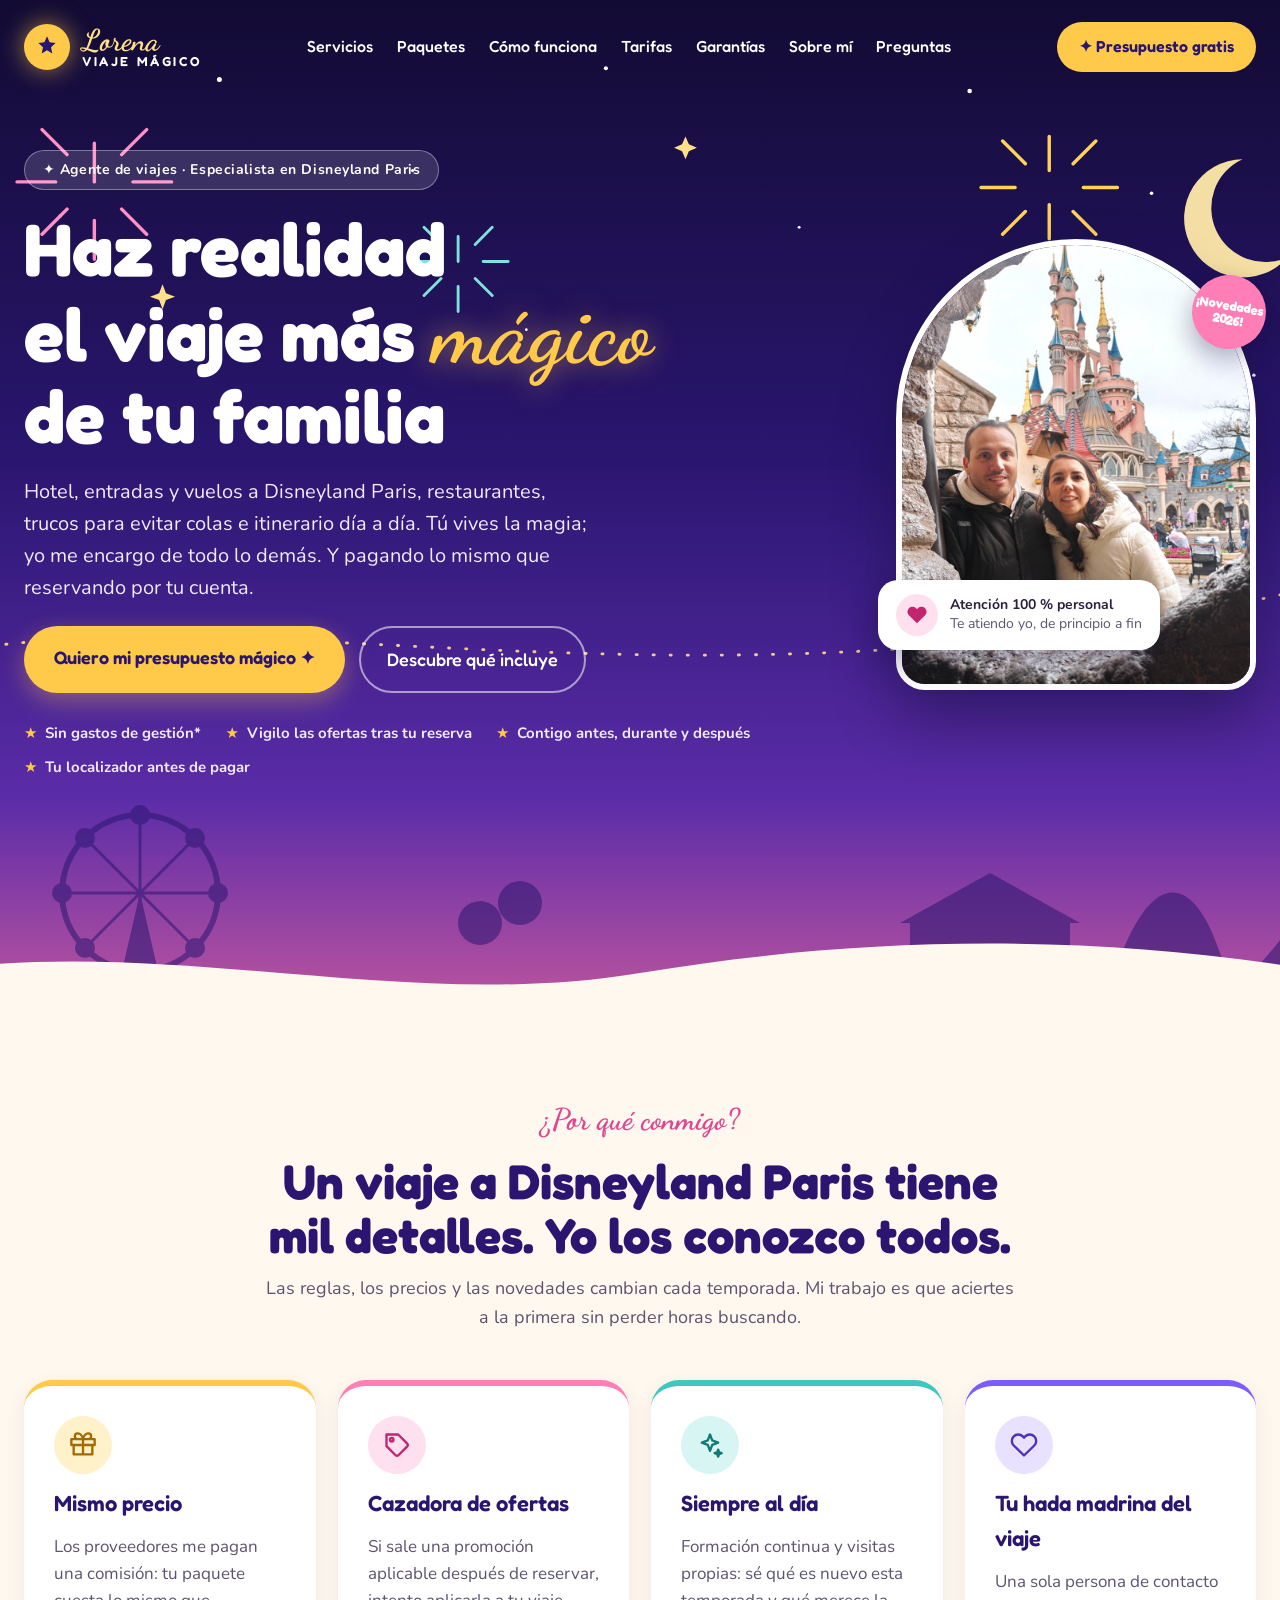
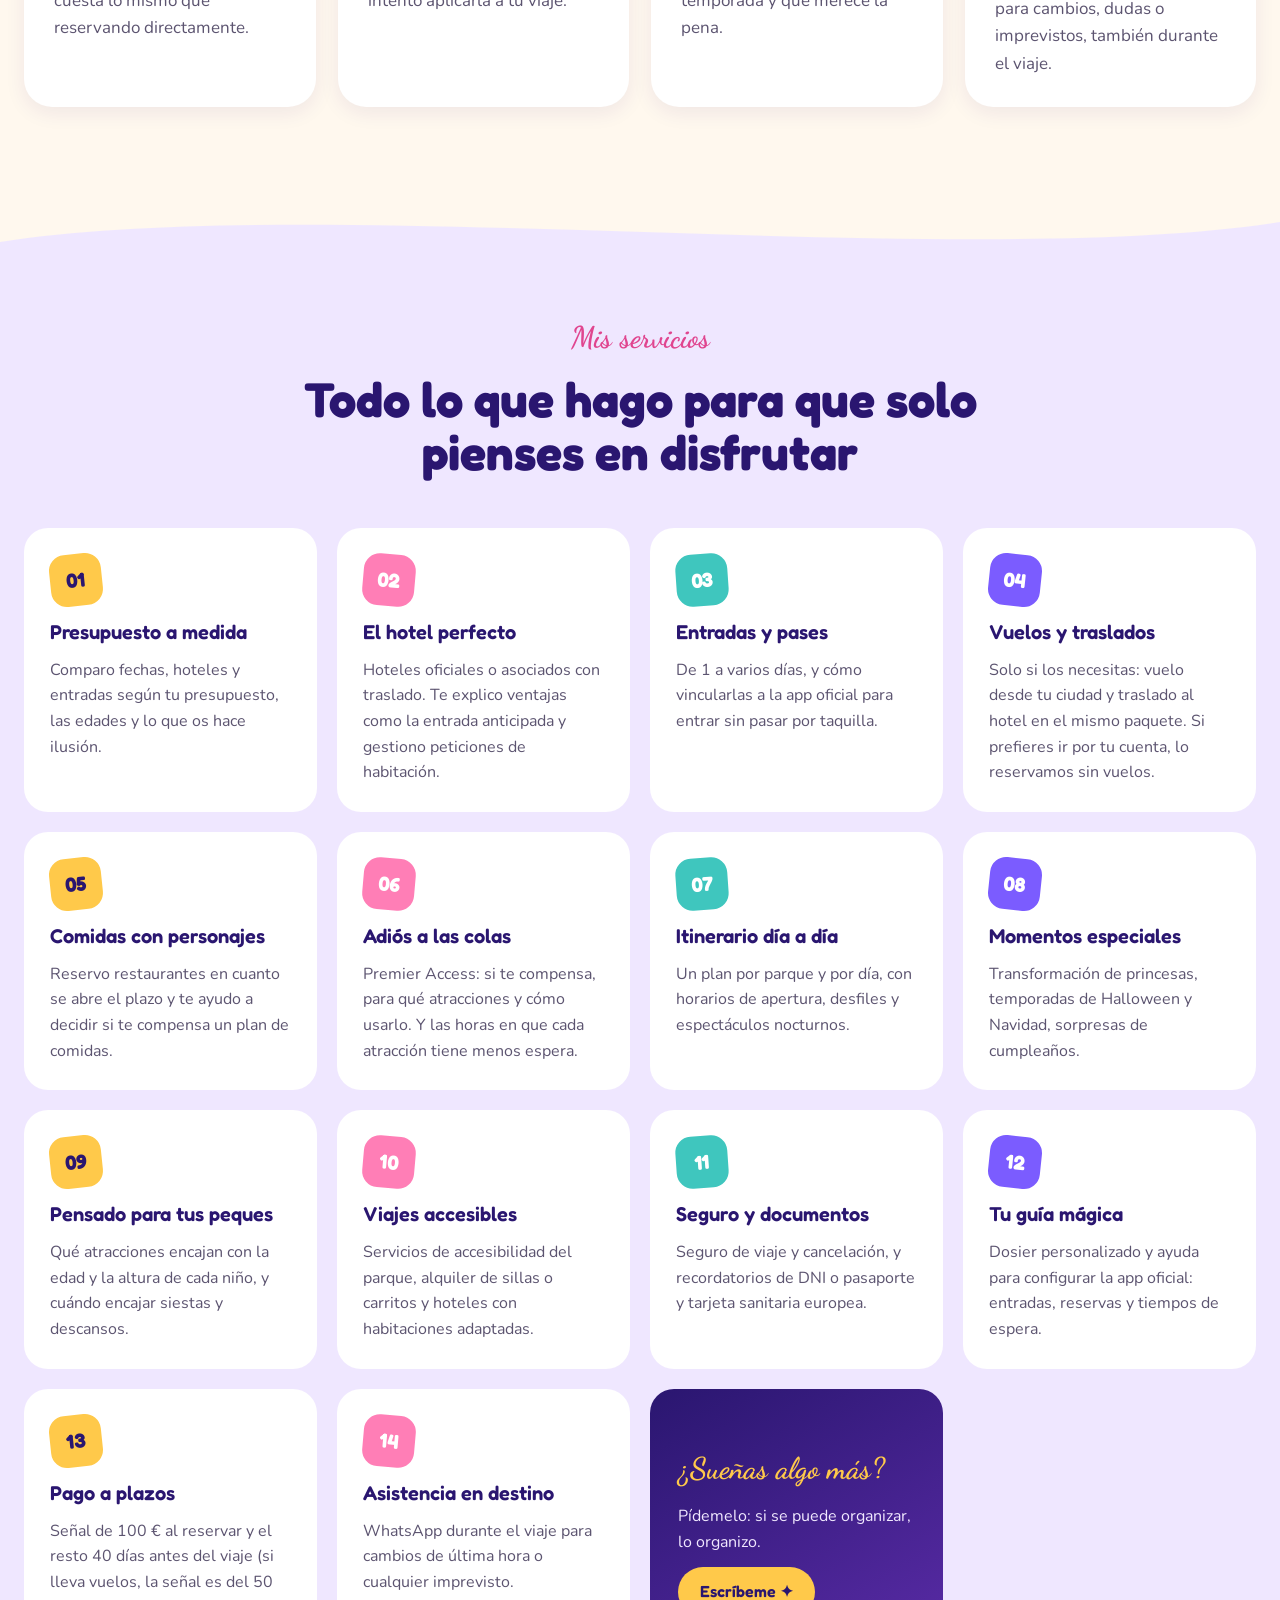
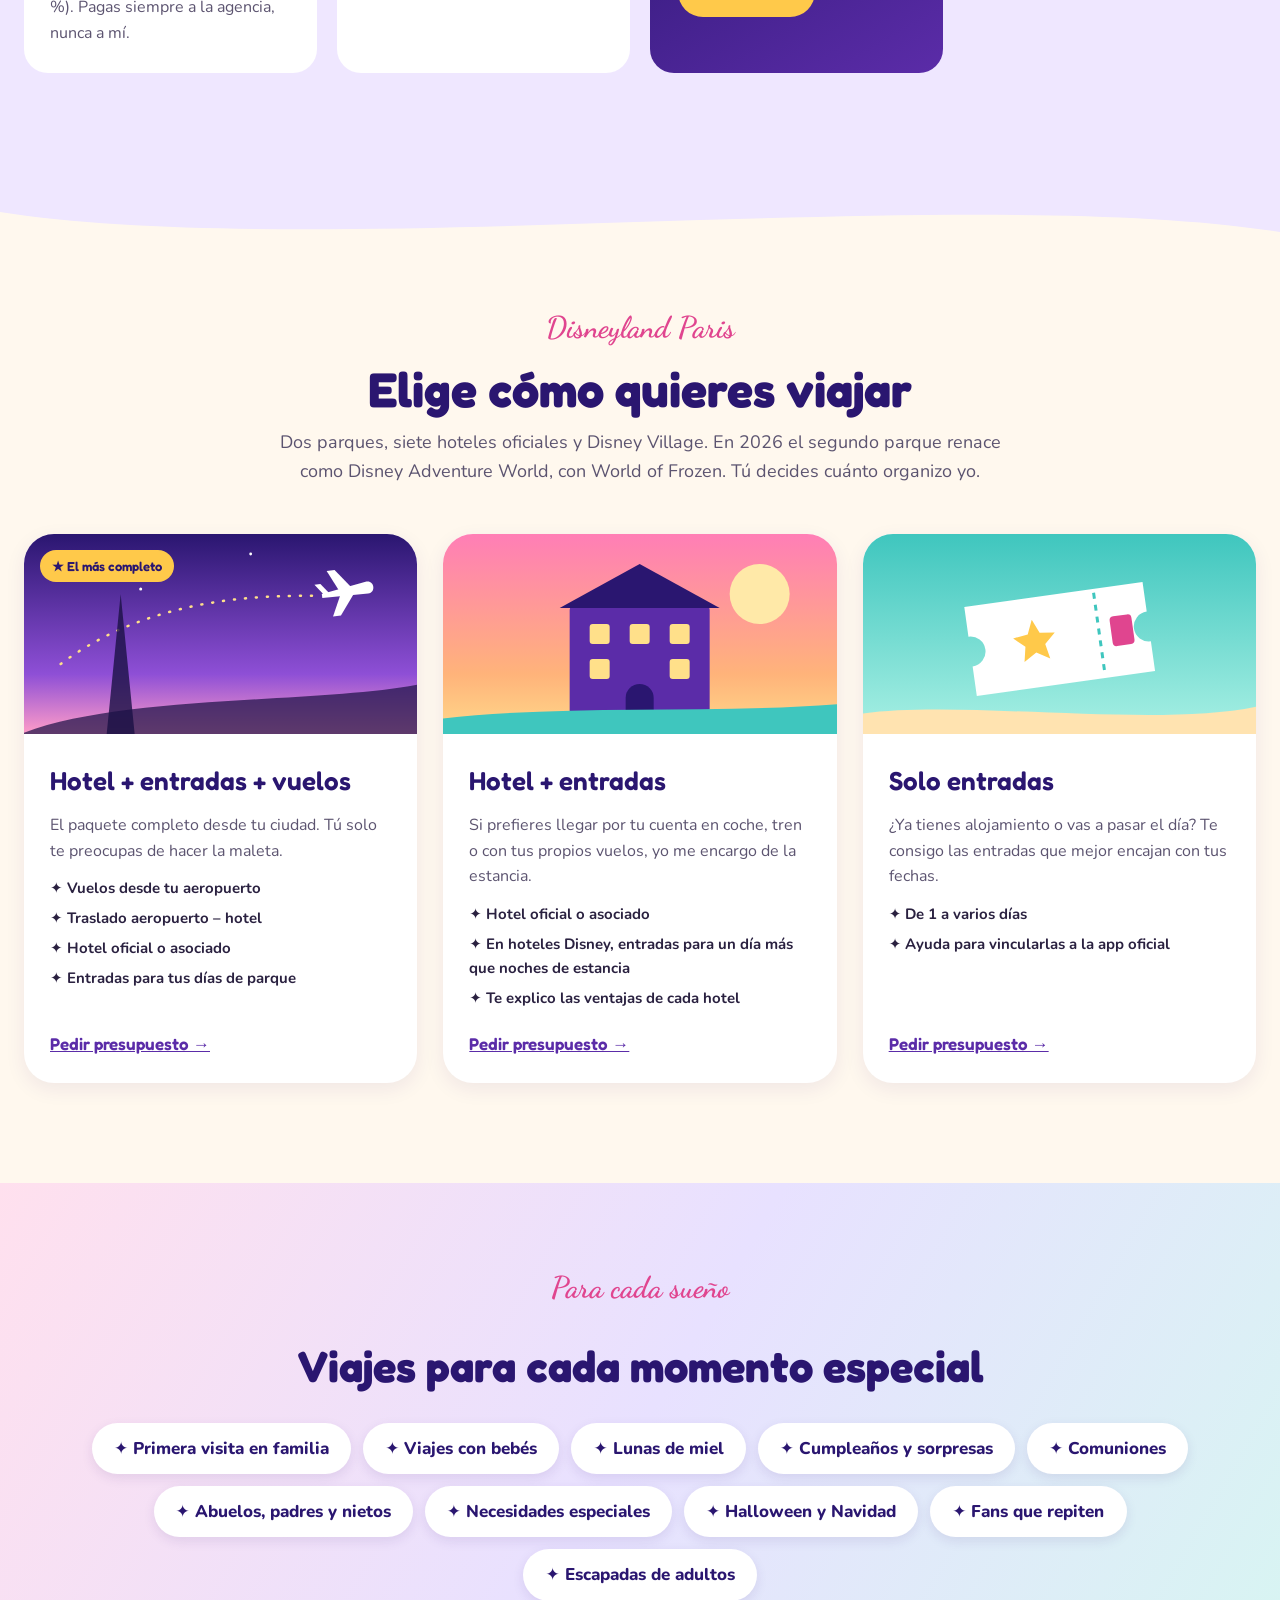
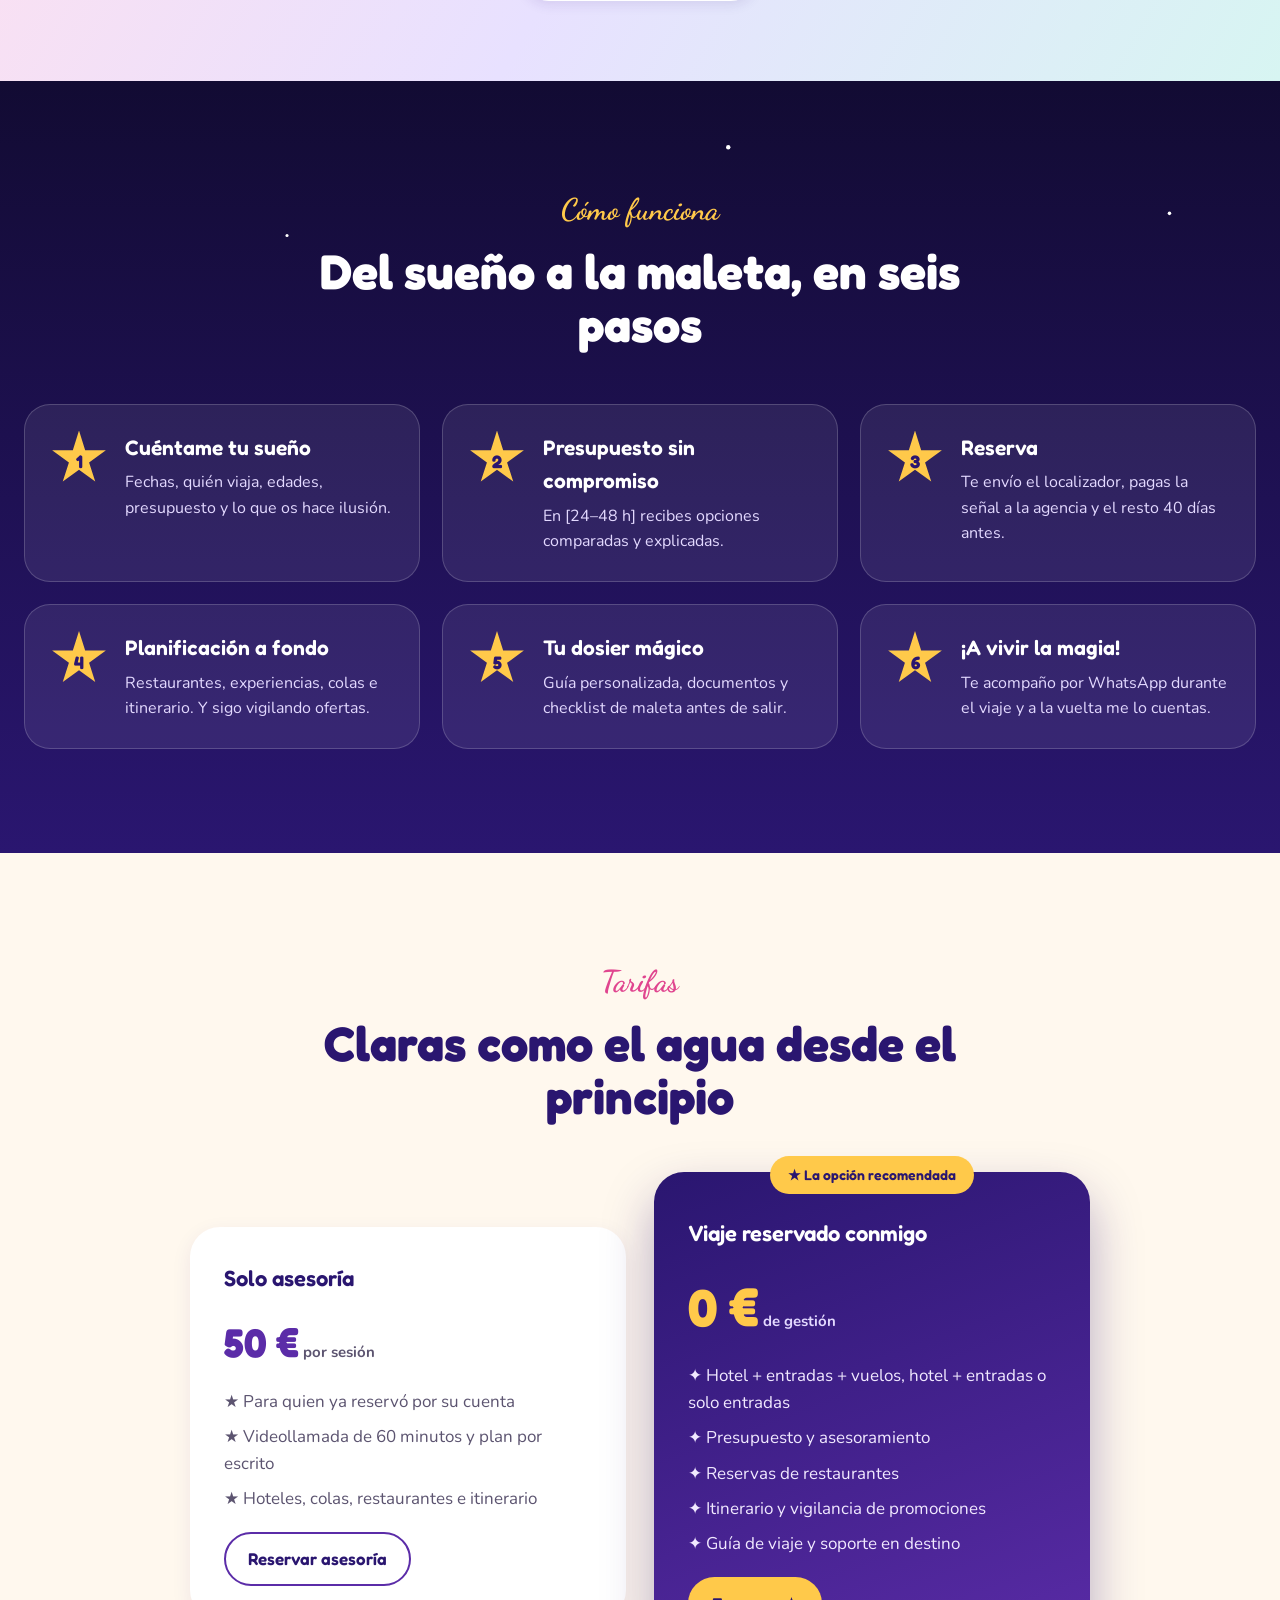
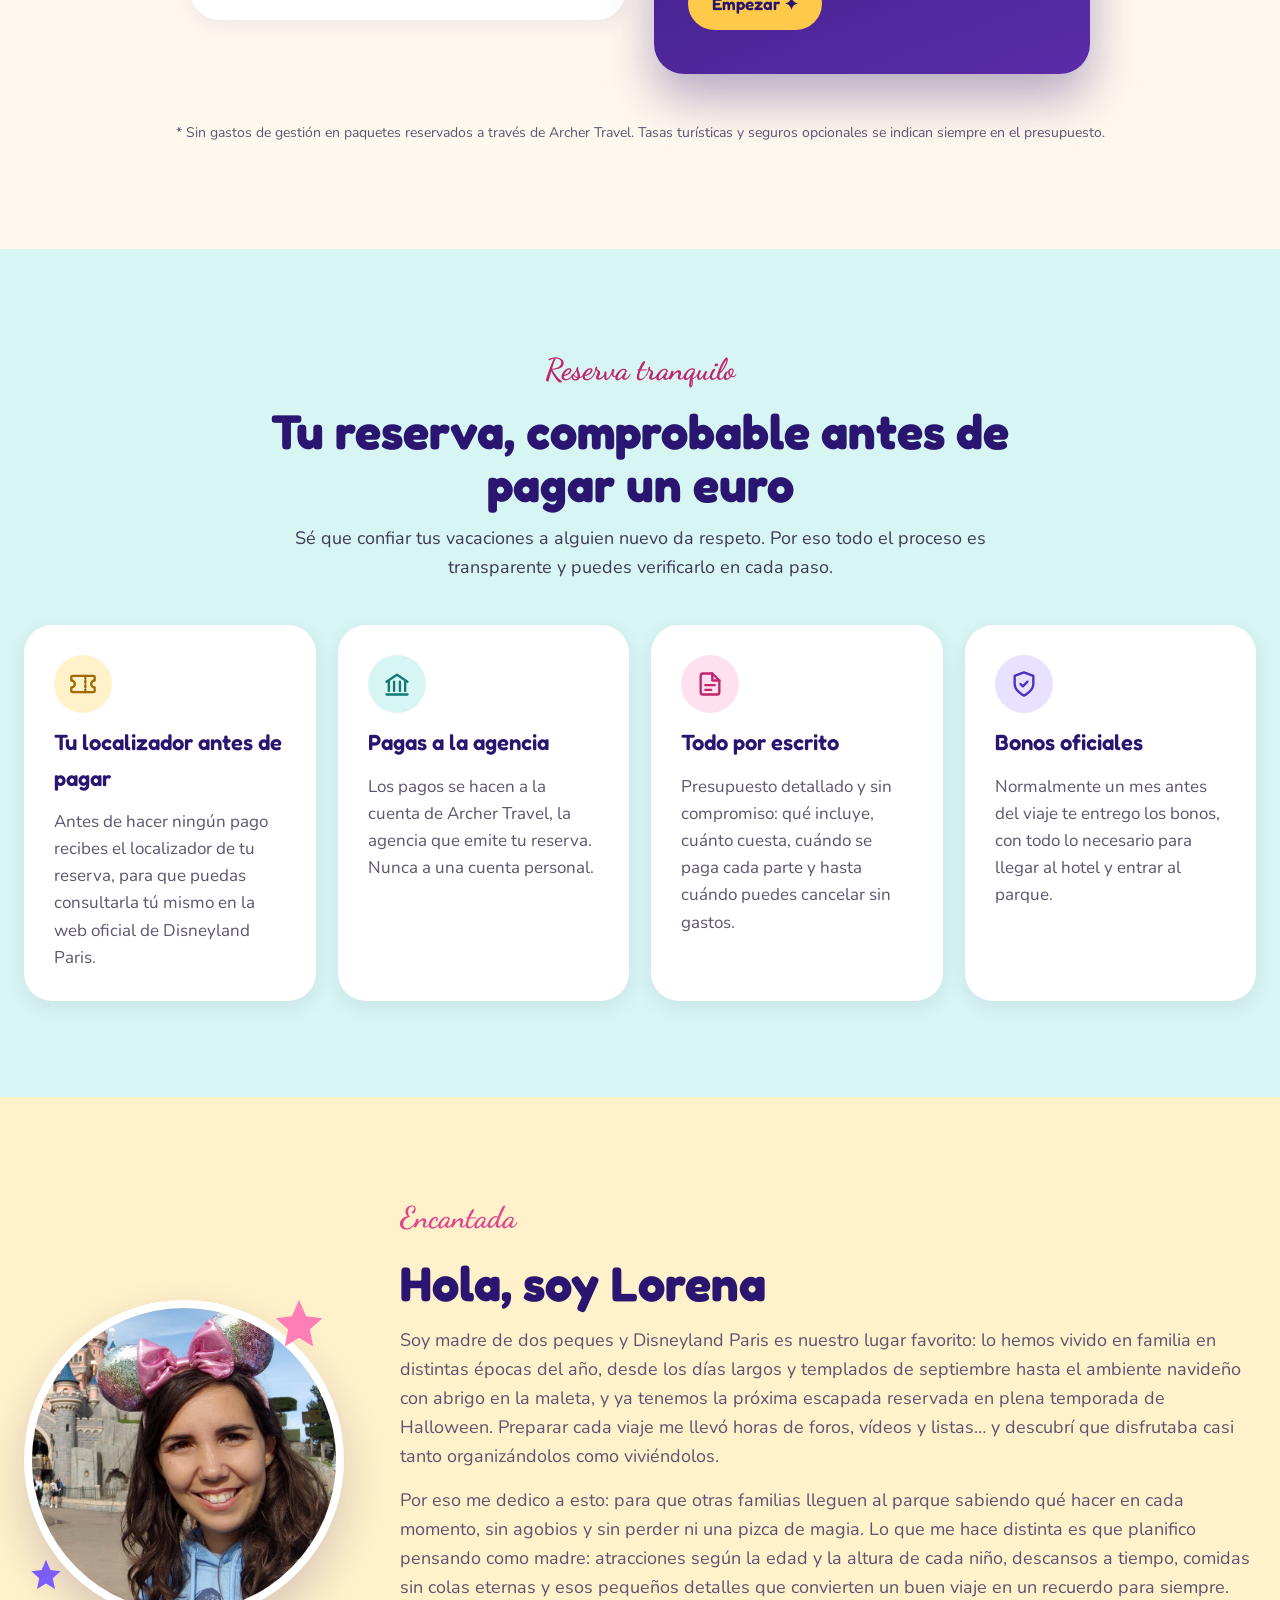
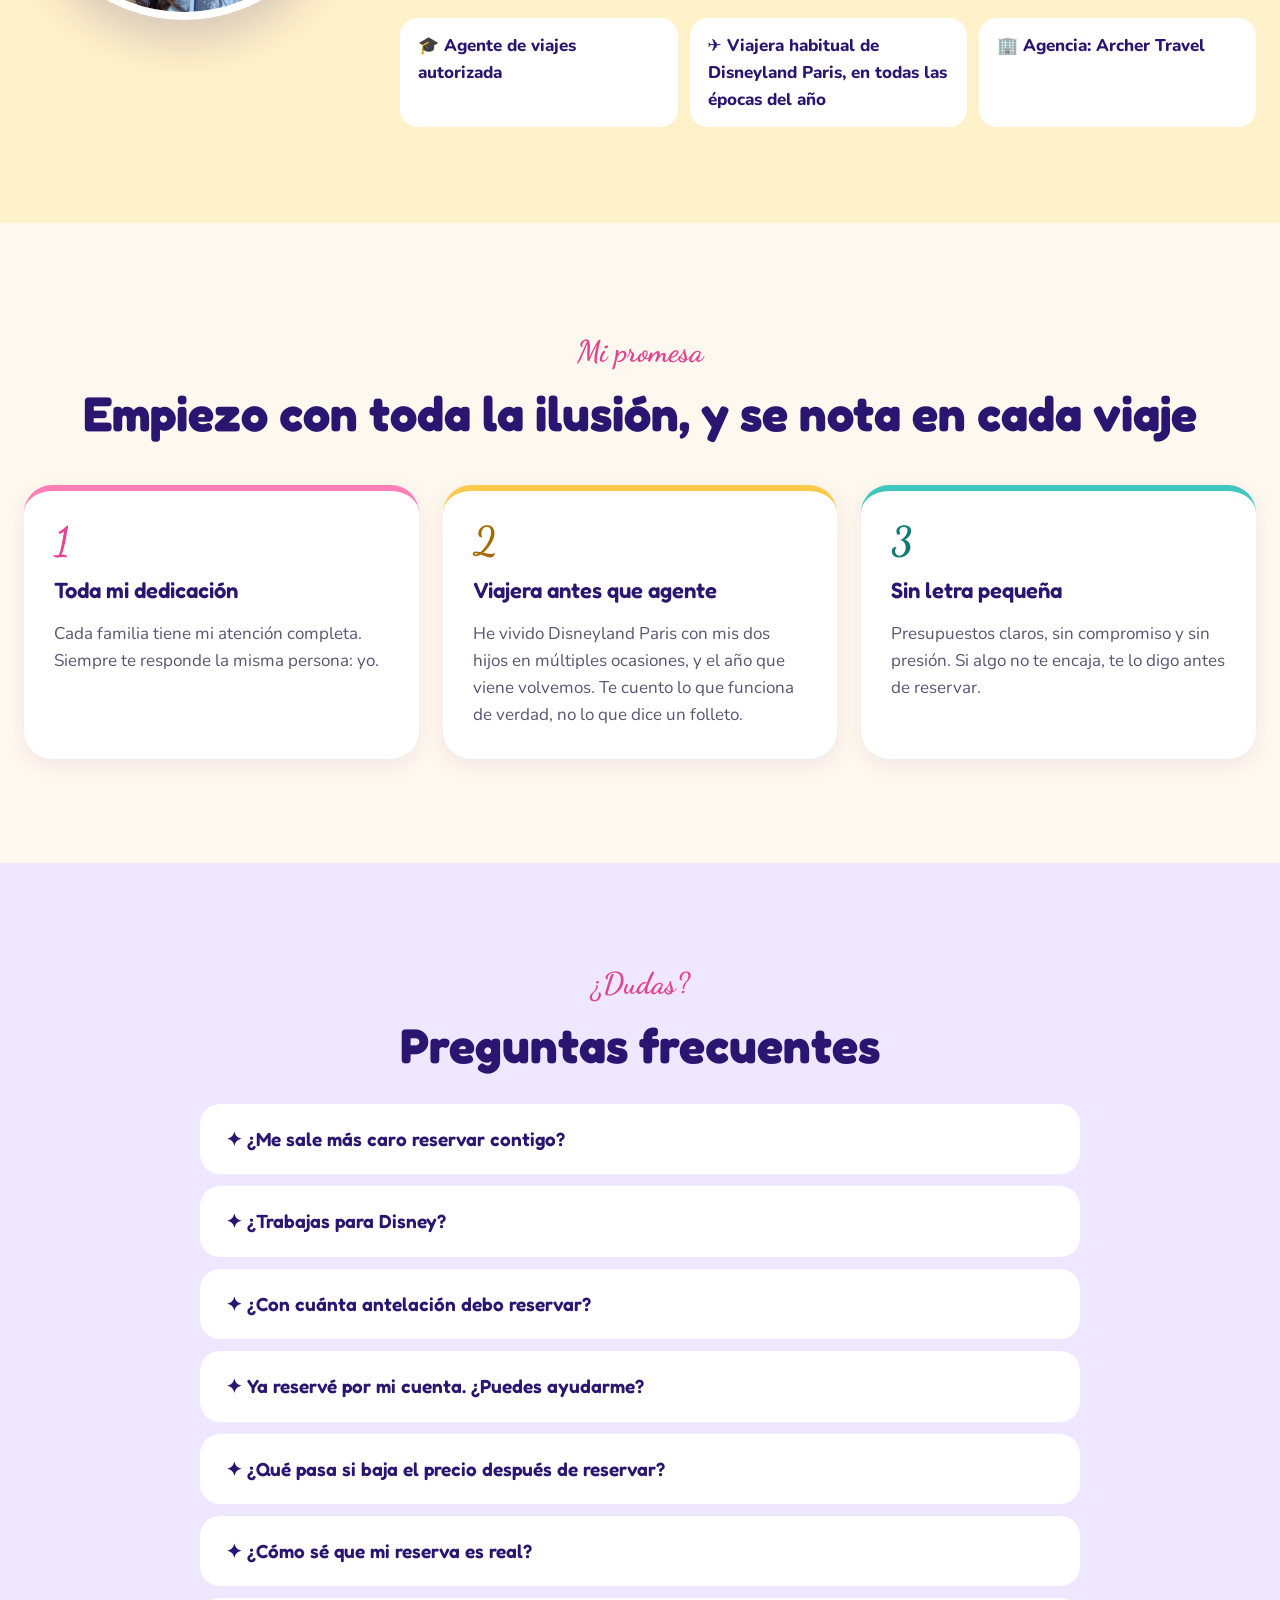
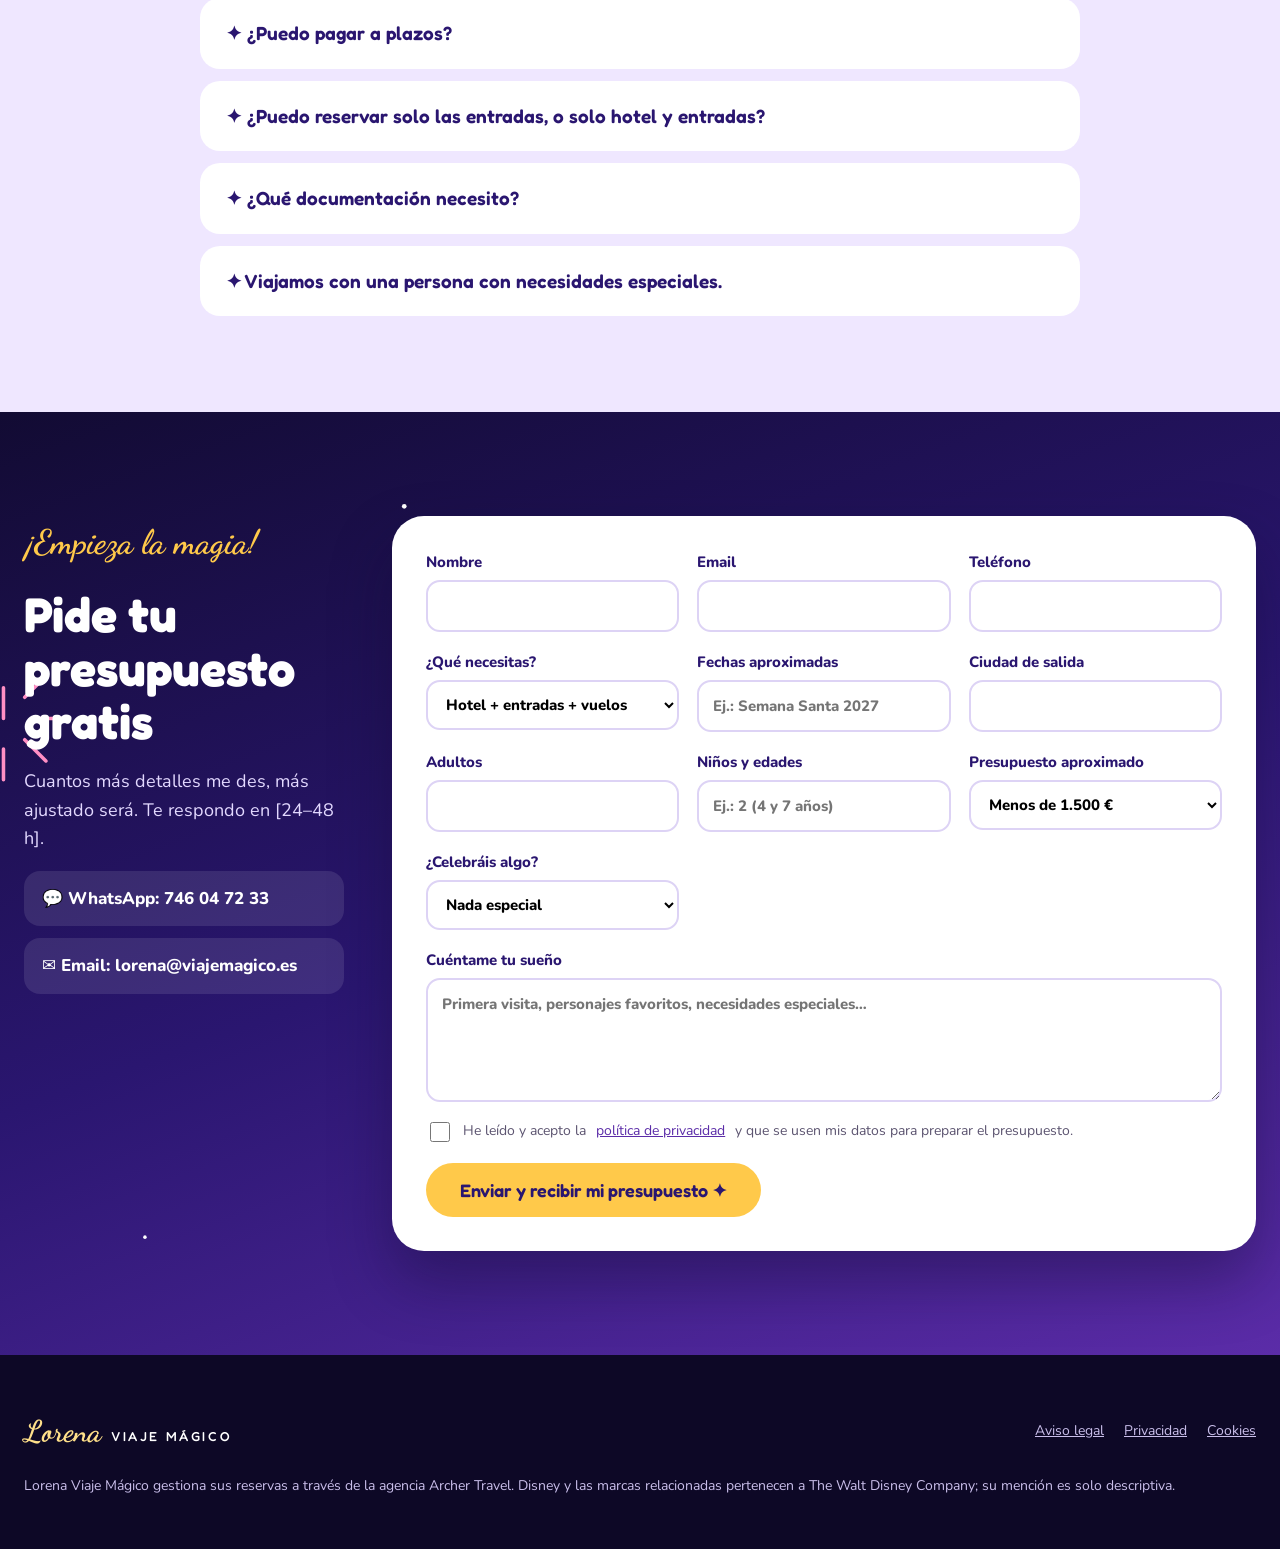
==== commit e259cc66: "Update index.html" ====
--- a/index.html
+++ b/index.html
@@ -400,7 +400,7 @@
 </div>
 <div style="display: grid; grid-template-columns: repeat(auto-fit, minmax(300px, 1fr)); gap: 24px">
 <div class="lift" style="background: #FFFFFF; border-radius: 28px; padding: 30px; display: flex; flex-direction: column; gap: 12px; box-shadow: 0 6px 20px rgba(59,30,122,.08); border-top: 6px solid #FF7EB6"><span style="font-family: 'Dancing Script', cursive; font-size: 40px; line-height: 1; color: #E0458F">1</span><h3 style="margin: 0; font-family: Fredoka, sans-serif; font-size: 22px; font-weight: 600; color: #2A1670">Toda mi dedicación</h3><p style="margin: 0; color: #5C5470">Cada familia tiene mi atención completa. Siempre te responde la misma persona: yo.</p></div>
-<div class="lift" style="background: #FFFFFF; border-radius: 28px; padding: 30px; display: flex; flex-direction: column; gap: 12px; box-shadow: 0 6px 20px rgba(59,30,122,.08); border-top: 6px solid #FFC94A"><span style="font-family: 'Dancing Script', cursive; font-size: 40px; line-height: 1; color: #A36A00">2</span><h3 style="margin: 0; font-family: Fredoka, sans-serif; font-size: 22px; font-weight: 600; color: #2A1670">Viajera antes que agente</h3><p style="margin: 0; color: #5C5470">He vivido Disneyland Paris con mis dos hijos en MÚLTIPLES OCASIONES, y en el año que viene volvemos. Te cuento lo que funciona de verdad, no lo que dice un folleto.</p></div>
+<div class="lift" style="background: #FFFFFF; border-radius: 28px; padding: 30px; display: flex; flex-direction: column; gap: 12px; box-shadow: 0 6px 20px rgba(59,30,122,.08); border-top: 6px solid #FFC94A"><span style="font-family: 'Dancing Script', cursive; font-size: 40px; line-height: 1; color: #A36A00">2</span><h3 style="margin: 0; font-family: Fredoka, sans-serif; font-size: 22px; font-weight: 600; color: #2A1670">Viajera antes que agente</h3><p style="margin: 0; color: #5C5470">He vivido Disneyland Paris con mis dos hijos en múltiples ocasiones, y el año que viene volvemos. Te cuento lo que funciona de verdad, no lo que dice un folleto.</p></div>
 <div class="lift" style="background: #FFFFFF; border-radius: 28px; padding: 30px; display: flex; flex-direction: column; gap: 12px; box-shadow: 0 6px 20px rgba(59,30,122,.08); border-top: 6px solid #3FC6BE"><span style="font-family: 'Dancing Script', cursive; font-size: 40px; line-height: 1; color: #137A73">3</span><h3 style="margin: 0; font-family: Fredoka, sans-serif; font-size: 22px; font-weight: 600; color: #2A1670">Sin letra pequeña</h3><p style="margin: 0; color: #5C5470">Presupuestos claros, sin compromiso y sin presión. Si algo no te encaja, te lo digo antes de reservar.</p></div>
 </div>
 </div>
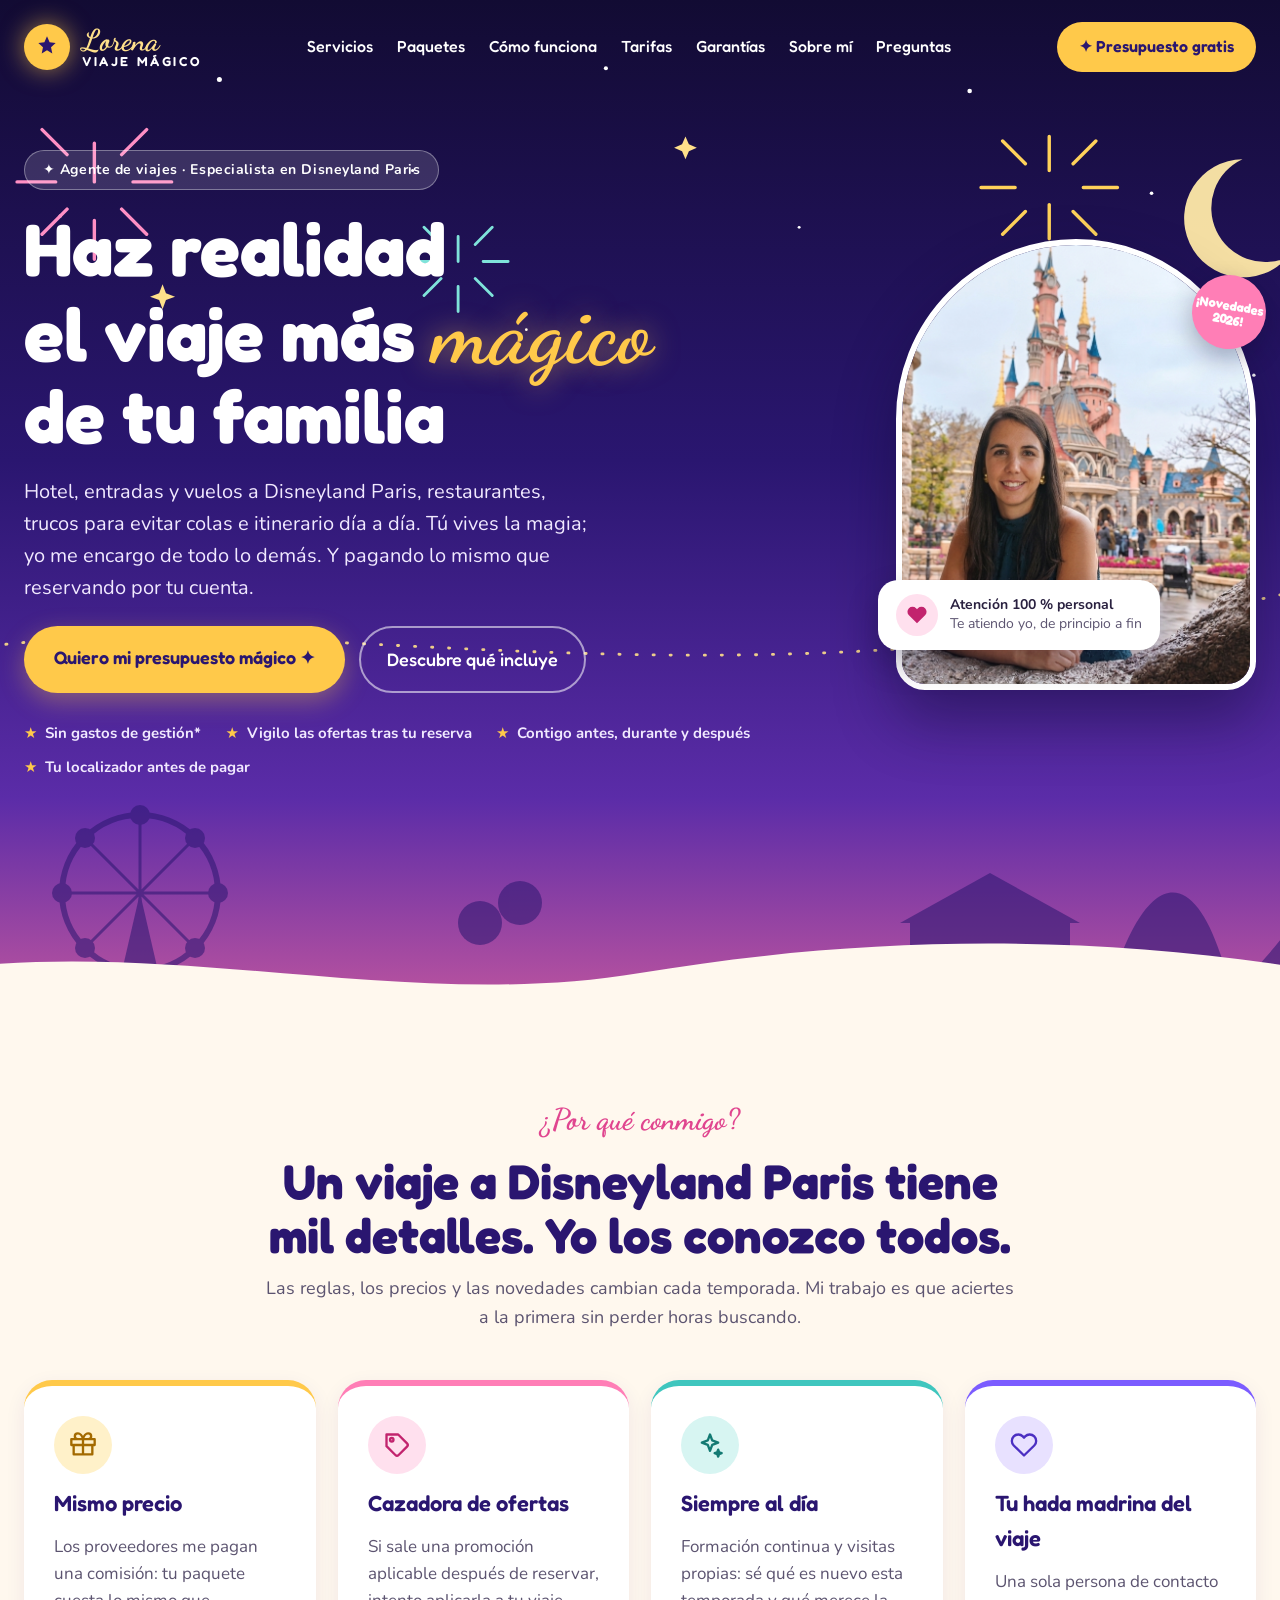
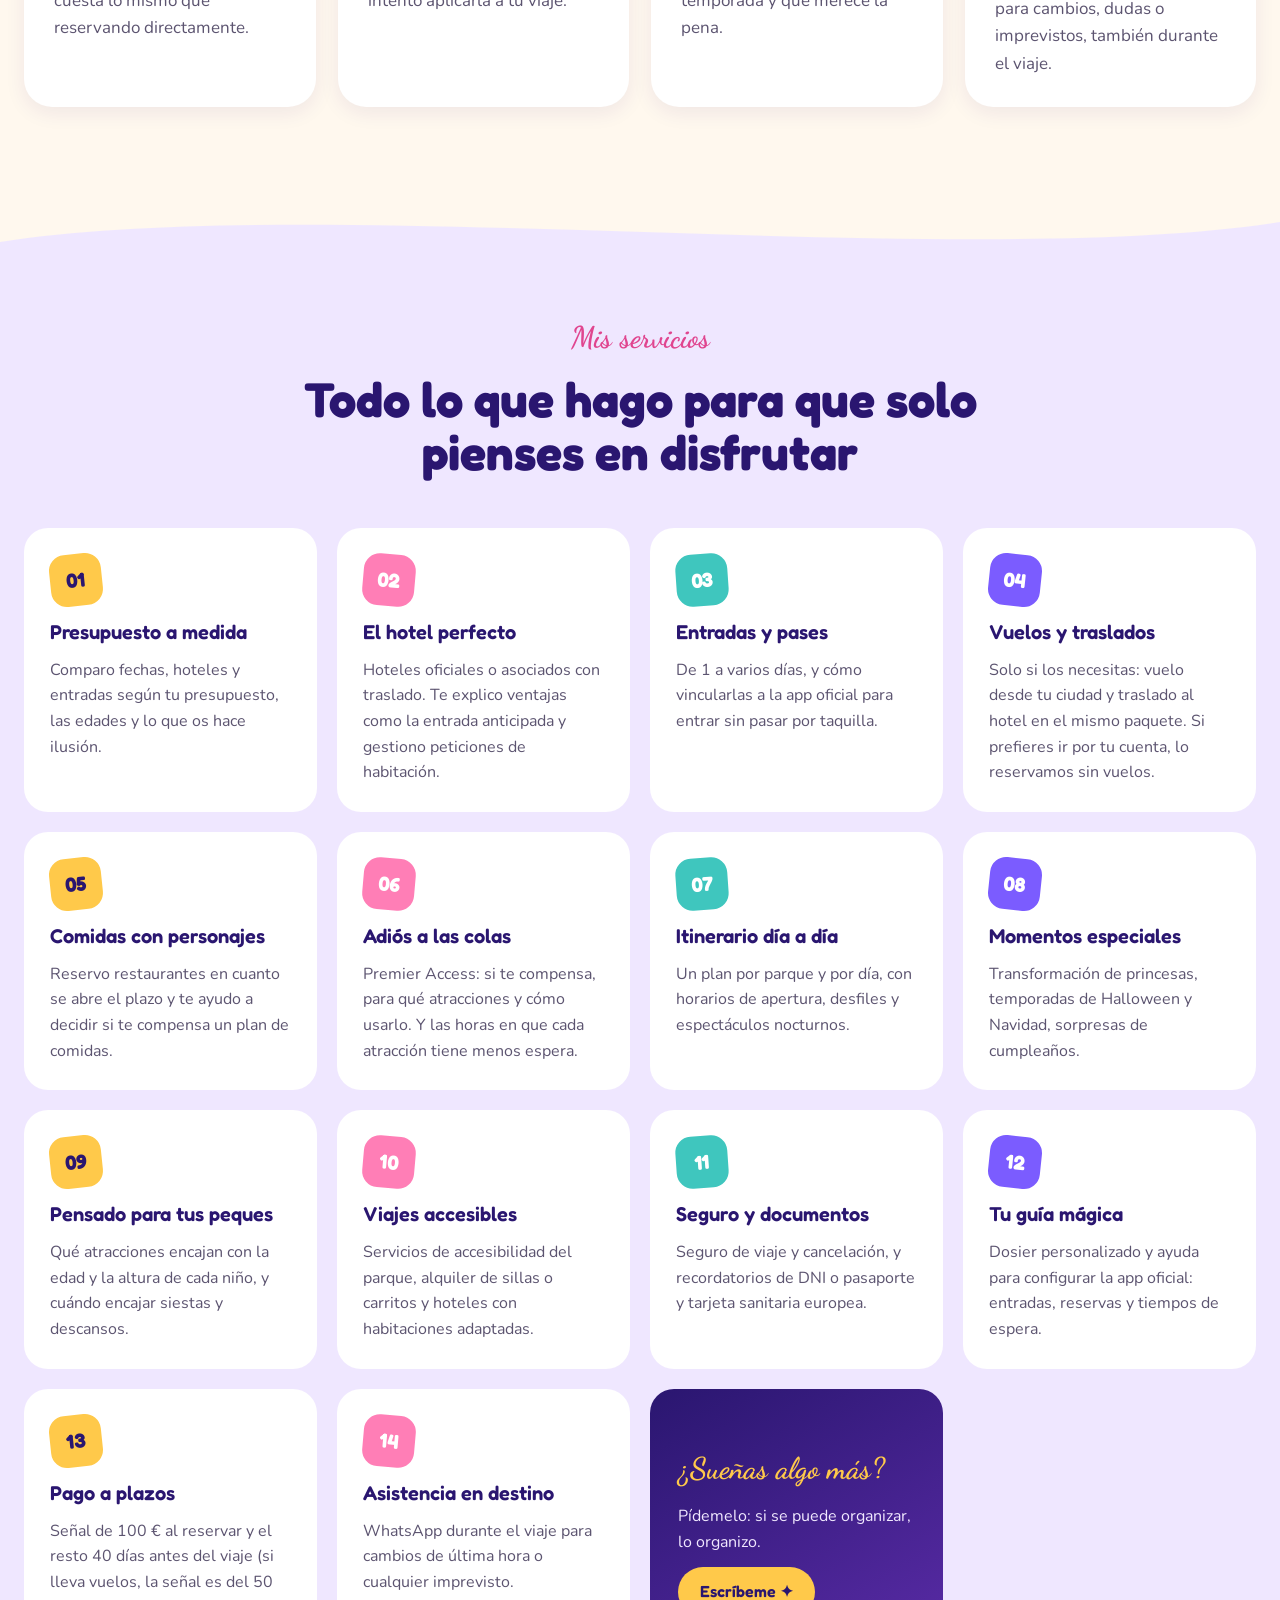
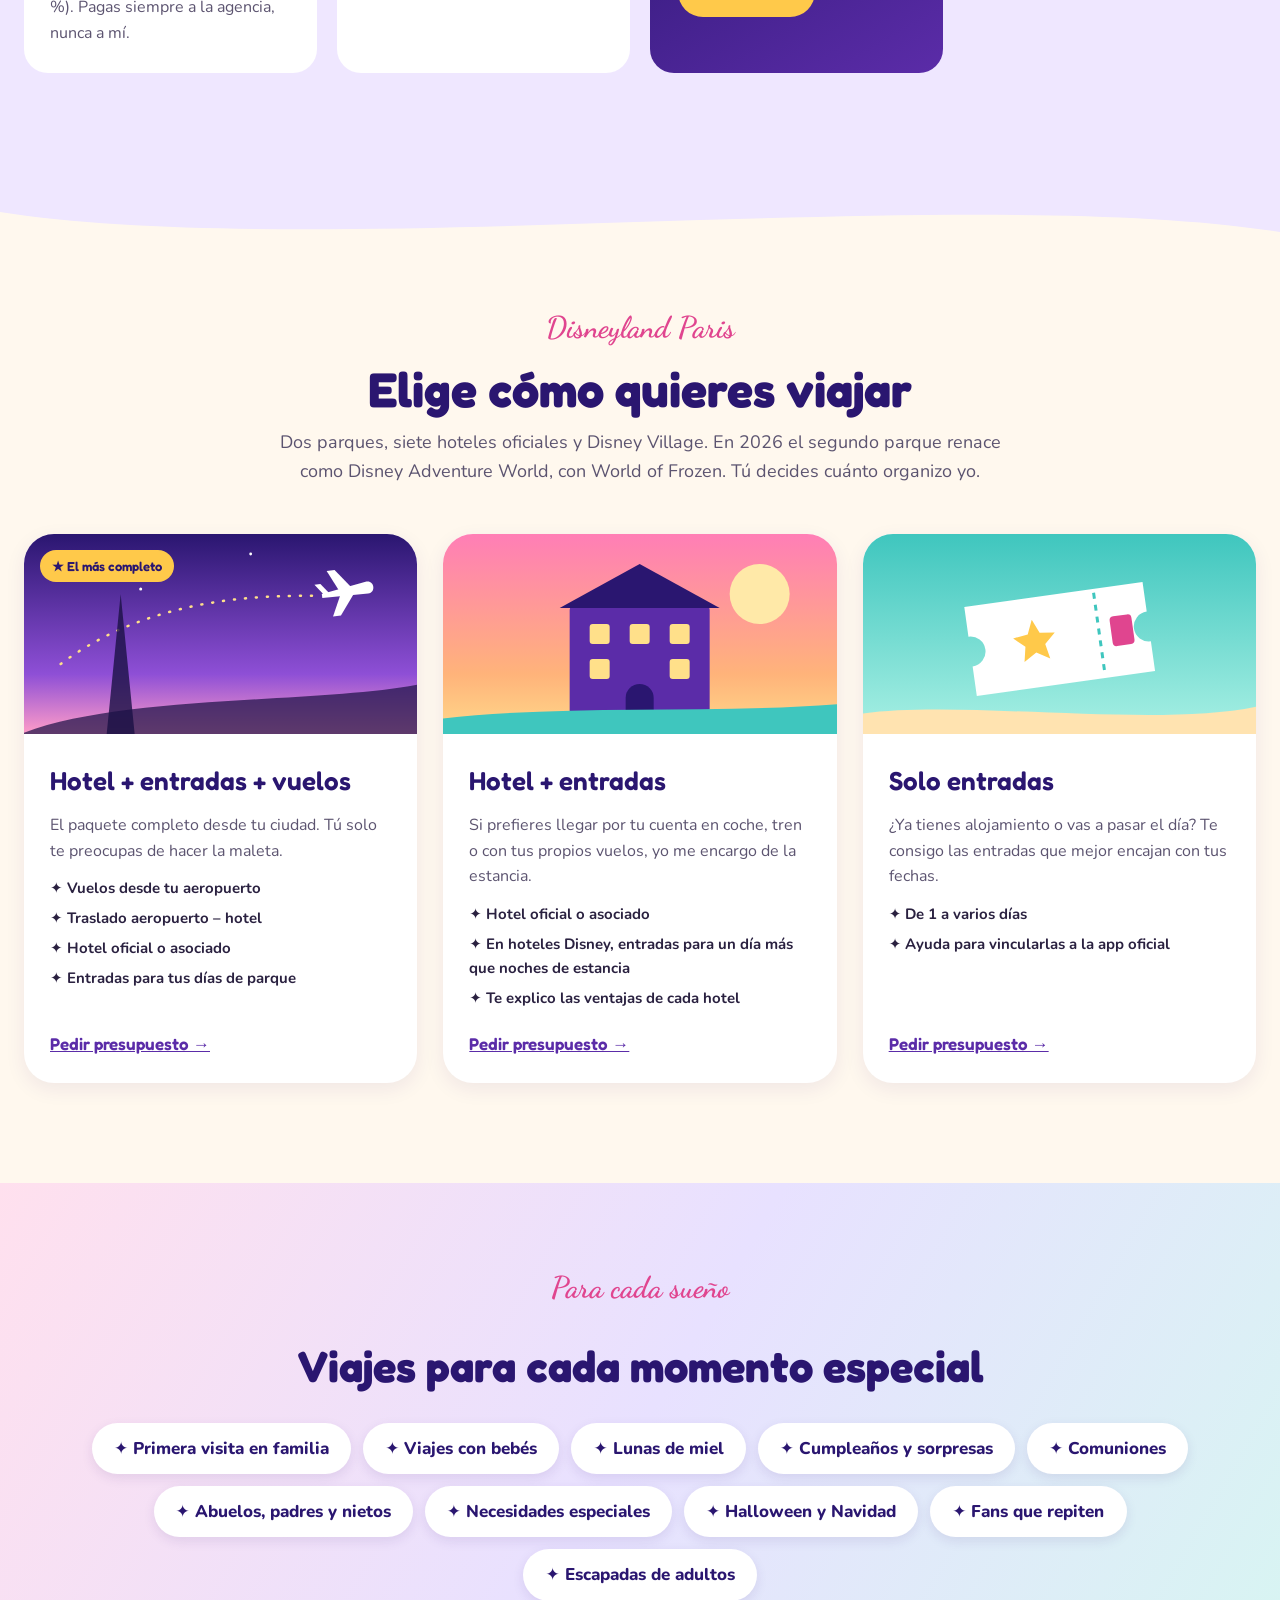
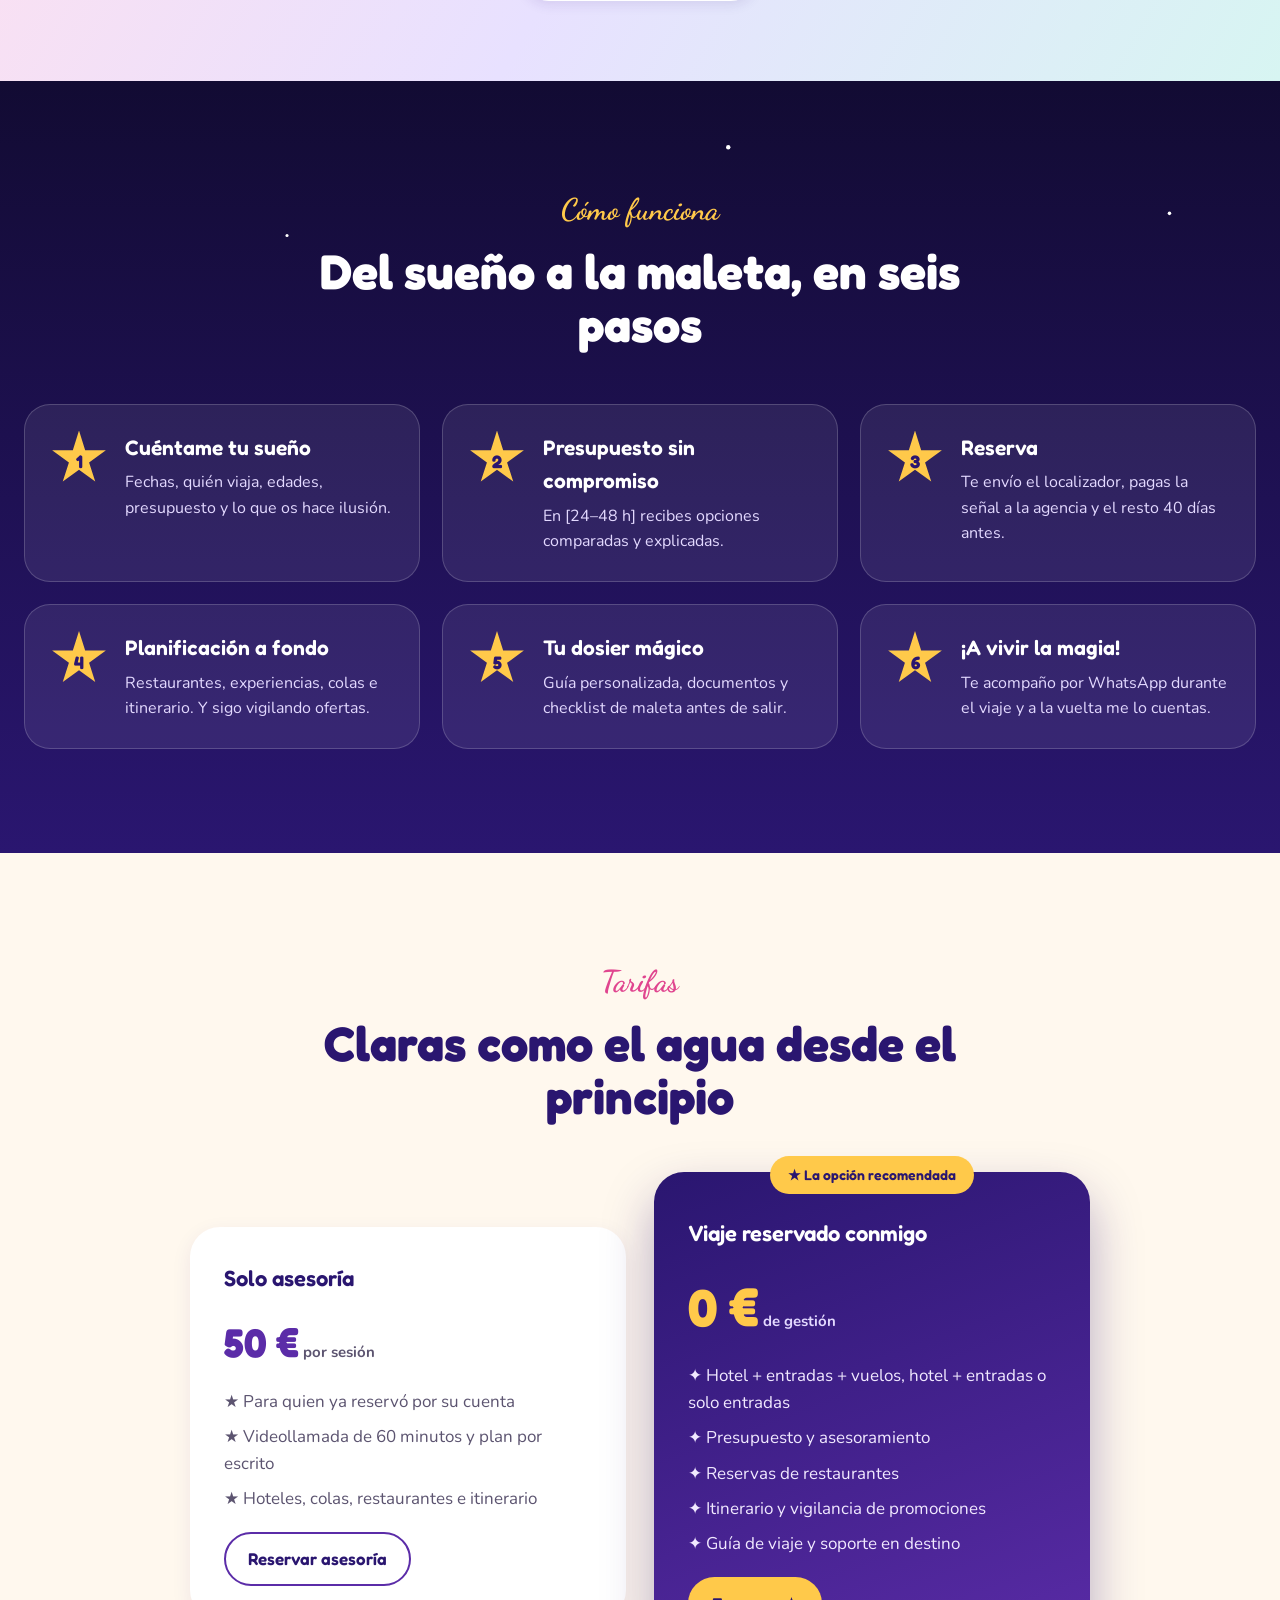
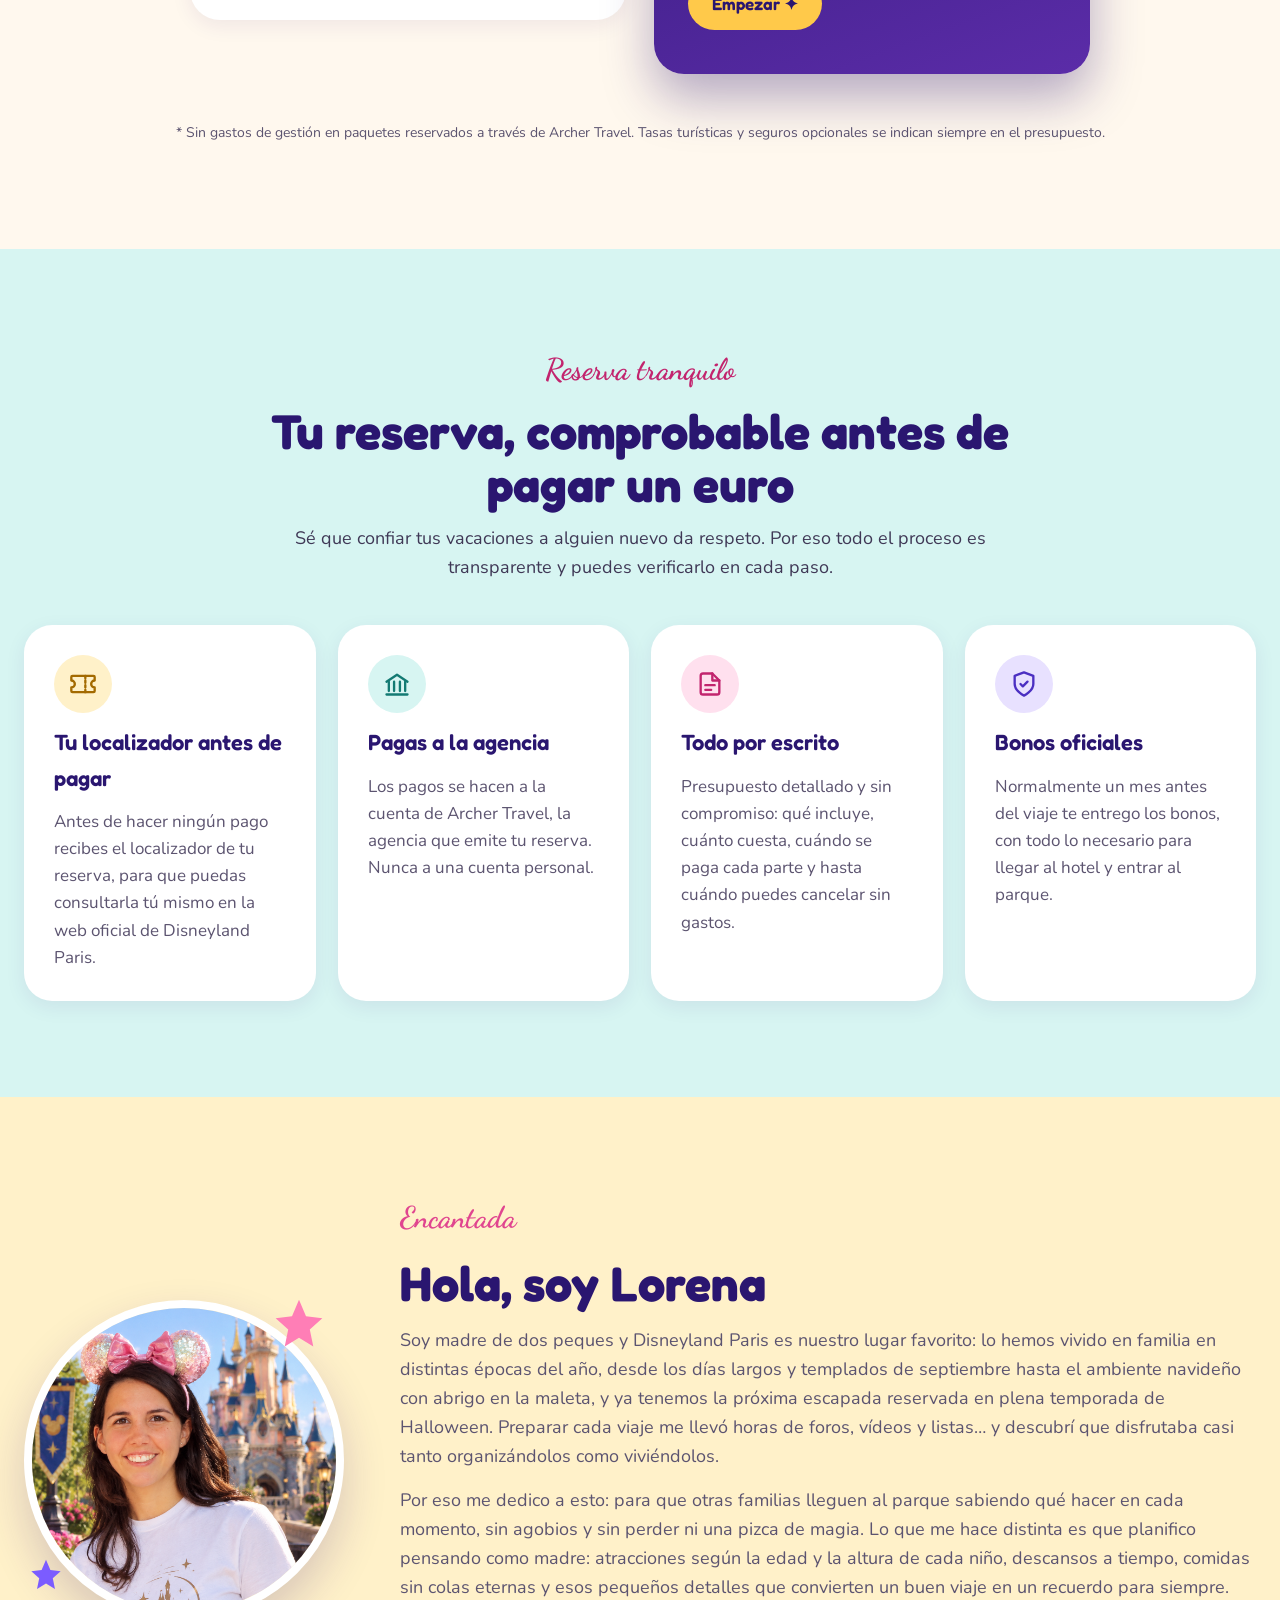
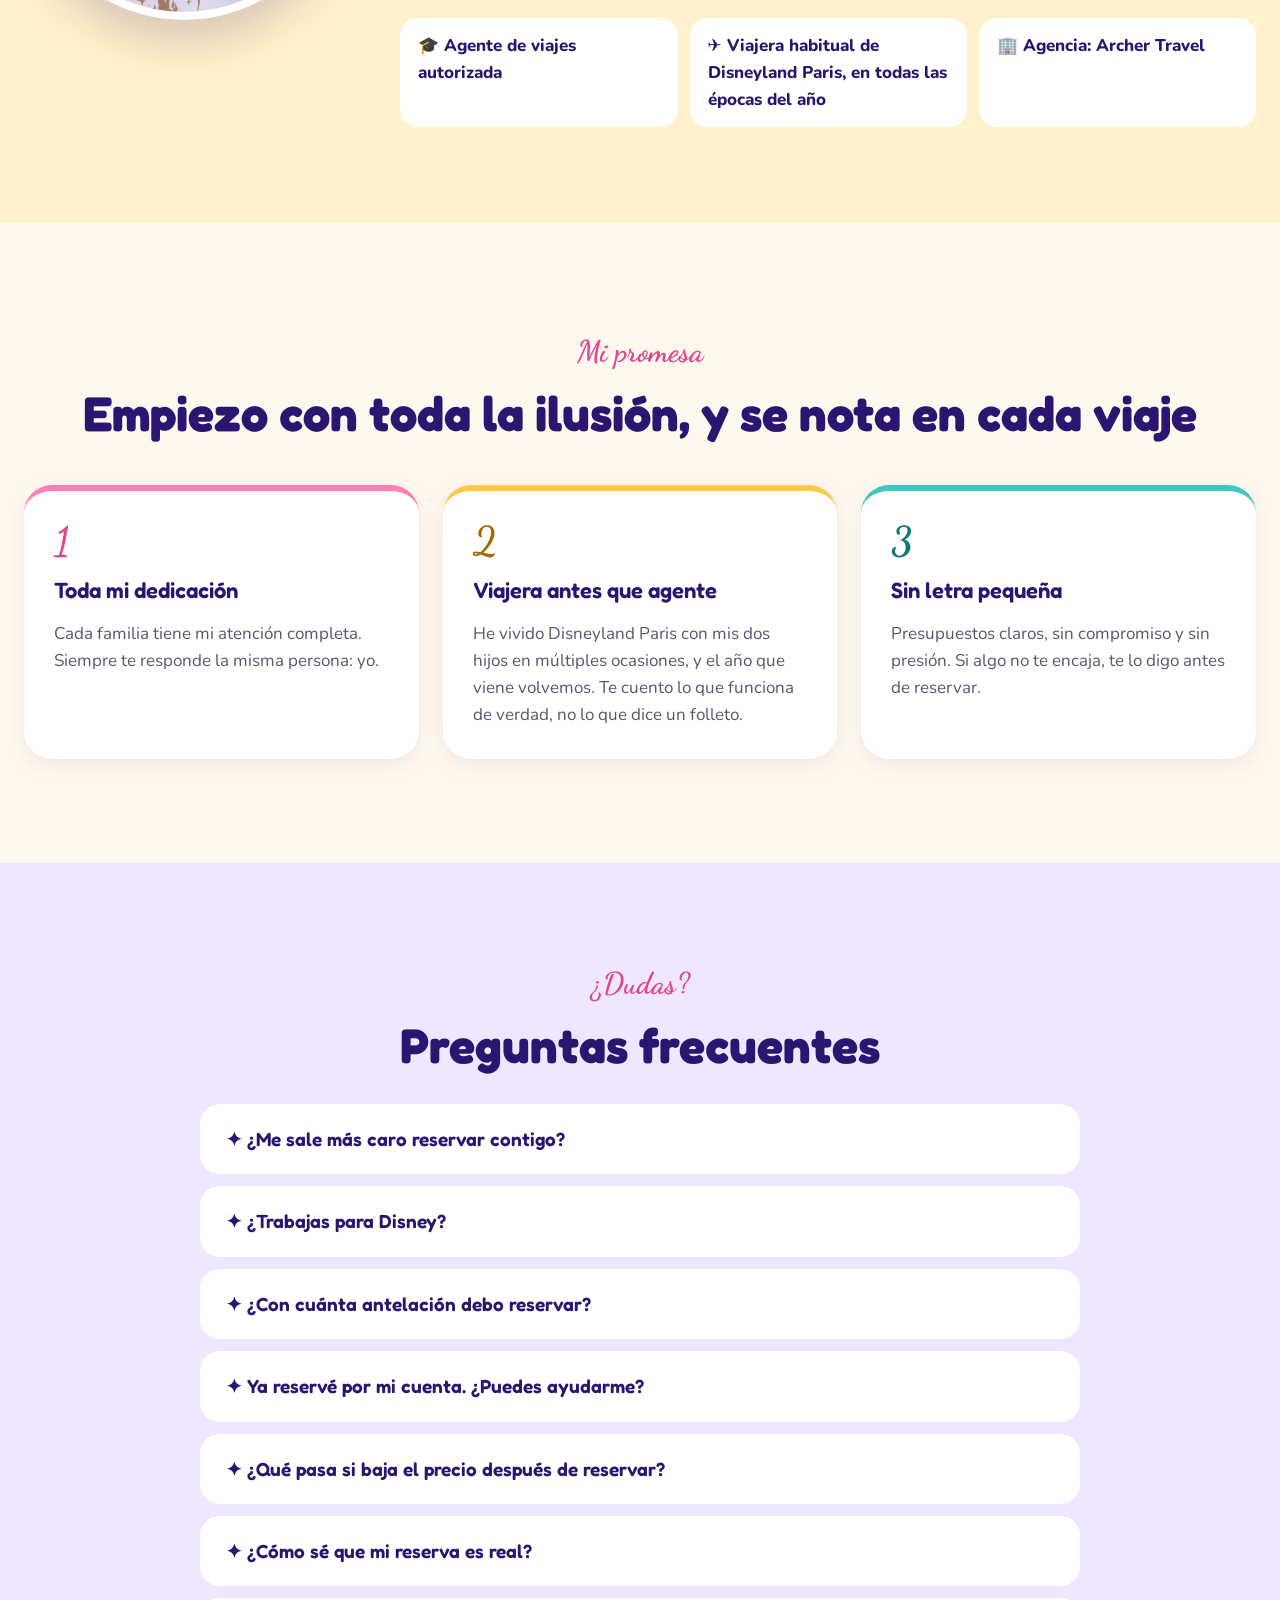
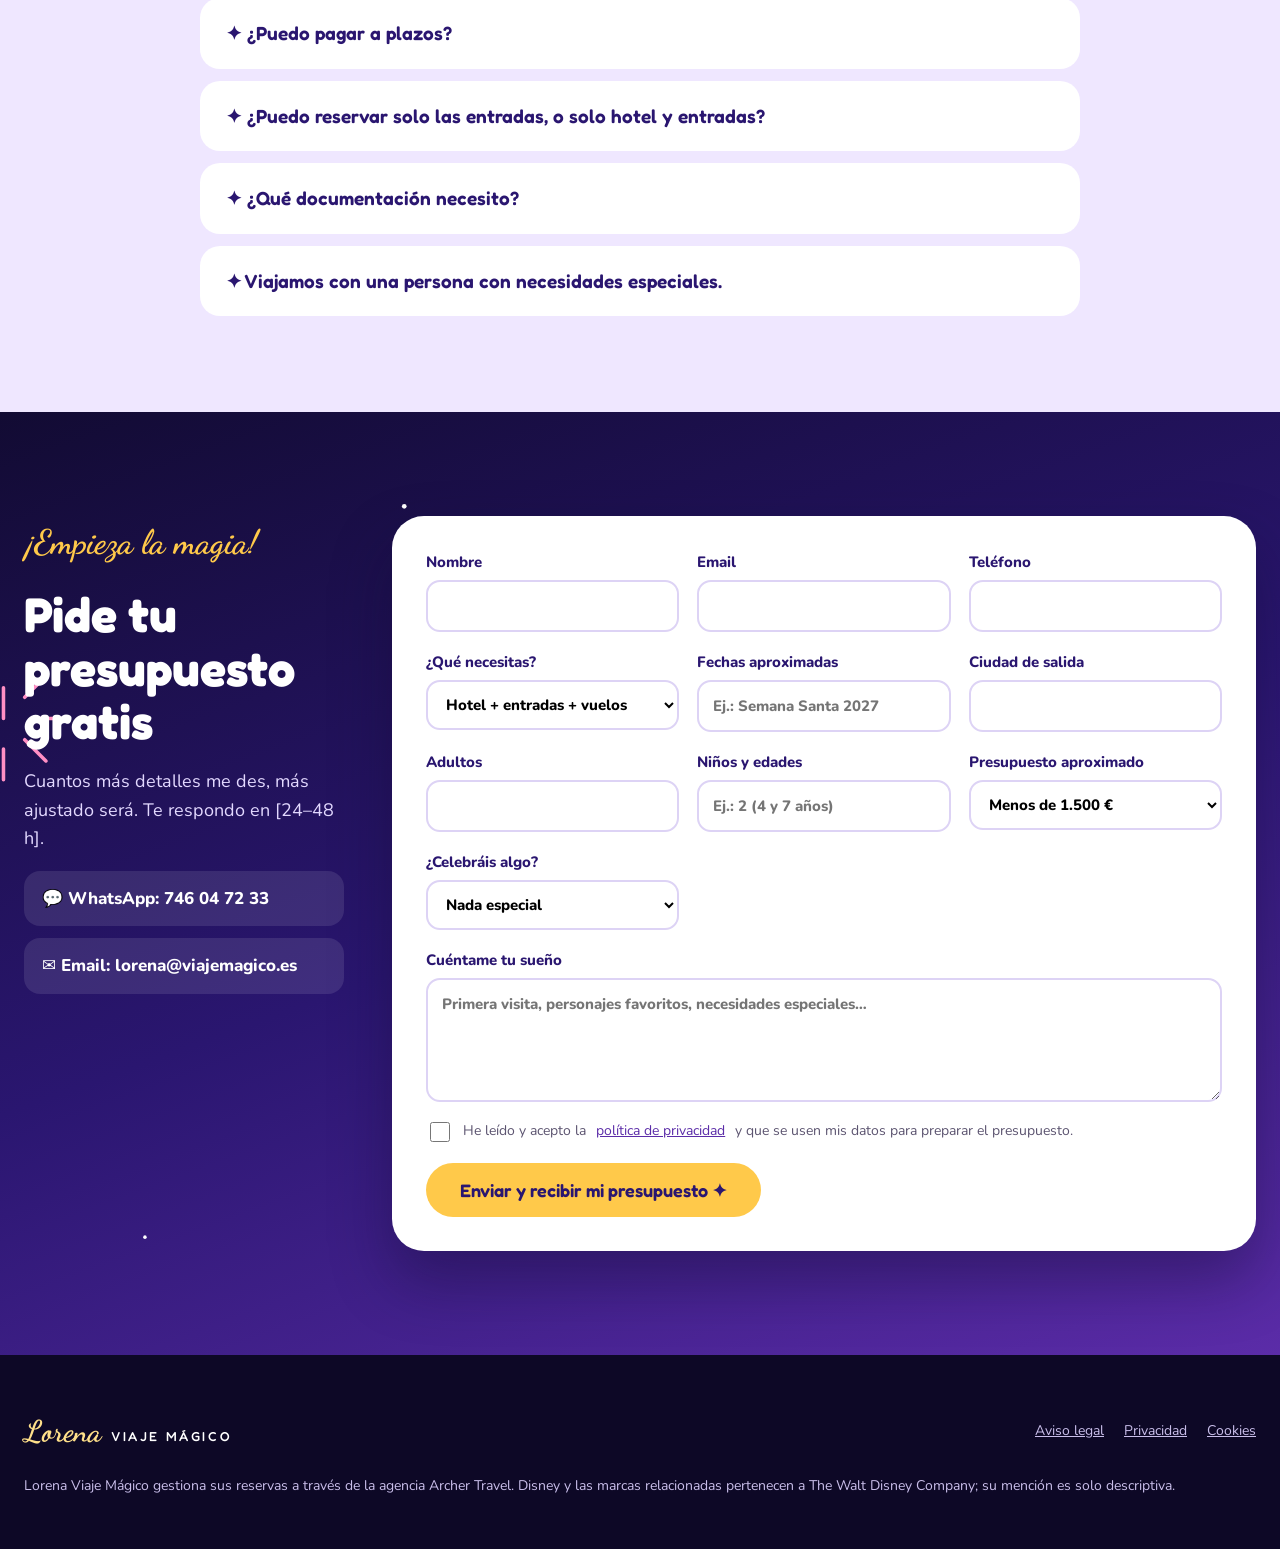
==== commit ab0b1599: "Update index.html" ====
--- a/index.html
+++ b/index.html
@@ -3,9 +3,187 @@
 <head>
 <meta charset="utf-8">
 <meta name="viewport" content="width=device-width, initial-scale=1">
-<title>Lorena Viaje Mágico · Agente de viajes especialista en Disneyland Paris</title>
+<title>Agente de viajes Disneyland Paris · Lorena Viaje Mágico</title>
 <link rel="canonical" href="https://viajemagico.es/">
-<meta name="description" content="Agente de viajes especializada en Disneyland Paris. Paquetes de hotel, entradas y vuelos, solo hotel y entradas o solo entradas. Presupuesto gratis y sin compromiso.">
+<meta name="description" content="Agente de viajes especialista en Disneyland Paris: hotel + entradas + vuelos, hotel + entradas o solo entradas. Presupuesto gratis y sin compromiso.">
+<meta name="robots" content="index, follow, max-image-preview:large">
+<meta name="author" content="Lorena Vicent Ferrando">
+<meta name="theme-color" content="#2A1670">
+<link rel="alternate" type="text/plain" href="https://viajemagico.es/llms.txt" title="Resumen para asistentes de IA">
+<!-- Vista previa al compartir (WhatsApp, Facebook, Instagram, X...) -->
+<meta property="og:type" content="website">
+<meta property="og:locale" content="es_ES">
+<meta property="og:site_name" content="Lorena Viaje Mágico">
+<meta property="og:title" content="Lorena Viaje Mágico · Tu viaje a Disneyland Paris, sin preocupaciones">
+<meta property="og:description" content="Agente de viajes especialista en Disneyland Paris: hotel + entradas + vuelos, hotel + entradas o solo entradas. Presupuesto gratis y sin compromiso.">
+<meta property="og:url" content="https://viajemagico.es/">
+<meta property="og:image" content="https://viajemagico.es/img/compartir.jpg">
+<meta property="og:image:width" content="1200">
+<meta property="og:image:height" content="630">
+<meta property="og:image:alt" content="Lorena, agente de viajes especialista en Disneyland Paris">
+<meta name="twitter:card" content="summary_large_image">
+<meta name="twitter:title" content="Lorena Viaje Mágico · Tu viaje a Disneyland Paris, sin preocupaciones">
+<meta name="twitter:description" content="Agente de viajes especialista en Disneyland Paris: hotel + entradas + vuelos, hotel + entradas o solo entradas. Presupuesto gratis y sin compromiso.">
+<meta name="twitter:image" content="https://viajemagico.es/img/compartir.jpg">
+<!-- Datos estructurados para Google y asistentes de IA -->
+<script type="application/ld+json">
+{
+ "@context": "https://schema.org",
+ "@type": "TravelAgency",
+ "@id": "https://viajemagico.es/#agencia",
+ "name": "Lorena Viaje Mágico",
+ "alternateName": "Viaje Mágico",
+ "url": "https://viajemagico.es/",
+ "logo": "https://viajemagico.es/img/favicon.svg",
+ "image": "https://viajemagico.es/img/compartir.jpg",
+ "description": "Agente de viajes especializada en Disneyland Paris. Organiza paquetes de hotel + entradas + vuelos, hotel + entradas o solo entradas, y asesoría para viajes ya reservados. Presupuesto gratis y sin compromiso.",
+ "telephone": "+34746047233",
+ "email": "lovifer@gmail.com",
+ "areaServed": {
+  "@type": "Country",
+  "name": "España"
+ },
+ "knowsAbout": [
+  "Disneyland Paris",
+  "Disney Adventure World",
+  "Hoteles de Disneyland Paris",
+  "Viajes en familia con niños",
+  "Premier Access"
+ ],
+ "knowsLanguage": "es",
+ "founder": {
+  "@type": "Person",
+  "name": "Lorena Vicent Ferrando",
+  "jobTitle": "Agente de viajes especialista en Disneyland Paris"
+ },
+ "sameAs": [
+  "https://www.instagram.com/lorena.viaje.magico/"
+ ],
+ "makesOffer": [
+  {
+   "@type": "Offer",
+   "itemOffered": {
+    "@type": "Service",
+    "name": "Paquete Disneyland Paris: hotel + entradas + vuelos"
+   }
+  },
+  {
+   "@type": "Offer",
+   "itemOffered": {
+    "@type": "Service",
+    "name": "Paquete Disneyland Paris: hotel + entradas"
+   }
+  },
+  {
+   "@type": "Offer",
+   "itemOffered": {
+    "@type": "Service",
+    "name": "Entradas Disneyland Paris"
+   }
+  },
+  {
+   "@type": "Offer",
+   "price": "50",
+   "priceCurrency": "EUR",
+   "itemOffered": {
+    "@type": "Service",
+    "name": "Asesoría para viajes a Disneyland Paris (videollamada de 60 minutos)"
+   }
+  }
+ ]
+}
+</script>
+<script type="application/ld+json">
+{"@context": "https://schema.org", "@type": "WebSite", "name": "Lorena Viaje Mágico", "url": "https://viajemagico.es/", "inLanguage": "es-ES", "publisher": {"@id": "https://viajemagico.es/#agencia"}}
+</script>
+<script type="application/ld+json">
+{
+ "@context": "https://schema.org",
+ "@type": "FAQPage",
+ "mainEntity": [
+  {
+   "@type": "Question",
+   "name": "¿Me sale más caro reservar contigo?",
+   "acceptedAnswer": {
+    "@type": "Answer",
+    "text": "No en los paquetes oficiales: el precio es el mismo que reservando directamente, porque mi trabajo lo paga el proveedor con una comisión. Solo se cobra la asesoría (50 €) cuando el viaje lo has reservado por tu cuenta."
+   }
+  },
+  {
+   "@type": "Question",
+   "name": "¿Trabajas para Disney?",
+   "acceptedAnswer": {
+    "@type": "Answer",
+    "text": "No. Soy agente de viajes independiente, especializada en Disneyland Paris. Reservo productos oficiales a través de la agencia Archer Travel."
+   }
+  },
+  {
+   "@type": "Question",
+   "name": "¿Con cuánta antelación debo reservar?",
+   "acceptedAnswer": {
+    "@type": "Answer",
+    "text": "De 3 a 6 meses es lo ideal, sobre todo para Halloween, Navidad y vacaciones escolares. Si tu viaje es antes, escríbeme igualmente: muchas veces hay opciones."
+   }
+  },
+  {
+   "@type": "Question",
+   "name": "Ya reservé por mi cuenta. ¿Puedes ayudarme?",
+   "acceptedAnswer": {
+    "@type": "Answer",
+    "text": "Sí, con la modalidad «Solo asesoría»."
+   }
+  },
+  {
+   "@type": "Question",
+   "name": "¿Qué pasa si baja el precio después de reservar?",
+   "acceptedAnswer": {
+    "@type": "Answer",
+    "text": "Reviso las promociones que van saliendo y, cuando son aplicables a tu reserva, te lo comunico para ajustarla."
+   }
+  },
+  {
+   "@type": "Question",
+   "name": "¿Cómo sé que mi reserva es real?",
+   "acceptedAnswer": {
+    "@type": "Answer",
+    "text": "Antes de hacer ningún pago te envío el localizador de tu reserva, para que la compruebes directamente en la web oficial de Disneyland Paris. Además, el pago se hace a la cuenta de la agencia Archer Travel, no a una cuenta personal."
+   }
+  },
+  {
+   "@type": "Question",
+   "name": "¿Puedo pagar a plazos?",
+   "acceptedAnswer": {
+    "@type": "Answer",
+    "text": "Sí. Al reservar pagas una señal de 100 € y el resto, 40 días antes del viaje. Si el paquete incluye vuelos, la señal es del 50 % del importe de la reserva. Todos los pagos se hacen a la cuenta de la agencia Archer Travel, nunca a mí."
+   }
+  },
+  {
+   "@type": "Question",
+   "name": "¿Puedo reservar solo las entradas, o solo hotel y entradas?",
+   "acceptedAnswer": {
+    "@type": "Answer",
+    "text": "Sí. Puedes elegir el paquete completo con vuelos, solo hotel y entradas, o solo entradas. Te preparo el presupuesto de la opción que prefieras."
+   }
+  },
+  {
+   "@type": "Question",
+   "name": "¿Qué documentación necesito?",
+   "acceptedAnswer": {
+    "@type": "Answer",
+    "text": "DNI o pasaporte en vigor para cada viajero, también los niños, y la tarjeta sanitaria europea. Te envío un recordatorio antes del viaje."
+   }
+  },
+  {
+   "@type": "Question",
+   "name": "Viajamos con una persona con necesidades especiales.",
+   "acceptedAnswer": {
+    "@type": "Answer",
+    "text": "Te explico los servicios de accesibilidad del parque, cómo solicitarlos y qué hoteles y alquileres de material encajan mejor."
+   }
+  }
+ ]
+}
+</script>
 <link rel="icon" href="img/favicon.svg" type="image/svg+xml">
 <link rel="stylesheet" href="css/fuentes.css">
 <style>
@@ -113,7 +291,7 @@
 <!-- tarjeta foto flotante -->
 <div class="floaty" style="flex: 1 1 360px; min-width: 0; position: relative; display: flex; justify-content: center">
 <div style="position: relative; width: 100%; max-width: 420px">
-<img src="img/familia-parque.jpg" alt="Pareja sonriente en el parque, asomada entre rocas con torres rosas al fondo" style="display: block; width: 100%; aspect-ratio: 4 / 5; object-fit: cover; border-radius: 200px 200px 32px 32px; border: 6px solid #FFFFFF; box-shadow: 0 30px 60px rgba(18,11,51,.45); box-sizing: border-box; background: #C9B6FF">
+<img src="img/familia-parque.jpg" alt="Familia disfrutando de su viaje a Disneyland Paris" loading="eager" style="display: block; width: 100%; aspect-ratio: 4 / 5; object-fit: cover; border-radius: 200px 200px 32px 32px; border: 6px solid #FFFFFF; box-shadow: 0 30px 60px rgba(18,11,51,.45); box-sizing: border-box; background: #C9B6FF">
 <div style="position: absolute; left: -18px; bottom: 40px; background: #FFFFFF; color: #2A2140; border-radius: 20px; padding: 14px 18px; display: flex; gap: 12px; align-items: center; box-shadow: 0 14px 30px rgba(18,11,51,.3)">
 <span style="flex: none; width: 42px; height: 42px; border-radius: 50%; background: #FFE0EE; color: #C2246E; display: flex; align-items: center; justify-content: center"><svg width="22" height="22" viewBox="0 0 24 24" fill="currentColor" aria-hidden="true"><path d="M20.8 4.6a5.5 5.5 0 0 0-7.8 0L12 5.7l-1-1.1a5.5 5.5 0 0 0-7.8 7.8L12 21l8.8-8.6a5.5 5.5 0 0 0 0-7.8z"></path></svg></span>
 <span style="font-size: 14px; line-height: 1.3"><strong>Atención 100 % personal</strong><br><span style="color: #5C5470">Te atiendo yo, de principio a fin</span></span>
@@ -372,7 +550,7 @@
 <div style="max-width: 1240px; margin: 0 auto; display: flex; flex-wrap: wrap; gap: 56px; align-items: center">
 <div style="flex: 1 1 320px; min-width: 0; display: flex; justify-content: center">
 <div style="position: relative; width: 100%; max-width: 400px">
-<img src="img/lorena.jpg" alt="Retrato de la agente sonriendo en el parque" style="display: block; width: 100%; aspect-ratio: 1 / 1; object-fit: cover; border-radius: 50%; border: 8px solid #FFFFFF; box-shadow: 0 20px 44px rgba(59,30,122,.2); box-sizing: border-box; background: #C9B6FF">
+<img src="img/lorena.png" alt="Lorena Vicent, agente de viajes especialista en Disneyland Paris" loading="lazy" style="display: block; width: 100%; aspect-ratio: 1 / 1; object-fit: cover; border-radius: 50%; border: 8px solid #FFFFFF; box-shadow: 0 20px 44px rgba(59,30,122,.2); box-sizing: border-box; background: #C9B6FF">
 <svg width="70" height="70" viewBox="0 0 24 24" aria-hidden="true" style="position: absolute; top: -6px; right: 10px"><path class="tw" d="M12 2l2.4 5.6L20 8.3l-4.3 3.9 1.2 5.8L12 15l-4.9 3 1.2-5.8L4 8.3l5.6-.7z" fill="#FF7EB6"></path></svg>
 <svg width="44" height="44" viewBox="0 0 24 24" aria-hidden="true" style="position: absolute; bottom: 20px; left: 0"><path class="tw2" d="M12 2l2.4 5.6L20 8.3l-4.3 3.9 1.2 5.8L12 15l-4.9 3 1.2-5.8L4 8.3l5.6-.7z" fill="#7B5CFF"></path></svg>
 </div>
